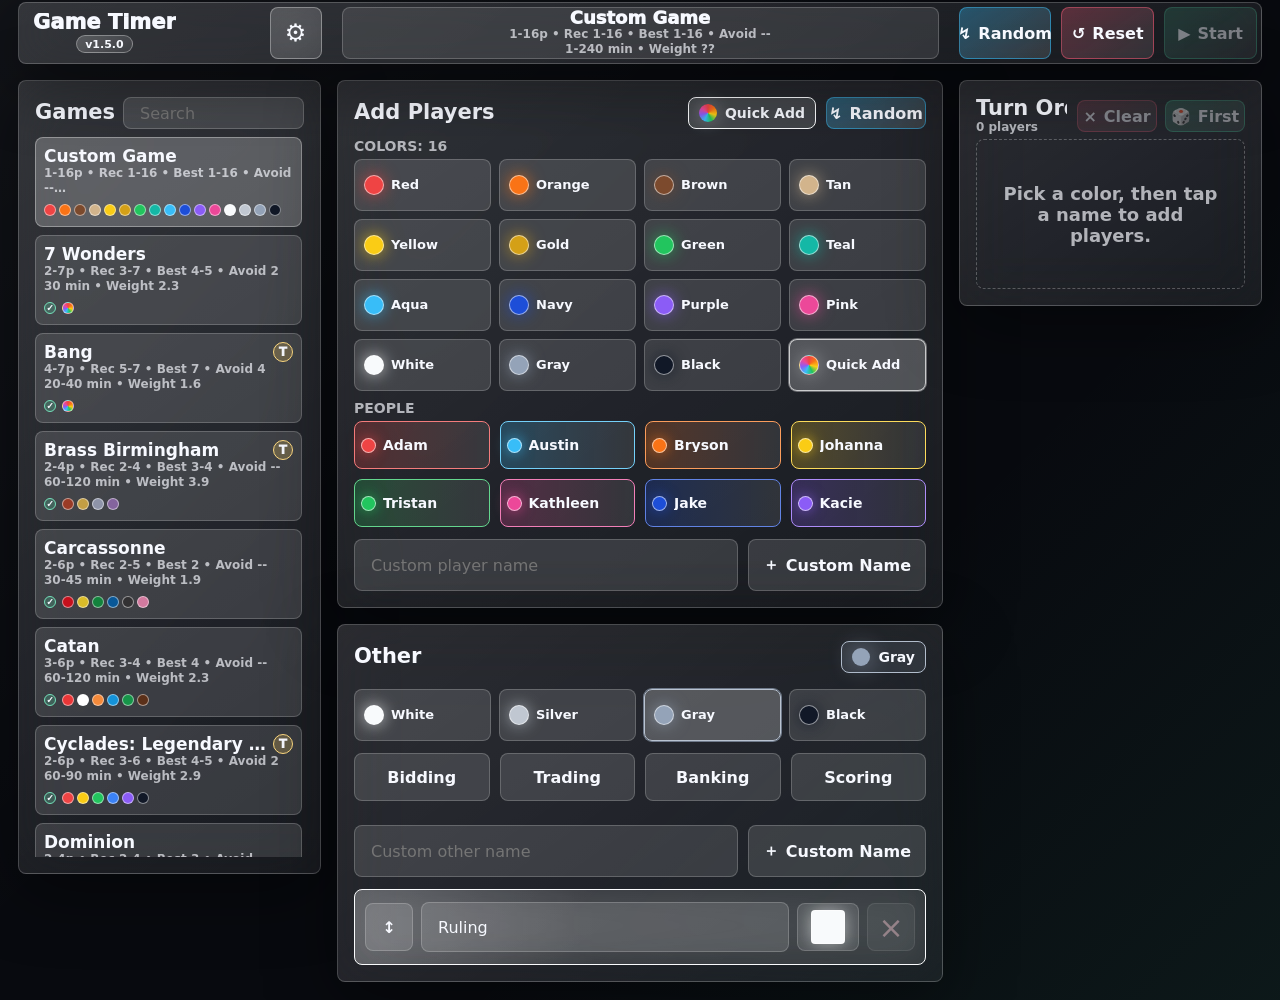
==== game-timer.html @ e73a922c "Add stats sharing button and fallback panel" ====
<!doctype html>
<html lang="en">

<head>
    <meta charset="utf-8">
    <meta name="viewport" content="width=device-width, initial-scale=1, viewport-fit=cover">
    <meta name="theme-color" content="#080a0f">
    <meta name="apple-mobile-web-app-capable" content="yes">
    <meta name="apple-mobile-web-app-status-bar-style" content="black-translucent">
    <title>Game Timer</title>
    <style>
        :root {
            color-scheme: dark;
            --bg: #080a0f;
            --ink: #f7f9ff;
            --muted: rgba(247, 249, 255, 0.68);
            --soft: rgba(247, 249, 255, 0.48);
            --glass: rgba(255, 255, 255, 0.11);
            --glass-strong: rgba(255, 255, 255, 0.16);
            --line: rgba(255, 255, 255, 0.2);
            --line-bright: rgba(255, 255, 255, 0.34);
            --shadow: 0 18px 70px rgba(0, 0, 0, 0.42);
            --radius: 8px;
            --danger: #ff5c7a;
            --good: #4ad6a4;
            --info: #55b7ff;
            --warn: #ffcf5a;
            --control: rgba(255, 255, 255, 0.13);
            --control-active: rgba(255, 255, 255, 0.23);
            --font: -apple-system, BlinkMacSystemFont, "SF Pro Display", "SF Pro Text", Inter, system-ui, sans-serif;
        }

        :root[data-theme="light"] {
            color-scheme: light;
            --bg: #f5f7fb;
            --ink: #111827;
            --muted: rgba(17, 24, 39, 0.66);
            --soft: rgba(17, 24, 39, 0.46);
            --glass: rgba(255, 255, 255, 0.72);
            --glass-strong: rgba(255, 255, 255, 0.88);
            --line: rgba(17, 24, 39, 0.15);
            --line-bright: rgba(17, 24, 39, 0.28);
            --shadow: 0 18px 70px rgba(17, 24, 39, 0.16);
            --control: rgba(17, 24, 39, 0.07);
            --control-active: rgba(17, 24, 39, 0.13);
        }

        * {
            box-sizing: border-box;
        }

        html,
        body {
            min-height: 100%;
            margin: 0;
            background:
                linear-gradient(135deg, rgba(255, 255, 255, 0.04), transparent 42%),
                linear-gradient(315deg, rgba(74, 214, 164, 0.07), transparent 36%),
                var(--bg);
            color: var(--ink);
            font-family: var(--font);
            letter-spacing: 0;
            -webkit-font-smoothing: antialiased;
            text-rendering: optimizeLegibility;
        }

        :root[data-theme="light"] body {
            background:
                linear-gradient(135deg, rgba(255, 255, 255, 0.82), transparent 44%),
                linear-gradient(315deg, rgba(56, 189, 248, 0.16), transparent 36%),
                var(--bg);
        }

        body {
            min-height: 100svh;
            overflow-x: hidden;
            overscroll-behavior: none;
        }

        button,
        input,
        select {
            font: inherit;
        }

        button {
            min-height: 48px;
            border: 1px solid var(--line);
            border-radius: var(--radius);
            background: var(--control);
            color: var(--ink);
            cursor: pointer;
            touch-action: manipulation;
            -webkit-tap-highlight-color: transparent;
            transition: transform 150ms ease, background 150ms ease, border-color 150ms ease;
        }

        button:active,
        .player-card:active {
            transform: scale(0.985);
        }

        button:focus-visible,
        input:focus-visible,
        select:focus-visible,
        .player-card:focus-visible {
            outline: 3px solid rgba(255, 255, 255, 0.72);
            outline-offset: 3px;
        }

        [data-shortcut] {
            position: relative;
        }

        [data-shortcut]::after {
            content: attr(data-shortcut);
            position: absolute;
            top: -8px;
            right: -8px;
            z-index: 8;
            display: grid;
            place-items: center;
            min-width: 22px;
            height: 22px;
            padding: 0 6px;
            border: 1px solid color-mix(in srgb, var(--warn), white 28%);
            border-radius: 999px;
            background: color-mix(in srgb, var(--warn), black 12%);
            color: #111827;
            box-shadow: 0 6px 18px rgba(0, 0, 0, 0.34);
            font-size: 12px;
            font-weight: 950;
            line-height: 1;
            opacity: 0;
            pointer-events: none;
            transform: translateY(3px) scale(0.9);
            transition: opacity 120ms ease, transform 120ms ease;
        }

        :root.shortcut-hints-active [data-shortcut]::after {
            opacity: 1;
            transform: translateY(0) scale(1);
        }

        button:disabled {
            cursor: not-allowed;
            opacity: 0.45;
        }

        input,
        select {
            min-height: 50px;
            width: 100%;
            border: 1px solid var(--line);
            border-radius: var(--radius);
            background: rgba(255, 255, 255, 0.12);
            color: var(--ink);
            padding: 0 16px;
        }

        input[type="color"] {
            min-width: 74px;
            padding: 8px;
        }

        h1,
        h2,
        h3,
        p {
            margin: 0;
        }

        h1 {
            font-size: clamp(30px, 4.5vw, 58px);
            line-height: 1;
        }

        h2 {
            font-size: 21px;
            line-height: 1.1;
        }

        h3 {
            font-size: 17px;
            line-height: 1.15;
        }

        .shell {
            min-height: 100svh;
            padding:
                max(18px, env(safe-area-inset-top)) max(18px, env(safe-area-inset-right)) max(18px, env(safe-area-inset-bottom)) max(18px, env(safe-area-inset-left));
        }

        .setup-shell,
        .game-shell,
        .summary-shell {
            padding-top: max(2px, env(safe-area-inset-top));
        }

        .glass {
            border: 1px solid var(--line);
            border-radius: var(--radius);
            background: linear-gradient(145deg, rgba(255, 255, 255, 0.15), rgba(255, 255, 255, 0.07));
            box-shadow: var(--shadow);
            backdrop-filter: blur(28px) saturate(1.35);
            -webkit-backdrop-filter: blur(28px) saturate(1.35);
        }

        .setup-bar,
        .session-bar,
        .statistics-bar {
            position: sticky;
            top: max(0px, env(safe-area-inset-top));
            z-index: 55;
            display: grid;
            gap: 16px;
            align-items: center;
            margin-bottom: 16px;
        }

        .setup-bar,
        .statistics-bar {
            grid-template-columns: minmax(220px, 1fr) auto;
        }

        .header-bar {
            grid-template-columns: minmax(150px, 0.74fr) minmax(180px, 1fr) auto;
            align-items: stretch;
            min-height: 62px;
            height: 62px;
            padding: 4px;
            gap: 6px;
            overflow: hidden;
            margin-bottom: 16px;
        }

        .header-bar .brand {
            align-content: center;
            min-height: 52px;
            height: 52px;
            padding: 0 0 0 10px;
            overflow: hidden;
        }

        .header-bar .brand span {
            overflow: hidden;
            text-overflow: ellipsis;
            white-space: nowrap;
            font-size: 11px;
        }

        .header-bar .brand,
        .session-bar .brand {
            display: grid;
            grid-template-columns: auto minmax(0, 1fr) auto;
            align-items: center;
            gap: 12px;
            width: 100%;
        }

        .header-bar .brand .app-label,
        .session-bar .brand .app-label {
            grid-column: 1;
            justify-self: start;
        }

        .header-bar .brand .settings-fab,
        .session-bar .brand .settings-fab {
            grid-column: 3;
            justify-self: end;
        }

        .header-bar .brand .app-name,
        .session-bar .brand .app-name {
            color: var(--ink);
            font-size: 21px;
            font-weight: 950;
            line-height: 0.95;
            text-transform: none;
        }

        .header-bar .brand .version-badge,
        .session-bar .brand .version-badge {
            color: var(--ink);
            font-size: 11px;
            font-weight: 900;
            line-height: 1;
            text-transform: none;
        }

        .setup-shell .header-bar .brand,
        .setup-shell .header-bar .nav-status,
        .setup-shell .header-bar .top-actions {
            width: 100%;
        }

        .session-bar .brand {
            align-content: center;
            min-height: 52px;
            height: 52px;
            padding: 0 0 0 10px;
            overflow: hidden;
        }

        .session-bar .brand span {
            overflow: hidden;
            text-overflow: ellipsis;
            white-space: nowrap;
            font-size: 11px;
        }

        .session-bar .brand h2 {
            overflow: hidden;
            text-overflow: ellipsis;
            white-space: nowrap;
            font-size: 16px;
        }

        .brand .app-label {
            display: grid;
            justify-items: center;
            align-content: center;
            gap: 3px;
            min-width: 0;
            overflow: hidden;
            text-transform: none;
            flex: 0 0 auto;
        }

        .top-actions {
            display: flex;
            flex-wrap: wrap;
            justify-content: flex-end;
            gap: 10px;
        }

        .brand {
            display: grid;
            gap: 8px;
        }

        .brand-title {
            display: flex;
            flex-wrap: wrap;
            align-items: flex-end;
            gap: 10px;
        }

        .brand .version-badge {
            display: inline-grid;
            place-items: center;
            justify-self: center;
            min-height: 18px;
            padding: 2px 8px;
            border: 1px solid var(--line-bright);
            border-radius: 999px;
            background: linear-gradient(145deg, rgba(255, 255, 255, 0.2), rgba(255, 255, 255, 0.08));
            color: var(--ink);
            font-size: 11px;
            font-weight: 900;
            line-height: 1;
            text-transform: none;
            flex: 0 0 auto;
        }

        .setup-shell .setup-bar.header-bar,
        .summary-shell .statistics-bar.header-bar {
            grid-template-columns: minmax(150px, 1.0fr) minmax(300px, 2.0fr) minmax(150px, 1.0fr);
            gap: 20px;
        }

        .header-bar .nav-status {
            display: grid;
            align-content: center;
            justify-items: center;
            min-width: 0;
            min-height: 52px;
            height: 52px;
            border: 1px solid var(--line);
            border-radius: var(--radius);
            background: rgba(255, 255, 255, 0.1);
            text-align: center;
            overflow: hidden;
        }

        .setup-game-toggle {
            cursor: pointer;
            -webkit-tap-highlight-color: transparent;
        }

        .header-bar .nav-status>.label {
            color: var(--ink);
            font-size: 18px;
            font-weight: 950;
            line-height: 1.05;
            text-transform: none;
        }

        .header-bar .nav-status strong {
            min-width: 0;
            overflow: hidden;
            text-overflow: ellipsis;
            white-space: nowrap;
            font-size: 18px;
            line-height: 1.05;
        }

        .header-bar .nav-status .range-note {
            overflow: hidden;
            text-overflow: ellipsis;
            font-size: 12px;
            line-height: 1.2;
        }

        .header-bar .top-actions,
        .header-bar .summary-actions {
            flex-wrap: nowrap;
            align-items: stretch;
            height: 52px;
        }

        .header-bar .action-btn {
            min-height: 52px;
            height: 52px;
            padding: 0 14px;
        }

        .summary-shell .summary-actions {
            justify-content: flex-end;
        }

        .setup-shell .header-bar .top-actions {
            display: grid;
            grid-template-columns: repeat(3, minmax(0, 1fr));
        }

        .setup-shell .header-bar .top-actions .action-btn {
            flex: 0 1 auto;
            flex-basis: auto;
            width: 100%;
            min-width: 0;
            padding: 0 6px;
            justify-content: center;
        }

        .brand span,
        .label,
        .subtle {
            color: var(--muted);
            font-size: 14px;
            font-weight: 650;
            text-transform: uppercase;
        }

        .setup-grid {
            display: grid;
            grid-template-columns: minmax(150px, 1.0fr) minmax(300px, 2.0fr) minmax(150px, 1.0fr);
            gap: 16px;
            align-items: start;
        }

        .setup-stack {
            display: grid;
            gap: 16px;
        }

        .panel {
            padding: 16px;
        }

        .section-head {
            display: flex;
            align-items: center;
            justify-content: space-between;
            gap: 8px;
            margin-bottom: 4px;
        }

        .section-head h2 {
            overflow-wrap: normal;
        }

        .section-actions {
            display: flex;
            flex-wrap: wrap;
            gap: 10px;
            justify-content: flex-end;
        }

        .game-panel {
            display: grid;
            gap: 4px;
        }

        .game-panel input,
        .game-panel select {
            height: 32px;
            min-height: 32px;
            max-height: 32px;
        }

        .game-collapse-btn {
            display: none;
            place-items: center;
            width: 32px;
            min-width: 32px;
            max-width: 32px;
            height: 32px;
            min-height: 32px;
            max-height: 32px;
            padding: 0;
            aspect-ratio: 1;
            font-size: 12px;
            font-weight: 950;
            line-height: 1;
            text-align: center;
        }

        .game-list {
            --game-option-height: 90px;
            display: grid;
            gap: 8px;
            align-content: start;
            grid-auto-rows: var(--game-option-height);
            max-height: calc(100svh - 180px);
            overflow: auto;
            padding-right: 2px;
            -webkit-overflow-scrolling: touch;
        }

        .game-option {
            display: grid;
            align-items: start;
            grid-template-rows: minmax(0, 1fr) 14px;
            height: var(--game-option-height);
            min-height: var(--game-option-height);
            max-height: var(--game-option-height);
            padding: 8px;
            text-align: left;
            overflow: hidden;
        }

        .game-option>span:first-child {
            min-height: 0;
            overflow: hidden;
        }

        .game-option[aria-pressed="true"] {
            background: var(--control-active);
            border-color: var(--line-bright);
        }

        .game-option strong {
            display: block;
            overflow: hidden;
            text-overflow: ellipsis;
            white-space: nowrap;
            font-size: 17px;
        }

        .game-option-title {
            display: flex !important;
            align-items: center;
            gap: 6px;
            min-width: 0;
        }

        .game-title-line {
            display: inline-flex;
            align-items: center;
            gap: 6px;
            min-width: 0;
            max-width: 100%;
            vertical-align: middle;
        }

        .game-title-name {
            min-width: 0;
            overflow: hidden;
            text-overflow: ellipsis;
            white-space: nowrap;
        }

        .game-year-tag {
            flex: 0 0 auto;
            min-height: 18px;
            padding: 3px 6px;
            border: 1px solid var(--line);
            border-radius: 999px;
            background: rgba(255, 255, 255, 0.12);
            color: var(--muted);
            font-size: 11px;
            font-weight: 950;
            line-height: 1;
        }

        .turn-order-badge,
        .faction-badge,
        .verified-badge {
            --tag-accent: var(--line-bright);
            display: inline-grid;
            place-items: center;
            flex: 0 0 auto;
            min-width: 20px;
            height: 20px;
            padding: 0 5px;
            border: 1px solid color-mix(in srgb, var(--tag-accent), white 24%);
            border-radius: 999px;
            background: color-mix(in srgb, var(--tag-accent), transparent 78%);
            color: var(--ink);
            font-size: 12px;
            font-weight: 950;
            line-height: 1;
        }

        .turn-order-badge {
            --tag-accent: var(--warn);
        }

        .faction-badge {
            --tag-accent: var(--info);
        }

        .verified-badge {
            --tag-accent: var(--good);
            min-width: 20px;
            padding: 0;
        }

        .game-option .game-title-line,
        .header-bar .nav-status>.game-title-line {
            width: 100%;
        }

        .game-option-title .game-title-line {
            flex: 1 1 auto;
            width: auto;
        }

        .header-bar .nav-status>.game-title-line {
            justify-content: center;
        }

        .game-option .game-year-tag {
            min-height: 16px;
            padding: 2px 5px;
            font-size: 10px;
        }

        .game-option small,
        .range-note {
            color: var(--muted);
            font-size: 12px;
            font-weight: 750;
            line-height: 1.25;
            letter-spacing: 0;
            white-space: pre-wrap;
        }

        .game-option small {
            display: -webkit-box;
            overflow: hidden;
            -webkit-box-orient: vertical;
            -webkit-line-clamp: 2;
            line-clamp: 2;
        }

        :root[data-text-type="text"] .range-note {
            line-height: 1.25;
        }

        :root[data-text-type="emoji"] .range-note {
            line-height: 1.5;
        }

        .label-row {
            display: flex;
            align-items: center;
            justify-content: space-between;
            gap: 10px;
            margin: 5px 0 5px;
        }

        .selection-pill {
            display: inline-flex;
            align-items: center;
            gap: 8px;
            min-height: 32px;
            padding: 0px 10px;
            border: 1px solid color-mix(in srgb, var(--accent), white 28%);
            border-radius: var(--radius);
            background: color-mix(in srgb, var(--accent), transparent 86%);
            font-size: 14px;
            font-weight: 850;
            white-space: nowrap;
        }

        .preset-grid,
        .chip-grid {
            display: grid;
            grid-template-columns: repeat(2, minmax(0, 1fr));
            gap: 10px;
        }

        .name-bank-grid {
            grid-template-columns: repeat(4, minmax(0, 1fr));
        }

        .preset-btn,
        .chip-btn,
        .action-btn,
        .icon-btn {
            display: inline-grid;
            place-items: center;
            gap: 7px;
            padding: 10px 14px;
            font-weight: 800;
        }

        .name-bank-grid .chip-btn {
            min-width: 0;
            padding: 8px 6px;
            overflow-wrap: anywhere;
            font-size: 14px;
            line-height: 1.05;
        }

        .name-chip {
            grid-template-columns: 15px minmax(0, 1fr);
            justify-items: start;
            align-items: center;
            border-color: color-mix(in srgb, var(--accent), white 30%);
            background:
                linear-gradient(90deg, color-mix(in srgb, var(--accent), transparent 76%), rgba(255, 255, 255, 0.09));
            text-align: left;
        }

        .name-chip span:last-child {
            min-width: 0;
            overflow: hidden;
            text-overflow: ellipsis;
            white-space: nowrap;
        }

        .mini-dot {
            width: 15px;
            height: 15px;
            border: 1px solid rgba(255, 255, 255, 0.58);
            border-radius: 50%;
            background: var(--accent);
            box-shadow: 0 0 14px color-mix(in srgb, var(--accent), transparent 28%);
        }

        .action-btn {
            grid-auto-flow: column;
            justify-content: center;
            height: 52px;
            min-height: 52px;
            max-height: 52px;
            min-width: 100px;
        }

        .preset-btn[aria-pressed="true"],
        .chip-btn:hover,
        .action-btn:hover,
        .game-collapse-btn:hover,
        .icon-btn:hover {
            background: var(--control-active);
            border-color: var(--line-bright);
        }

        .preset-btn {
            align-content: center;
            min-height: 96px;
        }

        .preset-name {
            font-size: 18px;
        }

        .swatches {
            display: flex;
            gap: 6px;
            justify-content: center;
        }

        .game-option .swatches {
            gap: 3px;
            justify-content: flex-start;
            height: 12px;
            max-height: 12px;
            max-width: 100%;
            overflow: hidden;
            flex-wrap: nowrap;
        }

        .game-option-preview {
            display: flex;
            align-items: center;
            gap: 6px;
            min-width: 0;
            height: 12px;
            overflow: hidden;
        }

        .game-option-preview .swatches {
            flex: 1 1 auto;
            min-width: 0;
        }

        .game-option-preview .verified-badge {
            min-width: 12px;
            width: 12px;
            height: 12px;
            padding: 0;
            font-size: 9px;
        }

        .game-option .swatch {
            width: 12px;
            height: 12px;
            flex: 0 0 auto;
            box-shadow: none;
        }

        .swatch {
            width: 22px;
            height: 22px;
            border: 1px solid rgba(255, 255, 255, 0.5);
            border-radius: 50%;
            background: var(--swatch);
            box-shadow: 0 0 18px color-mix(in srgb, var(--swatch), transparent 35%);
        }

        .swatch.is-rainbow {
            background: conic-gradient(#ef4444, #f97316, #facc15, #22c55e, #38bdf8, #8b5cf6, #ec4899, #ef4444);
        }

        .swatch-count {
            display: inline-grid;
            place-items: center;
            min-width: 30px;
            height: 18px;
            padding: 0 6px;
            border: 1px solid rgba(255, 255, 255, 0.34);
            border-radius: 999px;
            color: var(--muted);
            font-size: 11px;
            font-weight: 850;
        }

        .color-grid {
            display: grid;
            grid-template-columns: repeat(4, minmax(0, 1fr));
            gap: 8px;
        }

        .player-add-body {
            display: grid;
            gap: 4px;
        }

        .player-add-column {
            min-width: 0;
        }

        .other-color-grid {
            grid-template-columns: repeat(4, minmax(0, 1fr));
        }

        .color-btn {
            display: grid;
            grid-template-columns: 20px minmax(0, 1fr);
            gap: 7px;
            align-items: center;
            min-height: 52px;
            padding: 8px 9px;
            text-align: left;
            font-size: 13px;
            font-weight: 850;
            overflow: hidden;
        }

        .color-btn[aria-pressed="true"] {
            background: var(--control-active);
            border-color: color-mix(in srgb, var(--swatch), white 35%);
            box-shadow: 0 0 0 1px color-mix(in srgb, var(--swatch), transparent 32%);
        }

        .color-btn.is-rainbow[aria-pressed="true"] {
            border-color: rgba(255, 255, 255, 0.7);
            box-shadow: 0 0 0 1px rgba(255, 255, 255, 0.34);
        }

        .color-dot {
            width: 20px;
            height: 20px;
            border: 1px solid rgba(255, 255, 255, 0.55);
            border-radius: 50%;
            background: var(--swatch);
            box-shadow: 0 0 16px color-mix(in srgb, var(--swatch), transparent 28%);
        }

        .color-btn.is-rainbow .color-dot,
        .selection-pill.is-rainbow .dot {
            background: conic-gradient(#ef4444, #f97316, #facc15, #22c55e, #38bdf8, #8b5cf6, #ec4899, #ef4444);
            box-shadow: 0 0 18px rgba(255, 255, 255, 0.34);
        }

        .color-btn span:last-child {
            overflow: hidden;
            overflow-wrap: anywhere;
            text-overflow: clip;
            white-space: normal;
            line-height: 1.05;
        }

        .custom-add {
            display: grid;
            grid-template-columns: minmax(0, 1fr) minmax(138px, auto);
            gap: 10px;
            margin-top: 12px;
        }

        .other-panel {
            display: grid;
            gap: 12px;
        }

        .other-name-grid {
            grid-template-columns: repeat(4, minmax(0, 1fr));
            margin-top: 0;
        }

        .roster-list {
            display: grid;
            gap: 10px;
        }

        .roster-row {
            display: grid;
            grid-template-columns: 48px minmax(110px, 1fr) 62px 48px;
            gap: 8px;
            align-items: center;
            min-height: 76px;
            padding: 10px;
            border: 1px solid color-mix(in srgb, var(--accent), white 28%);
            border-radius: var(--radius);
            background:
                linear-gradient(90deg, color-mix(in srgb, var(--accent), transparent 82%), transparent 42%),
                rgba(255, 255, 255, 0.09);
            backdrop-filter: blur(18px) saturate(1.25);
            -webkit-backdrop-filter: blur(18px) saturate(1.25);
        }

        .player-list .roster-row {
            grid-template-columns: 42px minmax(0, 1fr) 48px 42px;
            gap: 6px;
            padding: 8px;
        }

        .player-list .roster-row>.drag-handle,
        .player-list .roster-row>.roster-color,
        .player-list .roster-row>.remove-btn {
            align-self: center;
        }

        .player-list .roster-row.has-faction>.drag-handle,
        .player-list .roster-row.has-faction>.roster-color,
        .player-list .roster-row.has-faction>.remove-btn {
            align-self: start;
        }

        .player-list .roster-row.has-faction.is-faction-primary>.drag-handle,
        .player-list .roster-row.has-faction.is-faction-primary>.roster-color,
        .player-list .roster-row.has-faction.is-faction-primary>.remove-btn {
            align-self: end;
        }

        .turn-order-panel .section-head {
            align-items: center;
            flex-wrap: nowrap;
            gap: 10px;
        }

        .turn-order-title {
            flex: 1 1 auto;
            min-width: 0;
        }

        .turn-order-title h2 {
            overflow: hidden;
            text-overflow: clip;
            white-space: nowrap;
        }

        .turn-order-panel .section-actions {
            flex: 0 0 auto;
            flex-wrap: nowrap;
            align-items: center;
            gap: 8px;
        }

        .turn-order-panel .action-btn {
            min-width: 0;
        }

        .turn-order-rule {
            display: grid;
            grid-template-columns: auto minmax(0, 1fr);
            gap: 10px;
            align-items: center;
            margin-bottom: 10px;
            padding: 10px;
            border: 1px solid var(--line);
            border-radius: var(--radius);
            background: rgba(255, 255, 255, 0.09);
        }

        .turn-order-rule-icon {
            display: inline-grid;
            place-items: center;
            width: 34px;
            height: 34px;
            border: 1px solid var(--line);
            border-radius: 999px;
            background: rgba(255, 255, 255, 0.11);
            font-size: 18px;
        }

        .turn-order-rule-text {
            display: grid;
            gap: 3px;
            min-width: 0;
        }

        .turn-order-rule-text strong {
            overflow: hidden;
            text-overflow: ellipsis;
            white-space: nowrap;
            font-size: 14px;
            line-height: 1.05;
        }

        .turn-order-rule-text span {
            color: var(--muted);
            font-size: 12px;
            font-weight: 750;
            line-height: 1.2;
        }

        .selection-actions {
            display: flex;
            flex-wrap: wrap;
            justify-content: flex-end;
            gap: 10px;
        }

        .roster-name-cell {
            display: grid;
            gap: 5px;
            min-width: 0;
        }

        .player-list .roster-name-cell input {
            height: 48px;
            min-height: 48px;
        }

        .roster-faction {
            overflow-wrap: anywhere;
            color: var(--muted);
            font-size: 12px;
            font-weight: 850;
            line-height: 1.05;
        }

        .roster-faction.is-primary {
            color: var(--ink);
            font-size: 13px;
            font-weight: 900;
        }

        .empty-panel {
            display: grid;
            place-items: center;
            min-height: 150px;
            padding: 18px;
            border: 1px dashed rgba(255, 255, 255, 0.26);
            border-radius: var(--radius);
            color: var(--muted);
            text-align: center;
            font-size: 18px;
            font-weight: 800;
        }

        .roster-row.is-dragging {
            opacity: 0.62;
            border-color: white;
        }

        .drag-handle {
            min-width: 48px;
            padding: 0;
            cursor: grab;
            touch-action: none;
            user-select: none;
        }

        .remove-btn {
            min-width: 48px;
            padding: 0;
            font-size: 30px;
            color: #ffd0d9;
        }

        .player-list .drag-handle,
        .player-list .remove-btn {
            width: 42px;
            min-width: 42px;
            min-height: 48px;
            font-size: 24px;
        }

        .roster-color {
            position: relative;
            display: grid;
            place-items: center;
            width: 100%;
            min-height: 48px;
            border: 1px solid var(--line);
            border-radius: var(--radius);
            background: rgba(255, 255, 255, 0.1);
            overflow: hidden;
        }

        .player-list .roster-color {
            min-height: 48px;
        }

        .roster-color-swatch {
            width: 34px;
            height: 34px;
            border: 1px solid rgba(255, 255, 255, 0.58);
            border-radius: 4px;
            background: var(--accent);
            box-shadow: 0 0 18px color-mix(in srgb, var(--accent), transparent 45%);
        }

        .roster-color input[type="color"] {
            position: absolute;
            inset: 0;
            width: 100%;
            min-width: 0;
            height: 100%;
            min-height: 0;
            padding: 0;
            border: 0;
            opacity: 0;
            cursor: pointer;
        }

        .start-btn,
        .restart-btn {
            background: linear-gradient(145deg, rgba(74, 214, 164, 0.34), rgba(255, 255, 255, 0.12));
            border-color: rgba(74, 214, 164, 0.5);
        }

        .start-btn {
            width: 140px;
        }

        .restart-btn {
            width: 100%;
        }

        .share-btn {
            width: 100%;
            background: linear-gradient(145deg, rgba(56, 189, 248, 0.38), rgba(255, 255, 255, 0.12));
            border-color: rgba(56, 189, 248, 0.56);
        }

        .randomize-btn {
            background: linear-gradient(145deg, rgba(56, 189, 248, 0.34), rgba(255, 255, 255, 0.12));
            border-color: rgba(56, 189, 248, 0.5);
            height: 32px;
            min-height: 32px;
            padding: 0;
        }

        .clear-btn,
        .first-btn {
            height: 32px;
            min-height: 32px;
            width: 80px;
            padding: 0;
        }

        .clear-btn {
            background: linear-gradient(145deg, rgba(255, 92, 122, 0.28), rgba(255, 255, 255, 0.1));
            border-color: rgba(255, 92, 122, 0.48);
        }

        .first-btn {
            background: linear-gradient(145deg, rgba(74, 214, 164, 0.34), rgba(255, 255, 255, 0.12));
            border-color: rgba(74, 214, 164, 0.5);
        }

        .reset-btn {
            background: linear-gradient(145deg, rgba(255, 92, 122, 0.28), rgba(255, 255, 255, 0.1));
            border-color: rgba(255, 92, 122, 0.48);
        }

        .starter-banner {
            display: flex;
            align-items: center;
            justify-content: space-between;
            gap: 12px;
            min-height: 60px;
            margin-bottom: 12px;
            padding: 12px 14px;
            border: 1px solid color-mix(in srgb, var(--starter), white 26%);
            border-radius: var(--radius);
            background: linear-gradient(90deg, color-mix(in srgb, var(--starter), transparent 72%), rgba(255, 255, 255, 0.08));
        }

        .starter-name {
            display: inline-flex;
            align-items: center;
            gap: 10px;
            font-size: 22px;
            font-weight: 850;
        }

        .dot {
            width: 18px;
            height: 18px;
            flex: 0 0 auto;
            border-radius: 50%;
            background: var(--accent);
            box-shadow: 0 0 22px color-mix(in srgb, var(--accent), transparent 20%);
        }

        .players-grid.is-insightful .dot,
        .players-grid.is-essential .dot {
            width: 14px;
            height: 14px;
        }

        .game-shell {
            display: grid;
            grid-template-rows: auto minmax(0, 1fr) auto;
            gap: 8px;
            width: 100%;
            min-width: 0;
            max-width: 100%;
            height: 100svh;
            max-height: 100svh;
            overflow: hidden;
        }

        .session-bar {
            grid-template-columns: minmax(100px, 1.0fr) minmax(200px, 2.0fr) minmax(150px, 1.0fr);
            align-items: stretch;
            min-height: 62px;
            height: 62px;
            margin-bottom: 0;
            padding: 4px;
            gap: 6px;
            overflow: hidden;
        }

        .game-shell .session-bar.header-bar {
            position: sticky;
            top: max(0px, env(safe-area-inset-top));
            z-index: 60;
            align-self: start;
            grid-template-columns: minmax(100px, 1.0fr) minmax(200px, 2.0fr) minmax(150px, 1.0fr);
            gap: 20px;
            min-height: 62px;
            height: 62px;
            margin-bottom: 0;
        }

        .metric-strip {
            display: contents;
        }

        .session-bar.header-bar .metric-strip {
            display: grid;
            grid-template-columns: repeat(4, minmax(0, 1fr));
            gap: 6px;
            min-width: 0;
            height: 52px;
        }

        .session-bar.header-bar .metric,
        .session-bar.header-bar .current-chip,
        .session-bar.header-bar .end-btn {
            width: 100%;
            min-width: 0;
            min-height: 52px;
            height: 52px;
        }

        .metric {
            display: grid;
            align-content: center;
            justify-items: center;
            min-width: 0;
            min-height: 52px;
            height: 52px;
            border: 1px solid var(--line);
            border-radius: var(--radius);
            background: rgba(255, 255, 255, 0.1);
            text-align: center;
            overflow: hidden;
        }

        .metric strong {
            overflow: hidden;
            text-overflow: ellipsis;
            white-space: nowrap;
            font-size: 16px;
            line-height: 1.05;
            font-variant-numeric: tabular-nums;
        }

        .session-bar .metric .label {
            font-size: 12px;
        }

        .current-chip {
            display: grid;
            align-content: center;
            justify-items: center;
            min-width: 0;
            min-height: 52px;
            height: 52px;
            border: 1px solid color-mix(in srgb, var(--accent), white 28%);
            border-radius: var(--radius);
            background:
                linear-gradient(90deg, color-mix(in srgb, var(--accent), transparent 76%), rgba(255, 255, 255, 0.1));
            text-align: center;
            overflow: hidden;
        }

        .current-name-line {
            display: flex;
            align-items: baseline;
            justify-content: center;
            gap: 14px;
            width: 100%;
            min-width: 0;
            overflow: hidden;
            white-space: nowrap;
        }

        .current-name-line strong {
            flex: 0 1 auto;
            min-width: 0;
            overflow: hidden;
            text-overflow: ellipsis;
            white-space: nowrap;
            font-size: 18px;
            line-height: 1.05;
        }

        .session-bottom-actions {
            position: sticky;
            bottom: max(0px, env(safe-area-inset-bottom));
            z-index: 40;
            display: grid;
            grid-template-columns: repeat(2, minmax(0, 1fr));
            gap: 12px;
            margin-top: 0;
            padding: 12px;
        }

        .session-bottom-actions .pause-btn,
        .session-bottom-actions .advance-btn {
            height: 52px;
            min-height: 52px;
            max-height: 52px;
            padding: 0 18px;
            font-size: 24px;
        }

        .session-bottom-actions .pause-btn span[aria-hidden="true"],
        .session-bottom-actions .advance-btn span[aria-hidden="true"] {
            font-size: 34px;
        }

        .pause-btn {
            background: linear-gradient(145deg, rgba(56, 189, 248, 0.34), rgba(255, 255, 255, 0.12));
            border-color: rgba(56, 189, 248, 0.5);
        }

        .pause-btn[aria-pressed="true"] {
            background: linear-gradient(145deg, rgba(56, 189, 248, 0.48), rgba(255, 255, 255, 0.13));
            border-color: rgba(56, 189, 248, 0.68);
        }

        .advance-btn {
            background: linear-gradient(145deg, rgba(74, 214, 164, 0.34), rgba(255, 255, 255, 0.12));
            border-color: rgba(74, 214, 164, 0.5);
        }

        .end-btn {
            min-width: 0;
            min-height: 52px;
            height: 52px;
            padding: 7px 10px;
            background: linear-gradient(145deg, rgba(255, 92, 122, 0.28), rgba(255, 255, 255, 0.1));
            border-color: rgba(255, 92, 122, 0.48);
        }

        .players-grid {
            display: grid;
            grid-template-columns: repeat(var(--player-cols, 4), minmax(0, 1fr));
            grid-template-rows: repeat(var(--player-rows, 1), minmax(0, 1fr));
            gap: 8px;
            width: 100%;
            min-width: 0;
            max-width: 100%;
            min-height: 0;
            overflow: hidden;
            padding: 0;
            overscroll-behavior: contain;
        }

        .player-card {
            position: relative;
            display: grid;
            grid-template-rows: auto auto auto minmax(92px, 1fr);
            gap: 10px;
            min-width: 0;
            max-width: 100%;
            min-height: 0;
            height: 100%;
            padding: 12px;
            border: 1px solid color-mix(in srgb, var(--accent), white 22%);
            border-radius: var(--radius);
            background:
                linear-gradient(160deg, color-mix(in srgb, var(--accent), transparent 78%), rgba(255, 255, 255, 0.09) 46%, rgba(255, 255, 255, 0.06)),
                rgba(255, 255, 255, 0.08);
            box-shadow: 0 20px 58px rgba(0, 0, 0, 0.38);
            backdrop-filter: blur(26px) saturate(1.35);
            -webkit-backdrop-filter: blur(26px) saturate(1.35);
            color: var(--ink);
            cursor: pointer;
            touch-action: manipulation;
            user-select: none;
            -webkit-tap-highlight-color: transparent;
        }

        .players-grid.is-insightful .player-card {
            grid-template-rows: auto minmax(48px, 0.8fr) auto;
            gap: 6px;
            padding: 8px;
        }

        .players-grid.is-essential .player-card {
            grid-template-rows: auto minmax(36px, 1fr);
            align-content: stretch;
            gap: 5px;
            padding: 7px;
        }

        .player-card.is-active {
            border-color: color-mix(in srgb, var(--accent), white 52%);
            box-shadow:
                0 0 0 2px color-mix(in srgb, var(--accent), transparent 42%),
                0 24px 78px color-mix(in srgb, var(--accent), transparent 78%);
        }

        .player-card.is-paused {
            border-style: dashed;
        }

        .player-card.is-other {
            background:
                linear-gradient(160deg, rgba(255, 255, 255, 0.13), color-mix(in srgb, var(--accent), transparent 84%)),
                rgba(255, 255, 255, 0.07);
        }

        .badge-row {
            display: flex;
            align-items: center;
            justify-content: flex-end;
            gap: 6px;
            flex-wrap: wrap;
        }

        .award {
            display: inline-grid;
            place-items: center;
            width: 38px;
            height: 38px;
            border: 1px solid rgba(255, 255, 255, 0.34);
            border-radius: 50%;
            background: rgba(255, 255, 255, 0.16);
            font-size: 23px;
        }

        .players-grid.is-insightful .award {
            width: 30px;
            height: 30px;
            font-size: 18px;
        }

        .players-grid.is-essential .award {
            width: 24px;
            height: 24px;
            font-size: 15px;
        }

        .player-head {
            display: grid;
            grid-template-columns: auto minmax(0, 1fr) auto;
            gap: 10px;
            align-items: center;
            min-height: 62px;
        }

        .players-grid.is-insightful .player-head,
        .players-grid.is-essential .player-head {
            gap: 7px;
            min-height: 0;
        }

        .player-name {
            min-width: 0;
            overflow-wrap: anywhere;
            font-size: 25px;
            line-height: 1.04;
            font-weight: 900;
        }

        .player-subname {
            margin-top: 4px;
            overflow-wrap: anywhere;
            color: var(--muted);
            font-size: 13px;
            font-weight: 800;
            line-height: 1.08;
        }

        .players-grid.is-insightful .player-name,
        .players-grid.is-essential .player-name {
            overflow: hidden;
            text-overflow: ellipsis;
            white-space: nowrap;
            font-size: clamp(16px, 2vw, 22px);
        }

        .players-grid.is-insightful .player-subname,
        .players-grid.is-insightful .type-label,
        .players-grid.is-essential .player-subname,
        .players-grid.is-essential .type-label {
            overflow: hidden;
            text-overflow: ellipsis;
            white-space: nowrap;
            font-size: 11px;
            line-height: 1.05;
        }

        .players-grid.is-essential .player-subname,
        .players-grid.is-essential .type-label {
            display: none;
        }

        .player-awards {
            align-self: center;
            justify-self: end;
            max-width: 82px;
        }

        .type-label {
            margin-top: 4px;
            color: var(--muted);
            font-size: 12px;
            font-weight: 800;
            text-transform: uppercase;
        }

        .live-time {
            display: grid;
            place-items: center;
            min-height: 84px;
            border: 1px solid rgba(255, 255, 255, 0.2);
            border-radius: var(--radius);
            background: rgba(0, 0, 0, 0.24);
            font-size: clamp(38px, 5.6vw, 74px);
            font-weight: 900;
            line-height: 1;
            font-variant-numeric: tabular-nums;
        }

        .players-grid.is-insightful .live-time {
            min-height: 42px;
            font-size: clamp(26px, 4vw, 52px);
        }

        .players-grid.is-essential .live-time {
            min-height: 32px;
            font-size: clamp(24px, 4vw, 48px);
        }

        .stat-grid {
            display: grid;
            grid-template-columns: repeat(3, minmax(0, 1fr));
            gap: 8px;
        }

        .players-grid.is-insightful .stat-grid {
            grid-template-columns: repeat(3, minmax(0, 1fr));
            gap: 4px;
        }

        .players-grid.is-insightful .turn-list,
        .players-grid.is-essential .stat-grid,
        .players-grid.is-essential .turn-list {
            display: none;
        }

        .stat {
            display: grid;
            align-content: center;
            min-height: 58px;
            padding: 7px;
            border: 1px solid rgba(255, 255, 255, 0.16);
            border-radius: var(--radius);
            background: rgba(255, 255, 255, 0.08);
            overflow: hidden;
        }

        .players-grid.is-insightful .stat {
            min-height: 30px;
            padding: 3px 5px;
        }

        .stat span {
            color: var(--muted);
            font-size: 11px;
            font-weight: 800;
            text-transform: uppercase;
        }

        .stat strong {
            margin-top: 2px;
            overflow: hidden;
            text-overflow: ellipsis;
            white-space: nowrap;
            font-size: 18px;
            font-variant-numeric: tabular-nums;
        }

        .players-grid.is-insightful .stat span {
            font-size: 9px;
        }

        .players-grid.is-insightful .stat strong {
            font-size: 12px;
        }

        .turn-list {
            min-height: 0;
            overflow: auto;
            margin: 0;
            padding: 0;
            list-style: none;
            border-top: 1px solid rgba(255, 255, 255, 0.17);
            -webkit-overflow-scrolling: touch;
        }

        .turn-list li {
            display: grid;
            grid-template-columns: minmax(0, 1fr) auto;
            gap: 10px;
            align-items: center;
            min-height: 42px;
            border-bottom: 1px solid rgba(255, 255, 255, 0.1);
            font-variant-numeric: tabular-nums;
        }

        .turn-list span {
            color: var(--muted);
            font-size: 13px;
            font-weight: 850;
        }

        .turn-label {
            display: flex;
            align-items: center;
            gap: 6px;
            min-width: 0;
        }

        .turn-badges {
            display: inline-flex;
            gap: 4px;
            flex: 0 0 auto;
        }

        .turn-award {
            display: inline-grid;
            place-items: center;
            width: 21px;
            height: 21px;
            border: 1px solid rgba(255, 255, 255, 0.28);
            border-radius: 50%;
            background: rgba(255, 255, 255, 0.13);
            font-size: 12px;
        }

        .turn-list strong {
            justify-self: end;
            font-size: 18px;
        }

        .empty-list {
            color: var(--soft);
            justify-content: center;
            grid-template-columns: 1fr !important;
            text-align: center;
        }

        .summary-grid {
            display: grid;
            grid-template-columns: minmax(0, 1fr);
            gap: 10px;
        }

        .summary-shell .panel {
            padding: 12px;
        }

        .summary-shell .section-head {
            margin-bottom: 2px;
        }

        .summary-shell .section-head h2 {
            font-size: 19px;
        }

        .timeline-panel {
            display: grid;
            gap: 6px;
            margin-bottom: 10px;
            --timeline-label-col: minmax(92px, 0.18fr);
        }

        .timeline-head {
            display: flex;
            align-items: center;
            justify-content: space-between;
            gap: 12px;
        }

        .timeline-head h2 {
            margin: 0;
        }

        .timeline-lanes {
            display: grid;
            gap: 1px;
        }

        .timeline-lane {
            display: grid;
            grid-template-columns: var(--timeline-label-col) minmax(0, 1fr);
            gap: 6px;
            align-items: center;
            min-height: 18px;
        }

        .timeline-lane-label {
            display: inline-flex;
            align-items: center;
            gap: 5px;
            min-width: 0;
            color: var(--soft);
            font-size: 11px;
            font-weight: 900;
            line-height: 1.05;
        }

        .timeline-lane-label span:last-child {
            min-width: 0;
            overflow: hidden;
            text-overflow: ellipsis;
            white-space: nowrap;
        }

        .timeline-lane-track {
            position: relative;
            height: 16px;
            overflow: hidden;
            border: 1px solid color-mix(in srgb, var(--accent), white 18%);
            border-radius: 999px;
            background:
                linear-gradient(90deg, color-mix(in srgb, var(--accent), transparent 96%), rgba(255, 255, 255, 0.04)),
                rgba(0, 0, 0, 0.18);
        }

        .timeline-segment {
            position: absolute;
            left: var(--start);
            top: 0;
            width: var(--width);
            min-width: 3px;
            height: 100%;
            overflow: hidden;
            border-radius: 999px;
            border: 1px solid color-mix(in srgb, var(--accent), white 34%);
            background:
                linear-gradient(160deg, color-mix(in srgb, var(--accent), white 16%), color-mix(in srgb, var(--accent), black 12%));
            box-shadow: 0 0 18px color-mix(in srgb, var(--accent), transparent 54%);
            color: #fff;
        }

        .timeline-segment.is-setup {
            background:
                linear-gradient(160deg, rgba(148, 163, 184, 0.78), rgba(71, 85, 105, 0.8));
        }

        .timeline-segment.is-pause {
            z-index: 2;
            background:
                repeating-linear-gradient(135deg, rgba(0, 0, 0, 0.86) 0 8px, rgba(30, 41, 59, 0.86) 8px 16px);
            box-shadow: inset 0 0 0 1px rgba(255, 255, 255, 0.12);
        }

        .timeline-scale {
            display: grid;
            grid-template-columns: var(--timeline-label-col) minmax(0, 1fr);
            color: var(--muted);
            font-size: 10px;
            font-weight: 850;
        }

        .timeline-scale-track {
            position: relative;
            min-height: 16px;
        }

        .timeline-tick {
            position: absolute;
            left: var(--x);
            top: 0;
            transform: translateX(-50%);
            white-space: nowrap;
        }

        .timeline-tick.is-start {
            transform: none;
        }

        .timeline-tick.is-end {
            transform: translateX(-100%);
        }

        .timeline-dot {
            width: 9px;
            height: 9px;
            flex: 0 0 auto;
            border-radius: 999px;
            background: var(--accent);
            box-shadow: 0 0 14px color-mix(in srgb, var(--accent), transparent 26%);
        }

        .kpi-row {
            display: grid;
            grid-template-columns: repeat(5, minmax(0, 1fr));
            gap: 8px;
            margin-bottom: 8px;
        }

        .kpi {
            display: grid;
            gap: 2px;
            min-height: 58px;
            padding: 8px 10px;
            border: 1px solid var(--line);
            border-radius: var(--radius);
            background: rgba(255, 255, 255, 0.1);
        }

        .kpi strong {
            font-size: 22px;
            font-variant-numeric: tabular-nums;
        }

        .table-wrap {
            overflow: auto;
            border: 1px solid var(--line);
            border-radius: var(--radius);
        }

        table {
            width: 100%;
            border-collapse: collapse;
            table-layout: fixed;
            min-width: 760px;
            font-variant-numeric: tabular-nums;
        }

        .summary-name-col {
            width: 46%;
        }

        .summary-stat-col {
            width: 10.8%;
        }

        th,
        td {
            padding: 8px 10px;
            border-bottom: 1px solid rgba(255, 255, 255, 0.13);
            text-align: right;
            white-space: nowrap;
        }

        th:first-child,
        td:first-child {
            text-align: left;
        }

        th {
            color: var(--muted);
            font-size: 11px;
            text-transform: uppercase;
        }

        td {
            font-size: 15px;
            font-weight: 750;
        }

        .name-cell {
            display: grid;
            grid-template-columns: 18px minmax(120px, 1fr) 76px minmax(102px, auto);
            align-items: center;
            gap: 8px;
            min-width: 0;
            white-space: normal;
        }

        .name-cell .dot {
            justify-self: start;
        }

        .summary-name-text {
            display: grid;
            gap: 1px;
            min-width: 0;
            overflow-wrap: anywhere;
            line-height: 1.08;
        }

        .summary-name-text strong {
            font-size: 15px;
        }

        .summary-name-text span {
            color: var(--muted);
            font-size: 12px;
            font-weight: 750;
        }

        .summary-placement-select {
            justify-self: start;
            width: 76px;
            min-height: 30px;
            height: 30px;
            padding: 0 4px;
            font-size: 12px;
            font-weight: 900;
        }

        .summary-placement-spacer {
            display: block;
            width: 76px;
        }

        .summary-awards {
            display: inline-flex;
            align-items: center;
            justify-content: flex-start;
            gap: 6px;
            min-width: 102px;
        }

        .summary-awards .award {
            width: 30px;
            height: 30px;
            font-size: 18px;
        }

        .summary-awards .award.is-placeholder {
            visibility: hidden;
        }

        .starter-display {
            display: grid;
            gap: 2px;
            min-width: 0;
            overflow-wrap: anywhere;
            line-height: 1.05;
        }

        .starter-display span {
            color: var(--muted);
            font-size: 13px;
            font-weight: 800;
        }

        .current-secondary {
            flex: 0 1 auto;
            min-width: 0;
            overflow: hidden;
            text-overflow: ellipsis;
            white-space: nowrap;
            color: var(--muted);
            font-size: 13px;
            font-weight: 800;
        }

        .summary-actions {
            display: flex;
            justify-content: flex-end;
            gap: 10px;
        }

        .share-fallback-overlay {
            position: fixed;
            inset: 0;
            z-index: 90;
            display: grid;
            place-items: center;
            padding: 18px;
            background: rgba(0, 0, 0, 0.48);
            backdrop-filter: blur(14px);
            -webkit-backdrop-filter: blur(14px);
        }

        .share-fallback-panel {
            display: grid;
            gap: 12px;
            width: min(620px, 100%);
            max-height: min(82svh, 680px);
            padding: 16px;
            border: 1px solid var(--line-bright);
            border-radius: var(--radius-lg);
            background: var(--panel);
            box-shadow: var(--shadow);
        }

        .share-fallback-head {
            display: flex;
            align-items: center;
            justify-content: space-between;
            gap: 12px;
        }

        .share-fallback-head strong {
            font-size: 18px;
            font-weight: 950;
        }

        .share-fallback-close {
            display: grid;
            place-items: center;
            width: 42px;
            min-width: 42px;
            height: 42px;
            min-height: 42px;
            padding: 0;
            font-size: 24px;
        }

        .share-fallback-text {
            width: 100%;
            min-height: 340px;
            resize: vertical;
            white-space: pre-wrap;
            font-family: inherit;
            line-height: 1.35;
        }

        .hidden {
            display: none !important;
        }

        .settings-fab {
            display: grid;
            place-items: center;
            flex: 0 0 auto;
            width: 52px;
            min-width: 52px;
            height: 52px;
            min-height: 52px;
            padding: 0;
            border-color: var(--line-bright);
            background: linear-gradient(145deg, var(--glass-strong), var(--glass));
            box-shadow: none;
            backdrop-filter: blur(28px) saturate(1.35);
            -webkit-backdrop-filter: blur(28px) saturate(1.35);
            font-size: 24px;
        }

        .settings-overlay {
            position: fixed;
            inset: 0;
            z-index: 80;
            display: grid;
            place-items: center;
            padding: 22px;
            background: rgba(0, 0, 0, 0.44);
            backdrop-filter: blur(14px);
            -webkit-backdrop-filter: blur(14px);
        }

        :root[data-theme="light"] .settings-overlay {
            background: rgba(17, 24, 39, 0.2);
        }

        .settings-modal {
            width: min(540px, 100%);
            max-height: min(88svh, 760px);
            overflow: auto;
            padding: 16px;
            -webkit-overflow-scrolling: touch;
        }

        .changelog-screen {
            display: grid;
            grid-template-rows: auto minmax(0, 1fr);
            width: min(1060px, 100%);
            max-height: min(88svh, 820px);
            padding: 18px;
        }

        .changelog-screen-body {
            min-height: 0;
            overflow: auto;
            padding-right: 4px;
            -webkit-overflow-scrolling: touch;
        }

        .settings-head {
            display: flex;
            align-items: center;
            justify-content: space-between;
            gap: 14px;
            margin-bottom: 14px;
        }

        .settings-head .brand {
            display: grid;
            gap: 3px;
            min-width: 0;
        }

        .settings-head .brand span {
            color: var(--muted);
            font-size: 12px;
            font-weight: 850;
            text-transform: uppercase;
        }

        .settings-head .brand h2 {
            overflow: hidden;
            text-overflow: ellipsis;
            white-space: nowrap;
        }

        .settings-module-actions {
            display: flex;
            flex: 0 0 auto;
            flex-wrap: nowrap;
            align-items: center;
            gap: 8px;
        }

        .settings-back-btn {
            min-width: 132px;
            height: 52px;
            min-height: 52px;
            padding: 0 14px;
            background: linear-gradient(145deg, rgba(255, 255, 255, 0.18), rgba(255, 255, 255, 0.09));
            border-color: var(--line-bright);
        }

        .settings-back-btn span[aria-hidden="true"] {
            font-size: 24px;
            line-height: 1;
        }

        .settings-close {
            display: grid;
            place-items: center;
            width: 52px;
            min-width: 52px;
            height: 52px;
            min-height: 52px;
            padding: 0;
            background: linear-gradient(145deg, rgba(255, 92, 122, 0.2), rgba(255, 255, 255, 0.09));
            border-color: rgba(255, 255, 255, 0.32);
            color: var(--ink);
            font-size: 28px;
            font-weight: 850;
            line-height: 1;
        }

        .settings-row,
        .settings-cell {
            display: grid;
            grid-template-columns: minmax(0, 1fr) auto;
            gap: 12px;
            align-items: center;
            width: 100%;
            min-height: 72px;
            padding: 12px;
            border: 1px solid var(--line);
            border-radius: var(--radius);
            background: rgba(255, 255, 255, 0.09);
            text-align: left;
        }

        :root[data-theme="light"] .settings-row,
        :root[data-theme="light"] .settings-cell {
            background: rgba(255, 255, 255, 0.64);
        }

        .settings-row+.settings-row,
        .settings-row+.settings-cell,
        .settings-cell+.settings-cell,
        .settings-cell+.changelog-panel {
            margin-top: 10px;
        }

        .settings-title {
            display: grid;
            gap: 4px;
        }

        .settings-title strong {
            font-size: 18px;
            line-height: 1.1;
        }

        .settings-title span {
            color: var(--muted);
            font-size: 13px;
            font-weight: 750;
        }

        .shortcut-hint {
            display: inline-flex;
            align-items: center;
            gap: 6px;
        }

        .shortcut-key {
            display: inline-grid;
            place-items: center;
            min-width: 24px;
            min-height: 22px;
            padding: 2px 6px;
            border: 1px solid var(--line);
            border-radius: 6px;
            background: rgba(255, 255, 255, 0.11);
            color: var(--ink);
            font-family: var(--font);
            font-size: 12px;
            font-weight: 950;
            line-height: 1;
            text-transform: none;
        }

        .theme-toggle {
            display: grid;
            grid-template-columns: 1fr 1fr;
            min-width: 166px;
            min-height: 52px;
            padding: 4px;
            gap: 4px;
        }

        .theme-toggle span {
            display: grid;
            place-items: center;
            border-radius: 6px;
            color: var(--muted);
            font-size: 14px;
            font-weight: 850;
        }

        .theme-toggle[data-mode="light"] .theme-light,
        .theme-toggle[data-mode="dark"] .theme-dark {
            background: var(--control-active);
            color: var(--ink);
        }

        .format-toggle {
            min-width: 188px;
        }

        .format-toggle[data-mode="clock"] .format-clock,
        .format-toggle[data-mode="units"] .format-units {
            background: var(--control-active);
            color: var(--ink);
        }

        .date-toggle {
            grid-template-columns: repeat(3, 1fr);
            min-width: 246px;
        }

        .date-toggle[data-mode="mdy"] .date-mdy,
        .date-toggle[data-mode="dmy"] .date-dmy,
        .date-toggle[data-mode="ymd"] .date-ymd {
            background: var(--control-active);
            color: var(--ink);
        }

        .display-toggle {
            min-width: 202px;
        }

        .display-toggle[data-mode="player"] .display-player,
        .display-toggle[data-mode="faction"] .display-faction {
            background: var(--control-active);
            color: var(--ink);
        }

        .text-toggle {
            min-width: 188px;
        }

        .text-toggle[data-mode="text"] .text-text,
        .text-toggle[data-mode="emoji"] .text-emoji {
            background: var(--control-active);
            color: var(--ink);
        }

        .settings-chevron {
            color: var(--muted);
            font-size: 29px;
            transition: transform 150ms ease;
        }

        .settings-cell[aria-expanded="true"] .settings-chevron {
            transform: rotate(90deg);
        }

        .changelog-panel {
            padding: 12px;
            border: 1px solid var(--line);
            border-radius: var(--radius);
            background: rgba(0, 0, 0, 0.2);
        }

        :root[data-theme="light"] .changelog-panel {
            background: rgba(255, 255, 255, 0.58);
        }

        .changelog-item {
            display: grid;
            gap: 8px;
            padding: 12px 0;
        }

        .changelog-item+.changelog-item {
            border-top: 1px solid var(--line);
        }

        .changelog-item strong {
            font-size: 17px;
            line-height: 1.1;
        }

        .wishlist-meta {
            display: flex;
            flex-wrap: wrap;
            gap: 6px;
        }

        .wishlist-meta span {
            min-height: 27px;
            padding: 5px 8px;
            border: 1px solid var(--line);
            border-radius: var(--radius);
            background: rgba(255, 255, 255, 0.09);
            color: var(--muted);
            font-size: 12px;
            font-weight: 850;
        }

        .wishlist-controls {
            display: grid;
            gap: 10px;
            margin-bottom: 12px;
            padding: 10px;
            border: 1px solid var(--line);
            border-radius: var(--radius);
            background: rgba(255, 255, 255, 0.08);
        }

        .wishlist-filter-grid {
            display: grid;
            grid-template-columns: auto repeat(4, minmax(0, 1fr)) minmax(126px, auto);
            align-items: end;
            gap: 8px;
        }

        .wishlist-filter {
            display: grid;
            gap: 5px;
            min-width: 0;
        }

        .wishlist-filter span {
            color: var(--muted);
            font-size: 12px;
            font-weight: 850;
        }

        .wishlist-filter select {
            min-height: 48px;
            padding: 0 10px;
            font-size: 14px;
            font-weight: 800;
        }

        .wishlist-direction-btn,
        .wishlist-reset-btn {
            min-height: 48px;
            height: 48px;
            padding: 0 12px;
            font-weight: 900;
        }

        .wishlist-direction-btn {
            width: 52px;
            min-width: 52px;
            max-width: 52px;
            padding: 0;
            border-color: rgba(56, 189, 248, 0.42);
            background: linear-gradient(145deg, rgba(56, 189, 248, 0.2), rgba(255, 255, 255, 0.09));
            font-size: 21px;
        }

        .wishlist-reset-btn {
            min-width: 118px;
            border-color: rgba(255, 255, 255, 0.32);
            background: linear-gradient(145deg, rgba(255, 255, 255, 0.17), rgba(255, 255, 255, 0.08));
            font-size: 13px;
            white-space: nowrap;
        }

        .wishlist-count {
            color: var(--muted);
            font-size: 13px;
            font-weight: 800;
        }

        .changelog-markdown {
            color: var(--muted);
            font-size: 14px;
            line-height: 1.3;
        }

        .changelog-markdown p,
        .changelog-markdown ul,
        .changelog-markdown h4 {
            margin: 0;
        }

        .changelog-markdown p+p,
        .changelog-markdown p+ul,
        .changelog-markdown ul+p,
        .changelog-markdown h4+p,
        .changelog-markdown h4+ul {
            margin-top: 8px;
        }

        .changelog-markdown ul {
            display: grid;
            gap: 5px;
            padding-left: 19px;
        }

        .changelog-markdown h4 {
            color: var(--ink);
            font-size: 14px;
            line-height: 1.15;
        }

        .changelog-markdown code {
            padding: 1px 5px;
            border: 1px solid var(--line);
            border-radius: 5px;
            background: rgba(255, 255, 255, 0.1);
            color: var(--ink);
            font-size: 13px;
        }

        /* Media: Large is the default layout above 1080px. */
        /* Media: Medium is 1080px and below. */
        @media (max-width: 1080px) {
            .shell {
                padding:
                    max(8px, env(safe-area-inset-top)) max(10px, env(safe-area-inset-right)) max(8px, env(safe-area-inset-bottom)) max(10px, env(safe-area-inset-left));
            }

            .setup-bar,
            .header-bar,
            .session-bar,
            .statistics-bar {
                position: sticky;
                top: max(0px, env(safe-area-inset-top));
                z-index: 55;
                gap: 6px;
                margin-bottom: 8px;
            }

            .game-shell .session-bar.header-bar {
                top: max(0px, env(safe-area-inset-top));
            }

            .settings-fab {
                width: 48px;
                min-width: 48px;
                height: 48px;
                min-height: 48px;
                font-size: 24px;
            }

            .header-bar .brand .app-name,
            .session-bar .brand .app-name,
            .statistics-bar .brand .app-name {
                font-size: 18px;
            }

            .header-bar .action-btn,
            .session-bar .action-btn,
            .statistics-bar .action-btn {
                font-size: 12px;
            }

            .setup-grid {
                grid-template-columns: repeat(2, minmax(0, 1fr));
                gap: 10px;
            }

            .setup-shell:not(.game-list-collapsed) .turn-order-panel {
                display: none;
            }

            .setup-stack,
            .roster-list {
                gap: 8px;
            }

            .top-actions {
                display: flex;
                flex-wrap: wrap;
                justify-content: flex-end;
                gap: 5px;
            }

            .panel {
                padding: 10px;
            }

            .section-head {
                margin-bottom: 4px;
            }

            .game-list {
                height: calc(100svh - 150px);
            }

            .game-collapse-btn {
                display: inline-grid;
            }

            .setup-shell.game-list-collapsed .game-panel {
                display: none;
            }

            .game-option {
                height: var(--game-option-height);
                min-height: var(--game-option-height);
                max-height: var(--game-option-height);
            }

            .color-grid,
            .other-color-grid,
            .name-bank-grid,
            .other-name-grid {
                grid-template-columns: repeat(4, minmax(0, 1fr));
                gap: 6px;
            }

            .player-add-panel .color-grid,
            .player-add-panel .name-bank-grid {
                grid-template-columns: repeat(4, minmax(0, 1fr));
            }


            .color-btn,
            .chip-btn,
            .name-bank-grid .chip-btn {
                min-height: 48px;
                font-size: 12px;
            }

            .custom-add {
                grid-template-columns: minmax(0, 1fr) minmax(132px, auto);
            }

            .metric,
            .current-chip,
            .end-btn {
                height: 48px;
                min-height: 48px;
            }

            .players-grid {
                grid-template-columns: repeat(var(--player-cols, 3), minmax(0, 1fr)) !important;
            }

            .player-card {
                grid-template-rows: auto auto auto minmax(42px, 1fr);
                min-height: 0;
                padding: 9px;
                gap: 7px;
            }

            .players-grid.is-insightful .player-card {
                grid-template-rows: auto minmax(44px, 0.7fr) auto;
                min-height: 0;
                padding: 8px;
                gap: 6px;
            }

            .players-grid.is-essential .player-card {
                grid-template-rows: auto minmax(44px, 1fr);
                min-height: 0;
                padding: 8px;
                gap: 6px;
            }

            .player-head {
                min-height: 44px;
            }

            .player-name {
                font-size: 19px;
            }

            .live-time {
                min-height: 52px;
                font-size: clamp(30px, 7vw, 48px);
            }

            .stat {
                min-height: 42px;
            }

            .players-grid.is-insightful .stat {
                min-height: 28px;
                padding: 3px 5px;
            }

            .turn-list {
                max-height: 74px;
            }

            .metric strong {
                overflow: hidden;
                text-overflow: ellipsis;
                white-space: nowrap;
                font-size: 12px;
                line-height: 1.05;
                letter-spacing: 0;
                font-variant-numeric: tabular-nums;
            }

            .session-bar .metric .label {
                font-size: 10px;
            }

            .session-bottom-actions {
                padding: 8px;
            }

            .session-bottom-actions .pause-btn,
            .session-bottom-actions .advance-btn {
                height: 52px;
                min-height: 52px;
                max-height: 52px;
                font-size: 20px;
            }

            .kpi-row {
                grid-template-columns: repeat(5, minmax(0, 1fr));
                gap: 6px;
                margin-bottom: 8px;
            }

            .kpi {
                min-height: 52px;
                padding: 7px 8px;
            }

            .kpi strong {
                font-size: 20px;
            }
        }

        /* Media: Small is 720px and below. */
        @media (max-width: 720px) {
            .setup-grid {
                grid-template-columns: 1fr;
            }

            .setup-shell:not(.game-list-collapsed) .turn-order-panel {
                display: block;
            }

            .header-bar .brand,
            .session-bar .brand {
                justify-content: stretch;
            }

            .header-bar .brand .app-name,
            .session-bar .brand .app-name {
                font-size: 21px;
            }

            .shell {
                padding:
                    max(10px, env(safe-area-inset-top)) max(10px, env(safe-area-inset-right)) max(12px, env(safe-area-inset-bottom)) max(10px, env(safe-area-inset-left));
            }

            .setup-bar,
            .session-bar,
            .statistics-bar {
                position: sticky;
                top: max(0px, env(safe-area-inset-top));
                z-index: 55;
                grid-template-columns: 1fr;
                gap: 8px;
                margin-bottom: 10px;
            }

            .game-shell .session-bar.header-bar {
                grid-template-columns: minmax(0, 1fr);
                gap: 4px;
                top: max(0px, env(safe-area-inset-top));
                width: 100%;
                max-width: 100%;
                height: auto;
                min-height: 0;
            }

            .header-bar {
                height: auto;
                min-height: 0;
                overflow: visible;
            }

            .setup-shell .setup-bar.header-bar,
            .summary-shell .statistics-bar.header-bar {
                grid-template-columns: 1fr;
                gap: 4px;
            }

            .player-add-panel .color-grid,
            .player-add-panel .name-bank-grid {
                grid-template-columns: repeat(2, minmax(0, 1fr));
            }

            .player-add-panel .color-btn,
            .player-add-panel .name-bank-grid .chip-btn {
                min-height: 48px;
                padding: 0 0 0 8px;
                font-size: 12px;
            }

            .header-bar .brand,
            .session-bar .brand {
                min-height: 50px;
                height: auto;
                justify-content: stretch;
            }

            .header-bar .nav-status {
                height: 50px;
                min-height: 50px;
                max-height: 50px;
            }

            .header-bar .nav-status .range-note {
                white-space: pre-wrap;
                font-size: 12px;
                line-height: 1.2;
            }

            .current-secondary {
                font-size: 11px;
                line-height: 1.1;
            }

            .header-bar .top-actions,
            .header-bar .summary-actions {
                display: grid;
                grid-template-columns: repeat(3, minmax(0, 1fr));
                height: auto;
                flex-wrap: nowrap;
                gap: 8px;
            }

            .summary-shell .summary-actions {
                grid-template-columns: repeat(2, minmax(0, 1fr));
            }

            .setup-shell .header-bar .top-actions .action-btn,
            .header-bar .action-btn {
                width: auto;
                min-width: 0;
                height: 50px;
                padding: 0 8px;
            }

            .header-bar .action-btn,
            .session-bar .action-btn,
            .statistics-bar .action-btn {
                font-size: 16px;
            }

            .settings-fab {
                width: 50px;
                min-width: 50px;
                height: 50px;
                min-height: 50px;
                font-size: 24px;
            }

            .header-bar .action-btn {
                min-height: 50px;
                height: 50px;
                padding: 0 14px;
            }

            .game-collapse-btn {
                display: inline-grid;
            }

            .setup-shell.game-list-collapsed .game-panel {
                display: none;
            }

            .setup-grid,
            .setup-stack {
                gap: 12px;
            }

            .panel {
                padding: 12px;
            }

            .game-list {
                --game-option-height: 85px;
                height: calc(100svh - 260px);
                max-height: none;
            }

            .game-option {
                height: var(--game-option-height);
                min-height: var(--game-option-height);
                max-height: var(--game-option-height);
            }

            .player-add-panel .color-btn {
                grid-template-columns: 16px minmax(0, 1fr);
                gap: 5px;
            }

            .player-add-panel .color-dot,
            .player-add-panel .mini-dot {
                width: 16px;
                height: 16px;
            }

            .selection-actions {
                display: grid;
                grid-template-columns: 1fr;
                width: 100%;
            }

            .selection-actions .action-btn,
            .selection-actions .selection-pill {
                width: 100%;
            }

            .selection-pill {
                justify-content: center;
            }

            .color-grid,
            .other-color-grid,
            .name-bank-grid,
            .other-name-grid {
                grid-template-columns: repeat(2, minmax(0, 1fr));
            }

            .custom-add {
                grid-template-columns: 1fr;
            }

            .roster-row {
                grid-template-columns: 48px minmax(0, 1fr) 72px 48px;
            }

            .player-list .roster-row {
                grid-template-columns: 42px minmax(0, 1fr) 48px 42px;
            }

            .roster-row>input[type="color"] {
                min-width: 72px;
            }

            .roster-color input[type="color"] {
                min-width: 0;
            }

            .metric strong {
                overflow: hidden;
                text-overflow: ellipsis;
                white-space: nowrap;
                font-size: 16px;
                line-height: 1.05;
                letter-spacing: 0;

                font-variant-numeric: tabular-nums;
            }

            .session-bar .metric .label {
                font-size: 12px;
            }

            .kpi-row {
                grid-template-columns: repeat(2, minmax(0, 1fr));
            }

            .kpi-row .kpi:last-child {
                grid-column: 1 / -1;
            }

            .session-bar {
                grid-template-columns: repeat(2, minmax(0, 1fr));
                height: auto;
                min-height: 0;
                padding: 4px;
            }

            .session-bar .brand,
            .current-chip {
                grid-column: 1 / -1;
            }

            .session-bar.header-bar .metric-strip {
                grid-column: 1 / -1;
                grid-template-columns: repeat(4, minmax(0, 1fr));
                height: auto;
            }

            .session-bar.header-bar .current-chip {
                height: auto;
                min-height: 50px;
            }

            .session-bar.header-bar .metric,
            .session-bar.header-bar .end-btn {
                height: 50px;
                min-height: 50px;
            }

            .metric,
            .end-btn {
                height: 50px;
                min-height: 50px;
            }

            .current-chip {
                height: auto;
                min-height: 64px;
            }

            .current-name-line {
                gap: 9px;
            }

            .players-grid {
                grid-template-columns: repeat(var(--player-cols-small, 2), minmax(0, 1fr)) !important;
                grid-template-rows: repeat(var(--player-rows-small, 1), minmax(0, 1fr));
                gap: 6px;
            }

            .player-card {
                grid-template-rows: auto minmax(44px, 1fr) auto minmax(54px, 1fr);
                min-height: 0;
                padding: 8px;
                gap: 6px;
            }

            .players-grid.is-insightful .player-card {
                grid-template-rows: auto minmax(42px, 0.75fr) auto;
            }

            .players-grid.is-essential .player-card {
                grid-template-rows: auto minmax(34px, 1fr);
            }

            .players-grid .player-awards {
                max-width: 54px;
            }

            .players-grid .award {
                width: 22px;
                height: 22px;
                font-size: 13px;
            }

            .player-head {
                min-height: 0;
                gap: 7px;
            }

            .player-name {
                overflow: hidden;
                text-overflow: ellipsis;
                white-space: nowrap;
                font-size: clamp(15px, 4vw, 22px);
            }

            .player-subname,
            .type-label {
                overflow: hidden;
                text-overflow: ellipsis;
                white-space: nowrap;
                font-size: 10px;
            }

            .live-time {
                min-height: 36px;
                font-size: clamp(24px, 9vw, 52px);
            }

            .session-bottom-actions {
                position: sticky;
                bottom: max(0px, env(safe-area-inset-bottom));
                z-index: 40;
                gap: 8px;
                padding: 8px;
            }

            .session-bottom-actions .pause-btn,
            .session-bottom-actions .advance-btn {
                height: 50px;
                min-height: 50px;
                max-height: 50px;
                padding: 0 10px;
                font-size: 20px;
            }

            .summary-grid {
                gap: 12px;
            }

            .timeline-panel {
                margin-bottom: 12px;
                --timeline-label-col: minmax(76px, 0.26fr);
            }

            .timeline-head {
                align-items: center;
            }

            .timeline-lane {
                min-height: 18px;
            }

            .timeline-lane-label {
                gap: 5px;
                font-size: 10px;
            }

            .timeline-lane-track {
                height: 15px;
            }

            table {
                min-width: 0;
            }

            .table-wrap {
                overflow: visible;
            }

            .table-wrap table,
            .table-wrap thead,
            .table-wrap tbody,
            .table-wrap tr,
            .table-wrap td {
                display: block;
                width: 100%;
            }

            .table-wrap thead,
            .table-wrap colgroup {
                display: none;
            }

            .table-wrap tr {
                display: grid;
                grid-template-columns: repeat(2, minmax(0, 1fr));
                gap: 6px;
                padding: 8px;
                border-bottom: 1px solid rgba(255, 255, 255, 0.13);
            }

            .table-wrap tr:last-child {
                border-bottom: 0;
            }

            .table-wrap td {
                display: grid;
                grid-template-columns: auto minmax(0, 1fr);
                gap: 8px;
                align-items: center;
                padding: 0;
                border-bottom: 0;
                text-align: right;
                white-space: normal;
            }

            .table-wrap td::before {
                content: attr(data-label);
                justify-self: start;
                color: var(--muted);
                font-size: 11px;
                font-weight: 850;
                text-transform: uppercase;
            }

            .table-wrap td:first-child {
                grid-column: 1 / -1;
                display: block;
                text-align: left;
            }

            .name-cell {
                grid-template-columns: 18px minmax(0, 1fr) 76px;
                row-gap: 6px;
            }

            .name-cell .summary-awards {
                grid-column: 2 / -1;
                min-width: 0;
            }

            .table-wrap td:first-child::before {
                content: none;
            }

            .settings-overlay {
                align-items: stretch;
                padding: max(10px, env(safe-area-inset-top)) 10px max(10px, env(safe-area-inset-bottom));
            }

            .settings-modal,
            .changelog-screen {
                width: 100%;
                max-height: calc(100svh - 20px);
                overflow: auto;
                -webkit-overflow-scrolling: touch;
            }

            .settings-row,
            .settings-cell {
                grid-template-columns: 1fr;
            }

            .theme-toggle,
            .format-toggle,
            .date-toggle,
            .display-toggle,
            .text-toggle {
                width: 100%;
                min-width: 0;
            }

            .wishlist-filter-grid {
                grid-template-columns: 1fr;
            }
        }

        @media (max-width: 720px) and (orientation: portrait) {
            .players-grid {
                grid-template-columns: repeat(var(--player-cols-small, 2), minmax(0, 1fr)) !important;
                grid-template-rows: repeat(var(--player-rows-small, 1), minmax(0, 1fr));
            }
        }
    </style>
</head>

<body>
    <div id="app"></div>
    <script>
        /* cspell:disable */
        const PRESET_NAMES = ["Adam", "Austin", "Bryson", "Johanna", "Tristan", "Kathleen", "Jake", "Kacie"];
        const QUICK_PLAYERS = [
            { name: "Adam", color: "Red" },
            { name: "Austin", color: "Aqua" },
            { name: "Bryson", color: "Orange" },
            { name: "Johanna", color: "Yellow" },
            { name: "Tristan", color: "Green" },
            { name: "Kathleen", color: "Pink" },
            { name: "Jake", color: "Navy" },
            { name: "Kacie", color: "Purple" }
        ];
        const OTHER_NAMES = ["Ruling", "Bidding", "Trading", "Banking", "Scoring"];
        const NAMED_COLORS = {
            Red: "#ef4444",
            Orange: "#f97316",
            Brown: "#7c4a2d",
            Tan: "#d2b48c",
            Yellow: "#facc15",
            Gold: "#d4a017",
            Green: "#22c55e",
            Teal: "#14b8a6",
            Aqua: "#38bdf8",
            Blue: "#3b82f6",
            LightBlue: "#7dd3fc",
            DarkBlue: "#1e3a8a",
            Navy: "#1d4ed8",
            Purple: "#8b5cf6",
            Pink: "#ec4899",
            White: "#f8fafc",
            Silver: "#c0c7d1",
            Gray: "#94a3b8",
            Black: "#111827"
        };
        const STANDARD_COLORS = [
            colorDef("Red"),
            colorDef("Orange"),
            colorDef("Brown"),
            colorDef("Tan"),
            colorDef("Yellow"),
            colorDef("Gold"),
            colorDef("Green"),
            colorDef("Teal"),
            colorDef("Aqua"),
            colorDef("Navy"),
            colorDef("Purple"),
            colorDef("Pink"),
            colorDef("White"),
            colorDef("Silver"),
            colorDef("Gray"),
            colorDef("Black")
        ];
        const OTHER_COLORS = STANDARD_COLORS.filter(color => ["White", "Silver", "Gray", "Black"].includes(color.name));
        const GAME_PRESETS = [
            {
                id: "custom",
                name: "Custom Game",
                minPlayers: 1,
                maxPlayers: 16,
                minMinutes: 1,
                maxMinutes: 240,
                complexityWeight: null,
                recommendedPlayers: "1-16",
                bestPlayers: "1-16",
                avoidPlayers: "--",
                colors: []
            },
            {
                id: "catan",
                name: "Catan",
                minPlayers: 3,
                maxPlayers: 6,
                minMinutes: 60,
                maxMinutes: 120,
                complexityWeight: 2.3,
                recommendedPlayers: "3-4",
                bestPlayers: "4",
                avoidPlayers: "--",
                colors: [
                    colorDef("Red", "Red", "#EA3637"),
                    colorDef("White", "White", "#FFFFFF"),
                    colorDef("Orange", "Orange", "#F48A3B"),
                    colorDef("Blue", "Blue", "#1493D9"),
                    colorDef("Green", "Green", "#169549"),
                    colorDef("Brown", "Brown", "#5B3019")
                ],
                verified: true
            },
            {
                id: "dune-2019",
                name: "Dune (2019)",
                minPlayers: 2,
                maxPlayers: 6,
                minMinutes: 120,
                maxMinutes: 180,
                complexityWeight: 4.0,
                recommendedPlayers: "5-6",
                bestPlayers: "6",
                avoidPlayers: "2-4",
                turnOrder: {
                    icon: "↕",
                    label: "Faction order",
                    note: "Auto-orders selected factions by faction list until you drag the order.",
                    firstMode: "faction-order",
                    autoSortFactions: true,
                    defaultOthers: ["Bidding"]
                },
                colors: [
                    colorDef("House Atreides", "Green", "#526336"),
                    colorDef("House Harkonnen", "Black", "#161616"),
                    colorDef("Emperor (House)", "Red", "#702625"),
                    colorDef("Fremen", "Yellow", "#B68942"),
                    colorDef("Bene Gesserit", "Navy", "#27385A"),
                    colorDef("Spacing Guild", "Orange", "#A45536"),
                    colorDef("Ixians", "Tan", "#777776"),
                    colorDef("Tleilaxu", "Purple", "#2A1A3A"),
                    colorDef("CHOAM", "Pink", "#A63230"),
                    colorDef("House Richese", "Gray", "#CBC7BA"),
                    colorDef("House Ecaz", "Purple", "#7A3A78"),
                    colorDef("House Moritani", "Aqua", "#568BA1")
                ], verified: true
            },
            {
                id: "foundations-of-rome",
                name: "Foundations of Rome",
                minPlayers: 1,
                maxPlayers: 5,
                minMinutes: 60,
                maxMinutes: 90,
                complexityWeight: 2.0,
                recommendedPlayers: "2-5",
                bestPlayers: "4",
                avoidPlayers: "1",
                colors: [
                    colorDef("Red"),
                    colorDef("Aqua"),
                    colorDef("Green"),
                    colorDef("Purple"),
                    colorDef("Yellow")
                ], verified: true
            },
            {
                id: "cyclades-legendary-edition",
                name: "Cyclades: Legendary Edition",
                minPlayers: 2,
                maxPlayers: 6,
                minMinutes: 60,
                maxMinutes: 90,
                complexityWeight: 2.9,
                recommendedPlayers: "3-6",
                bestPlayers: "4-5",
                avoidPlayers: "2",
                turnOrder: {
                    icon: "⚖",
                    label: "Bid order",
                    note: "Adds Bidding. Reorder players after auctions when turn order changes.",
                    firstMode: "current-order",
                    defaultOthers: ["Bidding"]
                },
                colors: [
                    colorDef("Red"),
                    colorDef("Yellow"),
                    colorDef("Green"),
                    colorDef("Blue"),
                    colorDef("Purple"),
                    colorDef("Black"),
                ], verified: true
            },
            {
                id: "dungeon-kart",
                name: "Dungeon Kart",
                minPlayers: 2,
                maxPlayers: 8,
                minMinutes: 30,
                maxMinutes: 60,
                complexityWeight: 1.7,
                recommendedPlayers: "2-8",
                bestPlayers: "4-6",
                avoidPlayers: "--",
                colors: [
                    colorDef("Belladonna", "Pink", "#BDA4C0"),
                    colorDef("Gorgona", "Tan", "#C3A04C"),
                    colorDef("King Croak", "Red", "#BF2335"),
                    colorDef("Porkus", "Green", "#5CAD4A"),
                    colorDef("Killa", "Orange", "#E37432"),
                    colorDef("Umbra", "Black", "#AB85AD"),
                    colorDef("Ravenus", "Brown", "#69794B"),
                    colorDef("Explodo", "Gray", "#6B7486"),
                    colorDef("Klonos", "Teal", "#359D78"),
                    colorDef("Cleopatra", "Aqua", "#ACD8E4")
                ], verified: true
            },
            {
                id: "small-world",
                name: "Small World",
                minPlayers: 2,
                maxPlayers: 5,
                minMinutes: 40,
                maxMinutes: 80,
                complexityWeight: 2.4,
                recommendedPlayers: "2-5",
                bestPlayers: "4",
                avoidPlayers: "--",
                colors: [],
                verified: true
            },
            {
                id: "scythe",
                name: "Scythe",
                minPlayers: 1,
                maxPlayers: 7,
                minMinutes: 115,
                maxMinutes: 115,
                complexityWeight: 3.5,
                recommendedPlayers: "1-7",
                bestPlayers: "4",
                avoidPlayers: "--",
                turnOrder: {
                    icon: "⚑",
                    label: "Lowest mat starts",
                    note: "Put the lowest-numbered player mat first, then keep clockwise order.",
                    firstMode: "current-order"
                },
                colors: [
                    colorDef("Republic of Polania", "White", "#FFFFFE"),
                    colorDef("Saxony Empire", "Black", "#151514"),
                    colorDef("Crimean Khanate", "Yellow", "#C47E31"),
                    colorDef("Nordic Kingdoms", "DarkBlue", "#268ABC"),
                    colorDef("Rusviet Union", "Red", "#942024"),
                    colorDef("Clan Albion", "Green", "#5B7037"),
                    colorDef("Togawa Shogunate", "Purple", "#612161"),
                    colorDef("Vesna", "LightBlue", "#5DA3B6"),
                    colorDef("Fenris", "Orange", "#E0732E")
                ], verified: true
            },
            {
                id: "lost-ruins-of-arnak",
                name: "Lost Ruins of Arnak",
                minPlayers: 1,
                maxPlayers: 4,
                minMinutes: 30,
                maxMinutes: 120,
                complexityWeight: 2.9,
                recommendedPlayers: "1-4",
                bestPlayers: "3",
                avoidPlayers: "--",
                colors: [
                    colorDef("Red"),
                    colorDef("Yellow"),
                    colorDef("Green"),
                    colorDef("Blue")
                ], verified: true
            },
            {
                id: "dominion",
                name: "Dominion",
                minPlayers: 2,
                maxPlayers: 4,
                minMinutes: 30,
                maxMinutes: 30,
                complexityWeight: 2.4,
                recommendedPlayers: "2-4",
                bestPlayers: "3",
                avoidPlayers: "--",
                colors: [],
                verified: true
            },
            {
                id: "here-to-slay",
                name: "Here to Slay",
                minPlayers: 2,
                maxPlayers: 6,
                minMinutes: 30,
                maxMinutes: 60,
                complexityWeight: 1.7,
                recommendedPlayers: "2-6",
                bestPlayers: "3-4",
                avoidPlayers: "--",
                colors: [
                    colorDef("Fighter", "Red", "#772328"),
                    colorDef("Guardian", "Yellow", "#DA9931"),
                    colorDef("Ranger", "Green", "#224A31"),
                    colorDef("Thief", "Navy", "#1D3A66"),
                    colorDef("Wizard", "Purple", "#5A2569"),
                    colorDef("Bard", "Brown", "#A7442F"),
                    colorDef("Warrior", "Blue", "#A7442F"),
                    colorDef("Druid", "Teal", "#1C977A"),
                    colorDef("Berserker", "Orange", "#DB7831"),
                    colorDef("Necromancer", "Pink", "#CC0F5C"),
                ], verified: true
            },
            {
                id: "middle-ages",
                name: "Middle Ages",
                minPlayers: 2,
                maxPlayers: 5,
                minMinutes: 30,
                maxMinutes: 30,
                complexityWeight: 2.0,
                recommendedPlayers: "2-5",
                bestPlayers: "3-4",
                avoidPlayers: "--",
                colors: [
                    colorDef("Pink"),
                    colorDef("Brown"),
                    colorDef("Yellow"),
                    colorDef("Green"),
                    colorDef("Blue")
                ], verified: true
            },
            {
                id: "splendor",
                name: "Splendor",
                minPlayers: 2,
                maxPlayers: 4,
                minMinutes: 30,
                maxMinutes: 30,
                complexityWeight: 1.8,
                recommendedPlayers: "2-4",
                bestPlayers: "3",
                avoidPlayers: "--",
                colors: [],
                verified: true
            },
            {
                id: "risk-europe",
                name: "Risk: Europe",
                minPlayers: 2,
                maxPlayers: 4,
                minMinutes: 45,
                maxMinutes: 180,
                complexityWeight: 2.7,
                recommendedPlayers: "2-4",
                bestPlayers: "4",
                avoidPlayers: "--",
                colors: [
                    colorDef("Red", "#DE614F"),
                    colorDef("Green", "#7ABB66"),
                    colorDef("Purple", "#604180"),
                    colorDef("Blue", "#4F95C3")
                ], verified: true
            },
            {
                id: "fire-tower",
                name: "Fire Tower",
                minPlayers: 2,
                maxPlayers: 4,
                minMinutes: 15,
                maxMinutes: 30,
                complexityWeight: 1.8,
                recommendedPlayers: "2-4",
                bestPlayers: "4",
                avoidPlayers: "--",
                colors: [],
                verified: true
            },
            {
                id: "farms-race",
                name: "Farms Race",
                minPlayers: 2,
                maxPlayers: 4,
                minMinutes: 60,
                maxMinutes: 120,
                complexityWeight: 2.3,
                recommendedPlayers: "3-4",
                bestPlayers: "3-4",
                avoidPlayers: "2",
                colors: [
                    colorDef("Sheep", "White", "#FFFFFF"),
                    colorDef("Pigs", "Pink", "#DD8281"),
                    colorDef("Chickens", "Green", "#57945C"),
                    colorDef("Cows", "Yellow", "#DDAC35")
                ], verified: true
            },
            {
                id: "terminus",
                name: "Terminus",
                minPlayers: 2,
                maxPlayers: 5,
                minMinutes: 90,
                maxMinutes: 180,
                complexityWeight: 3.5,
                recommendedPlayers: "2-5",
                bestPlayers: "3-4",
                avoidPlayers: "--",
                colors: [
                    colorDef("Red"),
                    colorDef("Orange"),
                    colorDef("Yellow"),
                    colorDef("Purple"),
                    colorDef("Pink")
                ], verified: true
            },
            {
                id: "power-grid",
                name: "Power Grid",
                minPlayers: 2,
                maxPlayers: 6,
                minMinutes: 120,
                maxMinutes: 120,
                complexityWeight: 3.3,
                recommendedPlayers: "3-6",
                bestPlayers: "4-5",
                avoidPlayers: "2",
                turnOrder: {
                    icon: "⚡",
                    label: "Auction order",
                    note: "Adds Bidding. Update turn order after the game recalculates player order.",
                    firstMode: "current-order",
                    defaultOthers: ["Bidding"]
                },
                colors: [
                    colorDef("Red"),
                    colorDef("Yellow"),
                    colorDef("Green"),
                    colorDef("Blue"),
                    colorDef("Purple"),
                    colorDef("Black")
                ], verified: true
            },
            {
                id: "root",
                name: "Root",
                minPlayers: 2,
                maxPlayers: 6,
                minMinutes: 60,
                maxMinutes: 90,
                complexityWeight: 3.8,
                recommendedPlayers: "3-4",
                bestPlayers: "4",
                avoidPlayers: "2, 5-6",
                turnOrder: {
                    icon: "↕",
                    label: "Faction order",
                    note: "Auto-orders selected factions by faction list until you drag the order.",
                    firstMode: "faction-order",
                    autoSortFactions: true
                },
                colors: [
                    colorDef("Marquise de Cat", "Orange", "#CB6736"),
                    colorDef("Eyrie Dynasties", "Blue", "#3A61A5"),
                    colorDef("Woodland Alliance", "Green", "#60AF4F"),
                    colorDef("Vagabond", "Silver", "#626365"),
                    colorDef("Riverfolk Company", "Aqua", "#54BCB5"),
                    colorDef("Lizard Cult", "Yellow", "#FBF064"),
                    colorDef("Underground Duchy", "Pink", "#EBBDA2"),
                    colorDef("Corvid Conspiracy", "Purple", "#865099"),
                    colorDef("Lord of the Hundreds", "Red", "#DA1136"),
                    colorDef("Keepers in Iron", "Gray", "#808285"),
                    colorDef("Lilypad Diaspora", "Tan", "#A38F33"),
                    colorDef("Twilight Council", "Brown", "#88412A"),
                    colorDef("Knaves of the Deepwood", "Black", "#302927")
                ], verified: true
            },
            {
                id: "lord-of-the-rings-risk",
                name: "Lord of the Rings Risk",
                minPlayers: 2,
                maxPlayers: 4,
                minMinutes: 120,
                maxMinutes: 180,
                complexityWeight: 2.4,
                recommendedPlayers: "2-4",
                bestPlayers: "4",
                avoidPlayers: "--",
                colors: [
                    colorDef("Red"),
                    colorDef("Black"),
                    colorDef("Green"),
                    colorDef("Yellow")
                ], verified: true
            },
            {
                id: "puerto-rico",
                name: "Puerto Rico",
                minPlayers: 2,
                maxPlayers: 5,
                minMinutes: 90,
                maxMinutes: 120,
                complexityWeight: 3.3,
                recommendedPlayers: "2-5",
                bestPlayers: "4",
                avoidPlayers: "--",
                turnOrder: {
                    icon: "⚑",
                    label: "Governor starts",
                    note: "Put the Governor first; role selection rotates from that player.",
                    firstMode: "current-order"
                },
                colors: [],
                verified: true
            },
            {
                id: "brass-birmingham",
                name: "Brass Birmingham",
                minPlayers: 2,
                maxPlayers: 4,
                minMinutes: 60,
                maxMinutes: 120,
                complexityWeight: 3.9,
                recommendedPlayers: "2-4",
                bestPlayers: "3-4",
                avoidPlayers: "--",
                turnOrder: {
                    icon: "£",
                    label: "Spending order",
                    note: "Turn order changes by previous-round spend; drag the list between rounds.",
                    firstMode: "current-order"
                },
                colors: [
                    colorDef("Red", "#9A3B26"),
                    colorDef("Yellow", "#C39E44"),
                    colorDef("Gray", "#8E94A9"),
                    colorDef("Purple", "#84649E")
                ], verified: true
            },
            {
                id: "7-wonders",
                name: "7 Wonders",
                minPlayers: 2,
                maxPlayers: 7,
                minMinutes: 30,
                maxMinutes: 30,
                complexityWeight: 2.3,
                recommendedPlayers: "3-7",
                bestPlayers: "4-5",
                avoidPlayers: "2",
                openColorPool: true,
                colors: [],
                verified: true
            },
            {
                id: "bang",
                name: "Bang",
                minPlayers: 4,
                maxPlayers: 7,
                minMinutes: 20,
                maxMinutes: 40,
                complexityWeight: 1.6,
                recommendedPlayers: "5-7",
                bestPlayers: "7",
                avoidPlayers: "4",
                turnOrder: {
                    icon: "⭐",
                    label: "Sheriff starts",
                    note: "Put the Sheriff first, then arrange the rest clockwise.",
                    firstMode: "current-order"
                },
                openColorPool: true,
                colors: [],
                verified: true
            },
            {
                id: "carcassonne",
                name: "Carcassonne",
                minPlayers: 2,
                maxPlayers: 6,
                minMinutes: 30,
                maxMinutes: 45,
                complexityWeight: 1.9,
                recommendedPlayers: "2-5",
                bestPlayers: "2",
                avoidPlayers: "--",
                colors: [
                    colorDef("Red", "#C6101C"),
                    colorDef("Yellow", "#DABC29"),
                    colorDef("Green", "#13833D"),
                    colorDef("Blue", "#095898"),
                    colorDef("Black", "#323133"),
                    colorDef("Pink", "#D27A9F")
                ], verified: true
            }
        ];
        /* cspell:enable */
        const FALLBACK_COLORS = STANDARD_COLORS.map(color => color.value);
        const RULE_LOOKUP_NAME = "Ruling";
        const RULE_LOOKUP_PLAYER_LIMIT = 8;
        const PLAYER_QUICK_COLOR = "__quick-add__";
        const QUICK_COLOR_OPTION = { name: "Quick Add", value: PLAYER_QUICK_COLOR };
        const WISHLIST_ITEMS = [
            {
                id: "W-001",
                title: "Add Game Type Tags and search by tags",
                category: "Game Library",
                priority: "P2",
                loe: "Large",
                notes: `
### Goal
Tag games by type, mechanics, and table mood, then let the game search match those tags.

### Notes
- Useful tags: strategy, party, negotiation, economic, area control, hidden roles, drafting.
- Search should match game name and tags.`
            },
            {
                id: "W-003",
                title: "Game mechanisms",
                category: "Game Library",
                priority: "P2",
                loe: "Medium",
                notes: `
### Goal
Track mechanisms such as deck-building, worker placement, auctions, area control, and negotiation.

### Notes
- Use mechanisms for future filtering and game setup logic.
- Keep mechanisms searchable separately from broader game categories.`
            },
            {
                id: "W-004",
                title: "Game categories",
                category: "Game Library",
                priority: "P2",
                loe: "Medium",
                notes: `
### Goal
Track categories such as economic, party, strategy, racing, fantasy, and civilization.

### Notes
- Categories should pair with mechanisms but stay separately searchable.
- Categories can help randomization pick games by table mood.`
            },
            {
                id: "W-009",
                title: "Create build script for deployable HTML",
                category: "Build",
                priority: "P1",
                loe: "Medium",
                notes: `
### Goal
Create a build script that assembles the app for local archive and online hosting.

### Notes
- Combine source files into a deployable bundle.
- Rename and move the output to the iCloud destination.
- Generate an index.html entry file for running the app online.`
            },
            {
                id: "W-010",
                title: "Break editable content into separate files",
                category: "Architecture",
                priority: "P1",
                loe: "Large",
                notes: `
### Goal
Move high-churn content out of the main app file so it is easier to edit safely.

### Notes
- Split README, changelog, wishlist, and game list data into separate files.
- Keep the runtime output easy to package into the single-file app if needed.`
            },
            {
                id: "W-011",
                title: "Convert to native app",
                category: "Platform",
                priority: "P2",
                loe: "Large",
                notes: `
### Goal
Package Game Timer as a native app experience.

### Notes
- Evaluate the best native wrapper or rewrite path.
- Preserve the current tabletop-first layout, local preferences, and offline behavior.`
            },
            {
                id: "W-012",
                title: "Optimize iPhone and iPad portrait layouts",
                category: "Interface",
                priority: "P1",
                loe: "Large",
                notes: `
### Goal
Improve small-screen and portrait tablet layouts so the app feels designed for those shapes, not just squeezed into them.

### Notes
- Prioritize the Statistics page, especially the timeline, tables, and placement controls.
- Review iPhone layouts for readability, tap targets, and avoiding awkward horizontal scrolling.
- Tune iPad portrait layouts separately from phone and landscape tablet layouts.`
            },
        ];
        const WISHLIST_PRIORITY_ORDER = ["P0", "P1", "P2", "P3"];
        const WISHLIST_LOE_ORDER = ["Small", "Medium", "Large"];
        const WISHLIST_SORT_OPTIONS = [
            { value: "id", label: "ID" },
            { value: "category", label: "Category" },
            { value: "priority", label: "Priority" },
            { value: "loe", label: "Level of Effort" }
        ];
        const WISHLIST_DEFAULT_SORT_MODE = "priority";
        const WISHLIST_DEFAULT_SORT_DIRECTION = "asc";
        const WISHLIST_DEFAULT_FILTER = "all";
        const CHANGELOG = [
            {
                version: "1.5.0",
                date: "2026.05.08",
                notes: `
## Final Places
This release starts the 1.5 update by making end-game results part of the final stats flow. Placement can now be assigned after the timer ends, including ties, while leaving all timing calculations untouched.

### Final Rankings
- Added optional placement selectors to the Statistics screen for each player.
- Supports tied placements by allowing multiple players to share the same rank.
- Displays placement badges beside player names in the final Players table.
- Sorts final player stats by placement whenever placements are available.
- Separates medal emoji from the placement pill so medals sit with the other final stat badges.
- Auto-corrects placement ranks after ties so following places skip correctly.
- Added a lane-based Statistics timeline that visualizes setup, each player/other row, and pauses as staggered horizontal progress segments.
- Stores turn start times for future sessions so timeline segments stay more accurate around pauses.
- Tightened the Statistics page with shorter KPI cards, denser timeline lanes, 30-minute x-axis labels aligned to the timeline tracks, and more compact Players/Other tables.
- Removed the visible Timeline title and suppresses the final half-hour tick when it would crowd the game-end label.
- Tightened the placement selector grid so six player/place controls can fit across the full-width Statistics view.
- Keeps placements separate from timer math, awards, and pause/setup totals.
- Completed the wishlist item for assigning placement/ranks at the end.
- Completed the wishlist item for the final stats timeline visualization.

### Setup Polish
- Gave special turn-order game tags a consistent warning-accent background and border, matching the stable treatment used for faction tags.
- Changed special turn-order game-list tags to a simple T while keeping the rule emoji in the Turn Order panel.
- Added support for manually verified game badges as small green checks beside game names; no games are verified by default.
- Changed faction game-list badges to blue so green is reserved for verified games.
- Added shortcut hint tags that appear while Shift + Control + Option are held and activate tagged buttons with the shown letter.
- Tightened Small session layout so the header no longer keeps desktop min-width columns and player cards use narrower columns on iPhone.

### Testing
- Added a hidden Session-page shortcut to simulate a full completed game with setup time, turns, pauses, other tracking rows, and final placements.
- Aligned final stat placement pills and award badges, with medal badges for 1st, 2nd, and 3rd.
- Changed Session card density to exactly three height-based modes: Detailed shows everything, Insightful keeps the 3-across stats but drops the turn list under 240px, and Essential shows only name, badge, and timer under 120px.`
            },
            {
                version: "1.4.0",
                date: "2026.05.08",
                notes: `
## Smart Setup
This release closes the 1.4 update with smarter setup behavior, clearer game-library signals, and faster keyboard control. The app now understands game-specific turn-order rules, highlights faction-based games, keeps Scythe expansion factions ready to use, and makes common settings available from shortcuts wherever you are.

### Settings Shortcuts
- Added Escape to close Settings, Changelog, or Wishlist.
- Added Backspace and browser Back to return from Changelog or Wishlist back to Settings.
- Added keyboard shortcuts for Appearance, Primary Display Name, Text Type, Date Format, and Time Format.
- Changed the Appearance shortcut to A and made preference toggle shortcuts work globally outside the Settings modal.
- Added visible shortcut hints beside each Settings toggle.

### Header Naming
- Renamed the page header classes to setup-bar, session-bar, statistics-bar, and header-bar.
- Explicitly anchored the session header to the same sticky top position used by the other pages.

### Wishlist
- Changed the default Wishlist sort to Priority.

### Turn Order Rules
- Added data-driven turn-order rules for games with faction order, auction order, role-first starts, or shifting order.
- Added rule badges to the game list and searchable rule text.
- Added Turn Order guidance cards on setup for games with special order rules.
- Auto-orders faction games by faction list until the turn order is manually dragged.
- Adds game-specific tracking rows such as Bidding where useful.
- Makes the First button respect game rules before falling back to random selection.

### Game Library
- Expanded Scythe with faction choices from its expansions.
- Added LightBlue and DarkBlue to named colors for faction palettes.
- Added a faction badge to the game list for faction-based games.`
            },
            {
                version: "1.3.0",
                date: "2026.05.08",
                notes: `
## Table Ready
This release closes the 1.3 release with stronger session-table ergonomics, faction-aware setup behavior, faster navigation, and cleaner release planning. The main theme was making the app calmer during live play: every player remains reachable, important identity/timer information stays visible, and setup helpers step out of the way when the table gets crowded.

### Faction Setup
- Changed the Add Players color label to Factions when the selected game uses named factions.
- Disabled Quick Add for faction games so each player is added with an explicit faction.

### Setup and Search
- Kept game list rows at a stable height while searching so filtered results do not stretch.
- Turned parenthetical game-title years into inline year tags and made those years searchable.
- Removed the default Ruling row automatically when setup reaches eight real players, while preserving manually re-added Ruling rows.

### Turn Order
- Kept the Turn Order title on one line with Clear and First aligned side by side on the same header row.

### Session Layout
- Made the Pause and Auto bottom bar sticky in every media size.
- Added a no-scroll session grid that keeps every player visible and tappable.
- Showed newest completed turns first in each player list.
- Kept emoji badges visible in every player density mode.
- Added a little breathing room between the player grid and the top/bottom session bars.

### Shortcuts and Planning
- Added keyboard shortcuts: W opens Wishlist, C opens Changelog, and / opens game search on Setup.
- Reworked Wishlist sorting with an emoji direction toggle, ID-first sort defaults, clearer sort labels, and a reset-to-defaults button.
- Cleaned up Settings module navigation controls and Wishlist action buttons.
- Added a future planning item for a color-coded stats timeline visualization.`
            },
            {
                version: "1.2.0",
                date: "2026.05.07",
                notes: `
## Responsive Shell
This release formalized the app's responsive foundation. It introduced named Large, Medium, and Small layouts, moved the navigation toward a shared top-bar system, and made the setup experience practical on both iPad and phone-sized screens.

### Media Layouts
- Formalized Large as the default layout, Medium at 1080px, and Small at 720px.
- Added responsive Start page layouts: Large keeps three columns, Medium uses a two-column workflow, and Small uses a single-column flow with game-list hiding.
- Improved phone and iPad layout behavior, including scrollable Settings, Changelog, and Wishlist panels.

### Navigation and Bars
- Moved Settings into the top bar beside the app name/version.
- Made Setup, Session, and Statistics nav bars sticky across layouts.
- Standardized action buttons to 52px height and split the game-list collapse control into its own square button style.
- Refined start/session bar proportions, alignment, gaps, and shared header-bar structure.

### Setup and Session
- Split Add Players into color/name columns on smaller layouts.
- Added compact setup behavior for game selection, turn order, and responsive game-list hiding.
- Updated Session to use the shared header-bar, grouping Game/Setup/Pause/End into the right-side metric area.
- Kept Small Session as a unique stacked layout.

### Testing and Planning
- Set Root as the testing default game on setup and reset.
- Added keyboard shortcuts: 1 for Setup, 2 for Session, 3 for Statistics, and S for Settings.
- Added planning notes for search stability, title-year metadata, iPad height use, Ruling behavior, floating session controls, and Session screen optimization.`
            },
            {
                version: "1.1.0",
                date: "2026.05.06",
                notes: `
## Tabletop Toolkit
This release expanded Game Timer from a basic table timer into a full tabletop session companion. It added the game library, richer player setup, live session awards, final statistics, and the settings/planning modules that make later iteration easier.

### Setup
- Added expanded game presets, factions, expansions, shared named colors, custom game palettes, and compact game metadata.
- Added recommended, best, and avoid player counts, complexity weights, time ranges, emoji/text metadata display, and richer searchable game rows.
- Added quick-add name/color defaults, custom names, Other tracking options, Scoring, permanent Rule Lookup, player randomizers, selected-game randomizer, reset, clear, first-player selection, and no-duplicate-color randomization.

### Session
- Added setup time tracking, pause tracking, full-width Pause and Auto controls, one-line current player/faction display, and top status cells for game, setup, pause, and end.
- Added per-player fastest/slowest turn badges plus fastest average, slowest average, fastest overall turn, and slowest overall turn awards.

### Statistics
- Added final stats with game/date formatting, pause stats in Other, aligned full-width Players and Other tables, and stacked statistics layout.
- Added date format options for MDY, DMY, and YMD.

### Settings and Wishlist
- Added markdown-style Changelog and Wishlist full-screen modules.
- Added Settings for light/dark mode, timestamp format, date format, display-name preference, and text/emoji labels.
- Added Wishlist IDs, categories, priorities, LOE estimates, sorting, filtering, and planning items.

### Interface Polish
- Refined the shared top bars, version pill, setup actions, game list sizing, color grids, turn-order rows, session controls, and settings button behavior.`
            },
            {
                version: "1.0.0",
                date: "2026.05.05",
                notes: `
## First Turn
The initial release established the core loop: choose a game, add players, track turns, pause when needed, and review final stats. It was designed first for iPad landscape play, with large touch targets and a dark tabletop-friendly interface.

### Start Page
- Game List Module (alphabetized) with Search, Pinned Custom, Selected
  - Each Game has player count, estimated time, available themed colors
- Add Player Module with color selection and names
  - Add Custom Names
  - Quick Add option for players with their favorite color
  - Add Other generic game dynamics like bidding along with permanent Rule Lookup
- Turn Order Module with "Who goes First" randomizer
  - Ability to change turn order, name, and color
### Session Page
- Overall Game stats of game time, play time, pause time.
- Pause and end button
- Individual columns for each player and dynamic with running stats
- Start/Stop works via player tapping and auto advance
- Badges per player for maximum/minimum/average fastest/slowest turn
### Statistic Page
- Stats per player and dynamic
### Settings Module
- Light/Dark Mode
- CHANGELOG
`
            }
        ];

        const app = document.getElementById("app");
        const TEST_DEFAULT_GAME_ID = "custom";
        const TEST_DEFAULT_GAME_NAME = GAME_PRESETS.find(game => game.id === TEST_DEFAULT_GAME_ID)?.name || "Custom";
        let setupEntries = [];
        let selectedGameId = TEST_DEFAULT_GAME_ID;
        let isGameListCollapsed = true;
        let selectedPlayerColor = PLAYER_QUICK_COLOR;
        let selectedOtherColor = OTHER_COLORS.find(color => color.name === "Gray").value;
        let gameSearch = "";
        let selectedStarterId = null;
        let themeMode = loadThemeMode();
        let timeFormat = loadTimeFormat();
        let dateFormat = loadDateFormat();
        let displayNameMode = loadDisplayNameMode();
        let textType = loadTextType();
        let isSettingsOpen = false;
        let isChangelogOpen = false;
        let isWishlistOpen = false;
        let wishlistSortMode = WISHLIST_DEFAULT_SORT_MODE;
        let wishlistSortDirection = WISHLIST_DEFAULT_SORT_DIRECTION;
        let wishlistCategoryFilter = WISHLIST_DEFAULT_FILTER;
        let wishlistPriorityFilter = WISHLIST_DEFAULT_FILTER;
        let wishlistLoeFilter = WISHLIST_DEFAULT_FILTER;
        let tickTimer = null;
        let dragState = null;
        let turnOrderManuallyAdjusted = false;
        let sessionDensityFrame = null;
        let shortcutHintsActive = false;
        let state = {
            view: "setup",
            gameName: TEST_DEFAULT_GAME_NAME,
            players: [],
            activeId: null,
            activeTurnStartedAt: null,
            currentStartedAt: null,
            currentElapsed: 0,
            isPaused: false,
            pauseStartedAt: null,
            pauses: [],
            gameStartedAt: null,
            firstTurnStartedAt: null,
            setupElapsed: 0,
            gameEndedAt: null
        };

        function loadThemeMode() {
            try {
                const saved = window.localStorage?.getItem("gameTimerTheme");
                return saved === "light" || saved === "dark" ? saved : "dark";
            } catch (error) {
                return "dark";
            }
        }

        function loadTimeFormat() {
            try {
                const saved = window.localStorage?.getItem("gameTimerTimeFormat");
                return saved === "units" || saved === "clock" ? saved : "clock";
            } catch (error) {
                return "clock";
            }
        }

        function loadDateFormat() {
            try {
                const saved = window.localStorage?.getItem("gameTimerDateFormat");
                return saved === "dmy" || saved === "ymd" || saved === "mdy" ? saved : "mdy";
            } catch (error) {
                return "mdy";
            }
        }

        function loadDisplayNameMode() {
            try {
                const saved = window.localStorage?.getItem("gameTimerDisplayNameMode");
                return saved === "faction" || saved === "player" ? saved : "player";
            } catch (error) {
                return "player";
            }
        }

        function loadTextType() {
            try {
                const saved = window.localStorage?.getItem("gameTimerTextType");
                return saved === "emoji" || saved === "text" ? saved : "text";
            } catch (error) {
                return "text";
            }
        }

        function applyTheme() {
            if (document.documentElement) {
                document.documentElement.dataset.theme = themeMode;
                document.documentElement.dataset.textType = textType;
            }
            const themeColor = document.querySelector("meta[name='theme-color']");
            if (themeColor) {
                themeColor.setAttribute("content", themeMode === "dark" ? "#080a0f" : "#f5f7fb");
            }
        }

        function setThemeMode(mode) {
            themeMode = mode === "light" ? "light" : "dark";
            try {
                window.localStorage?.setItem("gameTimerTheme", themeMode);
            } catch (error) {
                // Theme persistence is optional.
            }
            applyTheme();
            render();
        }

        function setTimeFormat(format) {
            timeFormat = format === "units" ? "units" : "clock";
            try {
                window.localStorage?.setItem("gameTimerTimeFormat", timeFormat);
            } catch (error) {
                // Time format persistence is optional.
            }
            render();
        }

        function setDateFormat(format) {
            dateFormat = format === "dmy" || format === "ymd" ? format : "mdy";
            try {
                window.localStorage?.setItem("gameTimerDateFormat", dateFormat);
            } catch (error) {
                // Date format persistence is optional.
            }
            render();
        }

        function setDisplayNameMode(mode) {
            displayNameMode = mode === "faction" ? "faction" : "player";
            try {
                window.localStorage?.setItem("gameTimerDisplayNameMode", displayNameMode);
            } catch (error) {
                // Display preference persistence is optional.
            }
            render();
        }

        function setTextType(type) {
            textType = type === "emoji" ? "emoji" : "text";
            try {
                window.localStorage?.setItem("gameTimerTextType", textType);
            } catch (error) {
                // Text type persistence is optional.
            }
            render();
        }

        function uid() {
            if (window.crypto && crypto.randomUUID) return crypto.randomUUID();
            return "id-" + Math.random().toString(36).slice(2) + Date.now().toString(36);
        }

        function esc(value) {
            return String(value)
                .replace(/&/g, "&amp;")
                .replace(/</g, "&lt;")
                .replace(/>/g, "&gt;")
                .replace(/"/g, "&quot;")
                .replace(/'/g, "&#39;");
        }

        function colorDef(name, namedColor = name, customValue = null) {
            return {
                name,
                namedColor,
                customValue,
                get value() {
                    return this.customValue || NAMED_COLORS[this.namedColor] || this.namedColor;
                }
            };
        }

        function markdownInline(value) {
            return esc(value)
                .replace(/`([^`]+)`/g, "<code>$1</code>")
                .replace(/\*\*([^*]+)\*\*/g, "<strong>$1</strong>");
        }

        function renderMarkdown(markdown) {
            const lines = String(markdown).split(/\r?\n/);
            let html = "";
            let paragraph = [];
            let inList = false;

            function flushParagraph() {
                if (!paragraph.length) return;
                html += `<p>${paragraph.map(markdownInline).join("<br>")}</p>`;
                paragraph = [];
            }

            function closeList() {
                if (!inList) return;
                html += "</ul>";
                inList = false;
            }

            lines.forEach(rawLine => {
                const line = rawLine.trim();
                if (!line) {
                    flushParagraph();
                    closeList();
                    return;
                }

                const heading = line.match(/^#{1,4}\s+(.+)$/);
                if (heading) {
                    flushParagraph();
                    closeList();
                    html += `<h4>${markdownInline(heading[1])}</h4>`;
                    return;
                }

                const bullet = line.match(/^[-*]\s+(.+)$/);
                if (bullet) {
                    flushParagraph();
                    if (!inList) {
                        html += "<ul>";
                        inList = true;
                    }
                    html += `<li>${markdownInline(bullet[1])}</li>`;
                    return;
                }

                paragraph.push(line);
            });

            flushParagraph();
            closeList();
            return html;
        }

        function currentPreset() {
            return GAME_PRESETS.find(game => game.id === selectedGameId) || GAME_PRESETS[0];
        }

        function turnOrderRuleForGame(game = currentPreset()) {
            return game?.turnOrder || null;
        }

        function turnOrderBadgeLabel(rule = turnOrderRuleForGame()) {
            return rule?.label || "Turn order rule";
        }

        function turnOrderSearchText(game) {
            const rule = turnOrderRuleForGame(game);
            if (!rule) return "";
            return [
                "turn order",
                rule.label,
                rule.note,
                rule.firstMode,
                ...(rule.defaultOthers || [])
            ].filter(Boolean).join(" ");
        }

        function usesOpenColorPool(game = currentPreset()) {
            return Boolean(game?.openColorPool || !game?.colors?.length);
        }

        function colorsForGame(game = currentPreset()) {
            const colors = usesOpenColorPool(game) ? STANDARD_COLORS : game.colors;
            return colors.map(color => typeof color === "string" ? { name: color, value: color } : color);
        }

        function selectedGameColors() {
            const colors = colorsForGame();
            return colors.length ? colors : STANDARD_COLORS;
        }

        function playerColorOptions(colors = selectedGameColors()) {
            const options = colors.filter(color => color.name.toLowerCase() !== "silver");
            return hasKnownColorOptions(options) ? options : [...options, QUICK_COLOR_OPTION];
        }

        function colorName(value, colors = selectedGameColors()) {
            if (value === PLAYER_QUICK_COLOR) return QUICK_COLOR_OPTION.name;
            return (colors.find(color => color.value === value) || STANDARD_COLORS.find(color => color.value === value) || { name: "Custom" }).name;
        }

        function isNamedColorLabel(name) {
            const normalized = String(name || "").toLowerCase();
            return Object.keys(NAMED_COLORS).some(key => key.toLowerCase() === normalized);
        }

        function isFactionColorOption(color) {
            return Boolean(color && color.value !== PLAYER_QUICK_COLOR && !isNamedColorLabel(color.name));
        }

        function hasFactionColorOptions(colors = selectedGameColors()) {
            return colors.some(isFactionColorOption);
        }

        function hasKnownColorOptions() {
            return hasFactionColorOptions() || !usesOpenColorPool(currentPreset());
        }

        function factionNameForSelection(colorValue = selectedPlayerColor) {
            if (colorValue === PLAYER_QUICK_COLOR) return "";
            const option = playerColorOptions().find(color => color.value === colorValue);
            return isFactionColorOption(option) ? option.name : "";
        }

        function displayNameParts(entity) {
            const playerName = (entity?.name || "").trim() || "Unnamed";
            const factionName = (entity?.factionName || "").trim();
            if (factionName && displayNameMode === "faction") {
                return { primary: factionName, secondary: playerName };
            }
            return { primary: playerName, secondary: factionName };
        }

        function displayNameText(entity) {
            const names = displayNameParts(entity);
            return names.secondary ? `${names.primary}, ${names.secondary}` : names.primary;
        }

        function appVersion() {
            return CHANGELOG[0]?.version || "1.0.0";
        }

        function randomInteger(min, max) {
            return Math.floor(Math.random() * (max - min + 1)) + min;
        }

        function shuffled(values) {
            const copy = values.slice();
            for (let index = copy.length - 1; index > 0; index -= 1) {
                const swapIndex = Math.floor(Math.random() * (index + 1));
                [copy[index], copy[swapIndex]] = [copy[swapIndex], copy[index]];
            }
            return copy;
        }

        function colorValueByName(name) {
            const colors = selectedGameColors();
            const normalized = name.toLowerCase();
            const match = colors.find(color => color.name.toLowerCase() === normalized)
                || STANDARD_COLORS.find(color => color.name.toLowerCase() === normalized);
            if (match) return match.value;
            const namedKey = Object.keys(NAMED_COLORS).find(key => key.toLowerCase() === normalized);
            if (namedKey) return NAMED_COLORS[namedKey];
            return selectedGameColors()[0]?.value || FALLBACK_COLORS[0];
        }

        function quickPlayerColor(preference) {
            const choices = Array.isArray(preference) ? preference : [preference];
            const colors = selectedGameColors();
            const gameMatch = choices
                .map(choice => colors.find(color => color.name.toLowerCase() === choice.toLowerCase()))
                .find(Boolean);
            return gameMatch ? gameMatch.value : colorValueByName(choices[0]);
        }

        function playerColorForName(name) {
            if (selectedPlayerColor !== PLAYER_QUICK_COLOR) return selectedPlayerColor;
            const quick = QUICK_PLAYERS.find(player => player.name.toLowerCase() === name.toLowerCase());
            return quick ? quickPlayerColor(quick.color) : colorForIndex(setupEntries.filter(entry => entry.type === "player").length);
        }

        function colorForIndex(index) {
            const colors = selectedGameColors();
            return colors[index % colors.length]?.value || FALLBACK_COLORS[index % FALLBACK_COLORS.length];
        }

        function realSetupPlayerCount() {
            return setupEntries.filter(entry => entry.type === "player" && entry.name.trim()).length;
        }

        function isRuleLookupEntry(entry) {
            return Boolean(entry && entry.type === "other" && entry.name.trim().toLowerCase() === RULE_LOOKUP_NAME.toLowerCase());
        }

        function isTurnOrderDefaultEntry(entry) {
            return Boolean(entry?.turnOrderDefault);
        }

        function normalizeRuleLookupEntry(entry, isDefault = entry.ruleLookupDefault !== false) {
            entry.locked = true;
            entry.name = RULE_LOOKUP_NAME;
            entry.type = "other";
            entry.color = NAMED_COLORS.White;
            entry.factionName = "";
            entry.ruleLookupDefault = Boolean(isDefault);
            entry.turnOrderDefault = false;
            return entry;
        }

        function defaultOtherColorForName(name) {
            const normalized = String(name || "").toLowerCase();
            if (normalized === RULE_LOOKUP_NAME.toLowerCase()) return NAMED_COLORS.White;
            return OTHER_COLORS.find(color => color.name === "Gray")?.value || selectedOtherColor;
        }

        function syncTurnOrderDefaultOthers(game = currentPreset()) {
            const rule = turnOrderRuleForGame(game);
            const defaultNames = new Set((rule?.defaultOthers || []).map(name => name.toLowerCase()));
            setupEntries = setupEntries.filter(entry => {
                if (!isTurnOrderDefaultEntry(entry)) return true;
                return defaultNames.has(entry.name.trim().toLowerCase());
            });
            (rule?.defaultOthers || []).forEach(name => {
                const exists = setupEntries.some(entry =>
                    entry.type === "other" && entry.name.trim().toLowerCase() === name.toLowerCase()
                );
                if (exists) return;
                const entry = addEntry(name, "other", defaultOtherColorForName(name), false, "", false);
                entry.turnOrderDefault = true;
            });
        }

        function turnOrderRankForEntry(entry, game = currentPreset()) {
            const colors = colorsForGame(game);
            const normalizedFaction = String(entry.factionName || "").toLowerCase();
            const colorIndex = colors.findIndex(color =>
                (normalizedFaction && color.name.toLowerCase() === normalizedFaction) ||
                color.value === entry.color
            );
            return colorIndex >= 0 ? colorIndex : Number.MAX_SAFE_INTEGER;
        }

        function orderedPlayersByTurnRule(players, game = currentPreset()) {
            return players
                .map((entry, index) => ({ entry, index, rank: turnOrderRankForEntry(entry, game) }))
                .sort((a, b) => a.rank - b.rank || a.index - b.index)
                .map(item => item.entry);
        }

        function sortSetupPlayersByTurnRule(game = currentPreset()) {
            const players = setupEntries.filter(entry => entry.type === "player");
            const others = setupEntries.filter(entry => entry.type !== "player");
            setupEntries = [...orderedPlayersByTurnRule(players, game), ...others];
        }

        function applyGameTurnOrderDefaults({ sortPlayers = true, syncOthers = true } = {}) {
            const game = currentPreset();
            const rule = turnOrderRuleForGame(game);
            if (syncOthers) syncTurnOrderDefaultOthers(game);
            if (sortPlayers && rule?.autoSortFactions && !turnOrderManuallyAdjusted) {
                sortSetupPlayersByTurnRule(game);
            }
        }

        function firstPlayerByTurnRule(realPlayers, game = currentPreset()) {
            const rule = turnOrderRuleForGame(game);
            if (!rule) return null;
            if (rule.firstMode === "faction-order") {
                if (!turnOrderManuallyAdjusted) return orderedPlayersByTurnRule(realPlayers, game)[0] || null;
                return realPlayers[0] || null;
            }
            if (rule.firstMode === "current-order") {
                return realPlayers[0] || null;
            }
            return null;
        }

        function ensureRuleLookup() {
            const existing = setupEntries.find(isRuleLookupEntry);
            const playerCount = realSetupPlayerCount();

            if (playerCount >= RULE_LOOKUP_PLAYER_LIMIT) {
                setupEntries = setupEntries.filter(entry => !isRuleLookupEntry(entry) || entry.ruleLookupDefault === false);
                const manual = setupEntries.find(isRuleLookupEntry);
                return manual ? normalizeRuleLookupEntry(manual, false) : null;
            }

            if (existing) {
                setupEntries = setupEntries.filter(entry => !isRuleLookupEntry(entry) || entry.id === existing.id);
                return normalizeRuleLookupEntry(existing, existing.ruleLookupDefault !== false);
            }

            const entry = {
                id: uid(),
                name: RULE_LOOKUP_NAME,
                type: "other",
                color: NAMED_COLORS.White,
                locked: true,
                factionName: "",
                ruleLookupDefault: true,
                turnOrderDefault: false
            };
            setupEntries.push(entry);
            return entry;
        }

        function addEntry(name = "", type = "player", color = colorForIndex(setupEntries.filter(entry => entry.type === "player").length), locked = false, factionName = "", ruleLookupDefault = false) {
            const entry = {
                id: uid(),
                name,
                type,
                color,
                locked,
                factionName: type === "player" ? factionName : "",
                ruleLookupDefault,
                turnOrderDefault: false
            };
            setupEntries.push(entry);
            return entry;
        }

        function addName(name, color = playerColorForName(name), factionName = factionNameForSelection()) {
            const exists = setupEntries.some(entry => entry.name.trim().toLowerCase() === name.toLowerCase());
            if (!exists) addEntry(name, "player", color, false, factionName);
            applyGameTurnOrderDefaults({ syncOthers: false });
            selectedStarterId = null;
            render();
        }

        function addAllNames() {
            PRESET_NAMES.forEach(name => {
                if (!setupEntries.some(entry => entry.name.trim().toLowerCase() === name.toLowerCase())) {
                    addEntry(name, "player", colorForIndex(setupEntries.filter(entry => entry.type === "player").length));
                }
            });
            applyGameTurnOrderDefaults({ syncOthers: false });
            selectedStarterId = null;
            render();
        }

        function addOther(name = "Bidding") {
            const exists = setupEntries.some(entry => entry.type === "other" && entry.name.trim().toLowerCase() === name.toLowerCase());
            if (exists) return;
            const isRuleLookup = name.toLowerCase() === RULE_LOOKUP_NAME.toLowerCase();
            const entry = addEntry(name, "other", isRuleLookup ? NAMED_COLORS.White : selectedOtherColor, isRuleLookup, "", false);
            selectedStarterId = null;
            render();
            requestAnimationFrame(() => {
                const input = document.querySelector(`input[data-id="${entry.id}"][data-field="name"]`);
                if (input) input.focus();
            });
        }

        function randomizeColorsForGame(game) {
            return playerColorOptions(colorsForGame(game)).filter(color => color.value !== PLAYER_QUICK_COLOR);
        }

        function randomPlayerCountForGame(game, colors) {
            const maxPlayers = Math.min(game.maxPlayers, PRESET_NAMES.length, colors.length);
            const minPlayers = Math.min(game.minPlayers, maxPlayers);
            return maxPlayers > 0 ? randomInteger(minPlayers, maxPlayers) : 0;
        }

        function randomizePlayersForGame(game) {
            const colors = shuffled(randomizeColorsForGame(game));
            const playerCount = randomPlayerCountForGame(game, colors);
            if (!playerCount) return;
            const names = shuffled(PRESET_NAMES).slice(0, playerCount);

            selectedGameId = game.id;
            state.gameName = game.name;
            gameSearch = "";
            isGameListCollapsed = true;
            selectedPlayerColor = PLAYER_QUICK_COLOR;
            selectedOtherColor = OTHER_COLORS.find(color => color.name === "Gray").value;
            selectedStarterId = null;
            setupEntries = [];

            names.forEach((name, index) => {
                const color = colors[index];
                addEntry(name, "player", color.value, false, isFactionColorOption(color) ? color.name : "");
            });
            turnOrderManuallyAdjusted = false;
            ensureRuleLookup();
            applyGameTurnOrderDefaults();
            render();
        }

        function randomizeSetup() {
            const games = GAME_PRESETS
                .filter(game => game.id !== "custom")
                .filter(game => randomizeColorsForGame(game).length >= Math.min(game.minPlayers, PRESET_NAMES.length));
            const game = games[randomInteger(0, games.length - 1)];
            randomizePlayersForGame(game);
        }

        function randomizeSelectedGame() {
            randomizePlayersForGame(currentPreset());
        }

        function applyGamePreset(gameId) {
            const isSwitchingGames = gameId !== selectedGameId;
            selectedGameId = gameId;
            state.gameName = currentPreset().name;
            selectedPlayerColor = PLAYER_QUICK_COLOR;
            isGameListCollapsed = true;
            if (isSwitchingGames) {
                setupEntries = setupEntries.filter(entry => entry.type !== "player");
                turnOrderManuallyAdjusted = false;
                selectedStarterId = null;
                ensureRuleLookup();
            }
            applyGameTurnOrderDefaults({ sortPlayers: false });
            render();
        }

        function clearTurnOrder() {
            setupEntries = setupEntries.filter(entry => entry.type !== "player");
            turnOrderManuallyAdjusted = false;
            selectedStarterId = null;
            ensureRuleLookup();
            applyGameTurnOrderDefaults({ sortPlayers: false });
            render();
        }

        function resetStartPage() {
            selectedGameId = TEST_DEFAULT_GAME_ID;
            state.gameName = currentPreset().name;
            gameSearch = "";
            isGameListCollapsed = true;
            selectedPlayerColor = PLAYER_QUICK_COLOR;
            selectedOtherColor = OTHER_COLORS.find(color => color.name === "Gray").value;
            selectedStarterId = null;
            setupEntries = [];
            turnOrderManuallyAdjusted = false;
            ensureRuleLookup();
            applyGameTurnOrderDefaults({ sortPlayers: false });
            render();
        }

        function removeEntry(id) {
            const entry = setupEntries.find(item => item.id === id);
            if (entry?.locked) return;
            setupEntries = setupEntries.filter(entry => entry.id !== id);
            ensureRuleLookup();
            if (selectedStarterId === id) selectedStarterId = null;
            render();
        }

        function updateEntry(id, patch) {
            const entry = setupEntries.find(item => item.id === id);
            if (!entry) return;
            if (entry.locked) {
                if (patch.color) entry.color = patch.color;
                return;
            }
            Object.assign(entry, patch);
        }

        function pickFirstPlayer() {
            const realPlayers = setupEntries.filter(entry => entry.type === "player" && entry.name.trim());
            if (!realPlayers.length) return;
            const picked = firstPlayerByTurnRule(realPlayers) || realPlayers[Math.floor(Math.random() * realPlayers.length)];
            const index = setupEntries.findIndex(entry => entry.id === picked.id);
            if (index > 0) {
                setupEntries = setupEntries.slice(index).concat(setupEntries.slice(0, index));
            }
            selectedStarterId = picked.id;
            render();
        }

        function startGame() {
            applyGameTurnOrderDefaults({ syncOthers: false });
            ensureRuleLookup();
            const realPlayers = setupEntries.filter(entry => entry.type === "player" && entry.name.trim());
            if (!realPlayers.length) return;

            const orderedEntries = [
                ...setupEntries.filter(entry => entry.type === "player"),
                ...setupEntries.filter(entry => entry.type === "other")
            ];
            const players = orderedEntries
                .filter(entry => entry.name.trim())
                .map(entry => ({
                    id: entry.id,
                    name: entry.name.trim(),
                    type: entry.type,
                    color: entry.color,
                    factionName: entry.factionName || "",
                    ruleLookupDefault: entry.ruleLookupDefault || false,
                    turnOrderDefault: entry.turnOrderDefault || false,
                    placement: "",
                    turns: []
                }));

            state = {
                view: "game",
                gameName: currentPreset().name,
                players,
                activeId: null,
                activeTurnStartedAt: null,
                currentStartedAt: null,
                currentElapsed: 0,
                isPaused: false,
                pauseStartedAt: null,
                pauses: [],
                gameStartedAt: Date.now(),
                firstTurnStartedAt: null,
                setupElapsed: 0,
                gameEndedAt: null
            };
            render();
        }

        function getPlayer(id) {
            return state.players.find(player => player.id === id);
        }

        function activeElapsed(now = Date.now()) {
            if (!state.activeId) return 0;
            const running = !state.isPaused && state.currentStartedAt ? now - state.currentStartedAt : 0;
            return state.currentElapsed + running;
        }

        function pauseTotal(now = Date.now()) {
            const recorded = state.pauses.reduce((total, pause) => total + pause.duration, 0);
            return recorded + (state.isPaused && state.pauseStartedAt ? now - state.pauseStartedAt : 0);
        }

        function setupTotal(now = Date.now()) {
            if (!state.gameStartedAt) return 0;
            if (state.firstTurnStartedAt) return state.setupElapsed;
            const end = state.gameEndedAt || now;
            return Math.max(0, end - state.gameStartedAt);
        }

        function markFirstTurnStarted(now = Date.now()) {
            if (state.firstTurnStartedAt || !state.gameStartedAt) return;
            state.firstTurnStartedAt = now;
            state.setupElapsed = Math.max(0, now - state.gameStartedAt);
        }

        function beginPause(now = Date.now()) {
            if (state.isPaused) return;
            if (state.activeId && state.currentStartedAt) {
                state.currentElapsed += now - state.currentStartedAt;
                state.currentStartedAt = null;
            }
            state.isPaused = true;
            state.pauseStartedAt = now;
            render();
        }

        function endPause(now = Date.now(), resumeActive = true) {
            if (!state.isPaused) return;
            state.pauses.push({
                start: state.pauseStartedAt,
                end: now,
                duration: Math.max(0, now - state.pauseStartedAt)
            });
            state.isPaused = false;
            state.pauseStartedAt = null;
            if (resumeActive && state.activeId) {
                state.currentStartedAt = now;
            }
        }

        function togglePause() {
            const now = Date.now();
            if (state.isPaused) {
                endPause(now, true);
                render();
            } else {
                beginPause(now);
            }
        }

        function finishCurrentTurn(now = Date.now()) {
            if (!state.activeId) return;
            if (state.isPaused) endPause(now, false);
            const player = getPlayer(state.activeId);
            const elapsed = activeElapsed(now);
            if (player && elapsed >= 0) {
                player.turns.push({
                    startedAt: state.activeTurnStartedAt || Math.max(state.gameStartedAt || now, now - elapsed),
                    duration: elapsed,
                    endedAt: now
                });
            }
            state.activeId = null;
            state.activeTurnStartedAt = null;
            state.currentStartedAt = null;
            state.currentElapsed = 0;
        }

        function startTurn(id) {
            const now = Date.now();
            if (state.activeId === id) {
                togglePause();
                return;
            }
            if (state.activeId) finishCurrentTurn(now);
            if (state.isPaused) endPause(now, false);
            markFirstTurnStarted(now);
            state.activeId = id;
            state.activeTurnStartedAt = now;
            state.currentElapsed = 0;
            state.currentStartedAt = now;
            render();
        }

        function autoAdvance() {
            const turnPlayers = state.players.filter(player => player.type === "player");
            if (!turnPlayers.length) return;
            const now = Date.now();
            const activeIndex = turnPlayers.findIndex(player => player.id === state.activeId);
            if (state.activeId) finishCurrentTurn(now);
            if (state.isPaused) endPause(now, false);
            const nextIndex = activeIndex >= 0 ? (activeIndex + 1) % turnPlayers.length : 0;
            const next = turnPlayers[nextIndex];
            markFirstTurnStarted(now);
            state.activeId = next.id;
            state.activeTurnStartedAt = now;
            state.currentElapsed = 0;
            state.currentStartedAt = now;
            render();
        }

        function endGame() {
            const now = Date.now();
            if (state.isPaused) endPause(now, false);
            if (state.activeId) finishCurrentTurn(now);
            state.gameEndedAt = now;
            state.view = "summary";
            render();
        }

        function resetToSetup() {
            if (state.players.length) {
                setupEntries = state.players.map((player, index) => ({
                    id: player.id || uid(),
                    name: player.name,
                    type: player.type,
                    color: player.color || colorForIndex(index),
                    locked: player.type === "other" && player.name.trim().toLowerCase() === RULE_LOOKUP_NAME.toLowerCase(),
                    factionName: player.factionName || "",
                    ruleLookupDefault: player.ruleLookupDefault || false,
                    turnOrderDefault: player.turnOrderDefault || false
                }));
            }
            ensureRuleLookup();
            applyGameTurnOrderDefaults({ sortPlayers: false });
            selectedStarterId = null;
            isGameListCollapsed = true;
            state = {
                view: "setup",
                gameName: currentPreset().name,
                players: [],
                activeId: null,
                activeTurnStartedAt: null,
                currentStartedAt: null,
                currentElapsed: 0,
                isPaused: false,
                pauseStartedAt: null,
                pauses: [],
                gameStartedAt: null,
                firstTurnStartedAt: null,
                setupElapsed: 0,
                gameEndedAt: null
            };
            render();
        }

        function isEditableTarget(target) {
            return Boolean(target?.closest?.("input, textarea, select, [contenteditable='true']"));
        }

        function isShortcutHintChord(event) {
            return Boolean(event.shiftKey && event.ctrlKey && event.altKey);
        }

        function setShortcutHintsActive(active) {
            if (shortcutHintsActive === active) return;
            shortcutHintsActive = active;
            document.documentElement.classList.toggle("shortcut-hints-active", active);
        }

        function shortcutScope() {
            return isSettingsOpen ? app.querySelector(".settings-overlay") || app : app;
        }

        function isVisibleShortcutTarget(element) {
            if (!element || element.disabled) return false;
            const rect = element.getBoundingClientRect();
            return rect.width > 0 && rect.height > 0;
        }

        function activateShortcutTarget(key) {
            const normalized = String(key || "").toLowerCase();
            if (!normalized || normalized.length !== 1) return false;
            const target = Array.from(shortcutScope().querySelectorAll("[data-shortcut]"))
                .find(element => String(element.dataset.shortcut || "").toLowerCase() === normalized && isVisibleShortcutTarget(element));
            if (!target) return false;
            target.click();
            return true;
        }

        function handleShortcutHintHotkeys(event) {
            const chordActive = isShortcutHintChord(event);
            setShortcutHintsActive(chordActive);
            if (!chordActive) return false;
            const key = event.key.toLowerCase();
            if (["shift", "control", "alt", "option"].includes(key)) return false;
            if (!activateShortcutTarget(key)) return false;
            event.preventDefault();
            return true;
        }

        function handleShortcutHintKeyup(event) {
            setShortcutHintsActive(isShortcutHintChord(event));
        }

        function ensureTestingSetupPlayers() {
            ensureRuleLookup();
            if (setupEntries.some(entry => entry.type === "player" && entry.name.trim())) return;

            const game = currentPreset();
            const colors = randomizeColorsForGame(game);
            const fallbackColors = selectedGameColors();
            const playerCount = Math.min(
                Math.max(game.minPlayers || 2, 2),
                PRESET_NAMES.length,
                colors.length || fallbackColors.length || 2
            );

            PRESET_NAMES.slice(0, playerCount).forEach((name, index) => {
                const color = colors[index] || fallbackColors[index % fallbackColors.length];
                addEntry(name, "player", color.value, false, isFactionColorOption(color) ? color.name : "");
            });
            turnOrderManuallyAdjusted = false;
            applyGameTurnOrderDefaults();
        }

        function showSetupScreenForTesting() {
            if (state.view === "setup") {
                render();
                return;
            }
            resetToSetup();
        }

        function showGameScreenForTesting() {
            if (state.view === "game") {
                render();
                return;
            }
            if (state.view === "summary") resetToSetup();
            ensureTestingSetupPlayers();
            startGame();
        }

        function showSummaryScreenForTesting() {
            if (state.view === "summary") {
                render();
                return;
            }
            if (state.view !== "game") {
                ensureTestingSetupPlayers();
                startGame();
            }
            endGame();
        }

        function simulateFullGameForTesting() {
            if (state.view !== "game") return;
            const people = sortPlayersByPlacement(state.players.filter(player => player.type === "player"));
            if (!people.length) return;

            const others = state.players.filter(player => player.type === "other");
            const rounds = randomInteger(3, 5);
            const setupDuration = randomInteger(120, 420) * 1000;
            const segments = [];

            for (let round = 0; round < rounds; round += 1) {
                people.forEach((player, playerIndex) => {
                    const base = randomInteger(35, 210);
                    const swing = randomInteger(0, 90);
                    segments.push({
                        kind: "turn",
                        player,
                        duration: (base + swing + round * 8 + playerIndex * 3) * 1000
                    });
                });

                if (others.length && Math.random() > 0.35) {
                    const other = others[randomInteger(0, others.length - 1)];
                    segments.push({
                        kind: "turn",
                        player: other,
                        duration: randomInteger(25, 150) * 1000
                    });
                }

                if (round < rounds - 1 && Math.random() > 0.25) {
                    segments.push({
                        kind: "pause",
                        duration: randomInteger(30, 180) * 1000
                    });
                }
            }

            state.players.forEach(player => {
                player.turns = [];
                if (player.type === "player") player.placement = "";
            });

            const placementOrder = shuffled(people);
            placementOrder.forEach((player, index) => {
                player.placement = String(index + 1);
            });

            const simulatedDuration = setupDuration + segments.reduce((total, segment) => total + segment.duration, 0);
            const endedAt = Date.now();
            let cursor = endedAt - simulatedDuration;

            state.gameStartedAt = cursor;
            state.firstTurnStartedAt = cursor + setupDuration;
            state.setupElapsed = setupDuration;
            state.pauses = [];
            state.activeId = null;
            state.activeTurnStartedAt = null;
            state.currentStartedAt = null;
            state.currentElapsed = 0;
            state.isPaused = false;
            state.pauseStartedAt = null;

            cursor += setupDuration;
            segments.forEach(segment => {
                const start = cursor;
                cursor += segment.duration;
                if (segment.kind === "pause") {
                    state.pauses.push({
                        start,
                        end: cursor,
                        duration: segment.duration
                    });
                } else {
                    segment.player.turns.push({
                        startedAt: start,
                        duration: segment.duration,
                        endedAt: cursor
                    });
                }
            });

            state.gameEndedAt = endedAt;
            state.view = "summary";
            render();
        }

        function openSettingsForTesting() {
            isSettingsOpen = true;
            isChangelogOpen = false;
            isWishlistOpen = false;
            render();
        }

        function closeSettings() {
            isSettingsOpen = false;
            isChangelogOpen = false;
            isWishlistOpen = false;
            render();
        }

        function backToSettingsModule() {
            if (!isSettingsOpen || (!isChangelogOpen && !isWishlistOpen)) return false;
            isChangelogOpen = false;
            isWishlistOpen = false;
            render();
            return true;
        }

        function toggleDateFormat() {
            const nextFormat = dateFormat === "mdy" ? "dmy" : dateFormat === "dmy" ? "ymd" : "mdy";
            setDateFormat(nextFormat);
        }

        function handleSettingsHotkeys(event) {
            if (event.altKey || event.ctrlKey || event.metaKey) return false;
            const key = event.key.toLowerCase();
            const isEditable = isEditableTarget(event.target);

            if (isSettingsOpen && key === "escape") {
                event.preventDefault();
                closeSettings();
                return true;
            }

            if (isSettingsOpen && (key === "backspace" || key === "browserback" || key === "back") && !isEditable) {
                if (backToSettingsModule()) {
                    event.preventDefault();
                    return true;
                }
            }

            if (isEditable || (isSettingsOpen && (isChangelogOpen || isWishlistOpen))) return false;

            if (!["a", "n", "e", "d", "t"].includes(key)) return false;
            event.preventDefault();
            if (key === "a") setThemeMode(themeMode === "dark" ? "light" : "dark");
            if (key === "n") setDisplayNameMode(displayNameMode === "player" ? "faction" : "player");
            if (key === "e") setTextType(textType === "text" ? "emoji" : "text");
            if (key === "d") toggleDateFormat();
            if (key === "t") setTimeFormat(timeFormat === "clock" ? "units" : "clock");
            return true;
        }

        function openChangelogShortcut() {
            isSettingsOpen = true;
            isChangelogOpen = true;
            isWishlistOpen = false;
            render();
        }

        function openWishlistShortcut() {
            isSettingsOpen = true;
            isChangelogOpen = false;
            isWishlistOpen = true;
            render();
        }

        function focusGameSearchShortcut() {
            if (state.view !== "setup") return;
            isSettingsOpen = false;
            isChangelogOpen = false;
            isWishlistOpen = false;
            isGameListCollapsed = false;
            render();
            requestAnimationFrame(() => {
                const search = app.querySelector("input[data-field='game-search']");
                search?.focus();
                search?.select();
            });
        }

        function handleTestingHotkeys(event) {
            if (handleShortcutHintHotkeys(event)) return;
            if (handleSettingsHotkeys(event)) return;
            if (event.altKey || event.ctrlKey || event.metaKey || isEditableTarget(event.target)) return;
            const key = event.key.toLowerCase();
            const isSecretFullGame = state.view === "game" && event.shiftKey && key === "g";
            if (!isSecretFullGame && !["1", "2", "3", "s", "w", "c", "/"].includes(key)) return;
            event.preventDefault();
            if (isSecretFullGame) simulateFullGameForTesting();
            if (key === "1") showSetupScreenForTesting();
            if (key === "2") showGameScreenForTesting();
            if (key === "3") showSummaryScreenForTesting();
            if (key === "s") openSettingsForTesting();
            if (key === "w") openWishlistShortcut();
            if (key === "c") openChangelogShortcut();
            if (key === "/") focusGameSearchShortcut();
        }

        function msToParts(ms) {
            const totalTenths = Math.max(0, Math.floor(ms / 100));
            const tenths = totalTenths % 10;
            const totalSeconds = Math.floor(totalTenths / 10);
            const seconds = totalSeconds % 60;
            const totalMinutes = Math.floor(totalSeconds / 60);
            const minutes = totalMinutes % 60;
            const hours = Math.floor(totalMinutes / 60);
            return { hours, minutes, seconds, tenths };
        }

        function fmtClock(ms) {
            const totalSeconds = Math.max(0, Math.floor(ms / 1000));
            const seconds = totalSeconds % 60;
            const totalMinutes = Math.floor(totalSeconds / 60);
            const minutes = totalMinutes % 60;
            const hours = Math.floor(totalMinutes / 60);
            if (hours) return `${hours}:${String(minutes).padStart(2, "0")}:${String(seconds).padStart(2, "0")}`;
            return `${minutes}:${String(seconds).padStart(2, "0")}`;
        }

        function fmtUnits(ms) {
            const totalSeconds = Math.max(0, Math.floor(ms / 1000));
            const seconds = totalSeconds % 60;
            const totalMinutes = Math.floor(totalSeconds / 60);
            const minutes = totalMinutes % 60;
            const hours = Math.floor(totalMinutes / 60);
            const parts = [];
            if (hours) parts.push(`${hours}h`);
            if (minutes || hours) parts.push(`${minutes}m`);
            parts.push(`${seconds}s`);
            return parts.join(" ");
        }

        function fmt(ms) {
            return timeFormat === "units" ? fmtUnits(ms) : fmtClock(ms);
        }

        function fmtWhole(ms) {
            return fmt(ms);
        }

        function fmtAxisTime(ms) {
            const totalMinutes = Math.max(0, Math.round(ms / (60 * 1000)));
            const minutes = totalMinutes % 60;
            const hours = Math.floor(totalMinutes / 60);
            if (!hours) return `${minutes}m`;
            if (!minutes) return `${hours}h`;
            return `${hours}h ${minutes}m`;
        }

        function formatDateStamp(timestamp) {
            const date = new Date(timestamp || Date.now());
            const day = String(date.getDate()).padStart(2, "0");
            const month = date.getMonth();
            const monthName = date.toLocaleString(undefined, { month: "long" });
            const monthShort = date.toLocaleString(undefined, { month: "short" });
            const numericMonth = String(month + 1).padStart(2, "0");
            const year = date.getFullYear();
            if (dateFormat === "dmy") return `${day} ${monthShort} ${year}`;
            if (dateFormat === "ymd") return `${year}-${numericMonth}-${day}`;
            return `${monthName} ${date.getDate()}, ${year}`;
        }

        function statsFor(player) {
            const durations = player.turns.map(turn => turn.duration);
            const total = durations.reduce((sum, duration) => sum + duration, 0);
            const count = durations.length;
            return {
                count,
                total,
                average: count ? total / count : 0,
                longest: count ? Math.max(...durations) : 0,
                shortest: count ? Math.min(...durations) : 0
            };
        }

        function placementLabel(value) {
            const rank = Number(value);
            if (!Number.isInteger(rank) || rank <= 0) return "";
            const mod100 = rank % 100;
            const suffix = mod100 >= 11 && mod100 <= 13
                ? "th"
                : rank % 10 === 1
                    ? "st"
                    : rank % 10 === 2
                        ? "nd"
                        : rank % 10 === 3
                            ? "rd"
                            : "th";
            return `${rank}${suffix}`;
        }

        function placementNumber(player) {
            const rank = Number(player?.placement);
            return Number.isInteger(rank) && rank > 0 ? rank : null;
        }

        function placementMedal(player) {
            return { 1: "🥇", 2: "🥈", 3: "🥉" }[placementNumber(player)] || "";
        }

        function placementOptionsMarkup(playerCount, selectedValue = "") {
            const selected = String(selectedValue || "");
            const options = ['<option value="">--</option>'];
            for (let rank = 1; rank <= playerCount; rank += 1) {
                const value = String(rank);
                options.push(`<option value="${value}" ${value === selected ? "selected" : ""}>${esc(placementLabel(rank))}</option>`);
            }
            return options.join("");
        }

        function summaryPlacementMarkup(player, playerCount) {
            if (player.type !== "player") return `<span class="summary-placement-spacer" aria-hidden="true"></span>`;
            return `
        <select class="summary-placement-select" data-action="placement" data-id="${esc(player.id)}" aria-label="Placement for ${esc(displayNameText(player))}">
          ${placementOptionsMarkup(playerCount, player.placement)}
        </select>
      `;
        }

        function placementMedalBadgeMarkup(player) {
            const medal = placementMedal(player);
            if (!medal) return "";
            const label = placementLabel(player?.placement);
            return `<span class="award placement-medal" title="${esc(label)} place" aria-label="${esc(label)} place">${medal}</span>`;
        }

        function summaryAwardsMarkup(player, awards, hasPlacements) {
            const medal = placementMedalBadgeMarkup(player);
            const timeAwards = awardBadges(player, awards);
            const medalSlot = medal || (hasPlacements && timeAwards
                ? `<span class="award placement-medal is-placeholder" aria-hidden="true"></span>`
                : "");
            return `<span class="summary-awards">${medalSlot}${timeAwards}</span>`;
        }

        function groupedPlacedPlayers(players) {
            const groups = new Map();
            players.forEach((player, index) => {
                const rank = placementNumber(player);
                if (!rank) return;
                if (!groups.has(rank)) groups.set(rank, { rank, players: [] });
                groups.get(rank).players.push({ player, index });
            });
            return [...groups.values()].sort((a, b) => a.rank - b.rank);
        }

        function normalizePlacementGroups(players, forceFromFirst = false) {
            const groups = groupedPlacedPlayers(players);
            let nextRank = forceFromFirst ? 1 : null;

            groups.forEach(group => {
                const rank = nextRank === null
                    ? group.rank
                    : forceFromFirst
                        ? nextRank
                        : Math.max(group.rank, nextRank);
                group.players.forEach(({ player }) => {
                    player.placement = String(rank);
                });
                nextRank = rank + group.players.length;
            });
        }

        function autoCorrectPlacements(players) {
            const placedCount = players.filter(player => placementNumber(player)).length;
            if (!placedCount) return;
            normalizePlacementGroups(players, placedCount === players.length);
        }

        function sortPlayersByPlacement(players) {
            const hasPlacements = players.some(player => placementNumber(player));
            if (!hasPlacements) return players;
            return players
                .map((player, index) => ({ player, index, rank: placementNumber(player) }))
                .sort((a, b) => (a.rank ?? Number.POSITIVE_INFINITY) - (b.rank ?? Number.POSITIVE_INFINITY) || a.index - b.index)
                .map(item => item.player);
        }

        function clampTimelineSegment(segment, timelineStart, timelineEnd) {
            const start = Math.max(timelineStart, Math.min(timelineEnd, segment.start));
            const end = Math.max(start, Math.min(timelineEnd, segment.end));
            return {
                ...segment,
                start,
                end,
                wallDuration: Math.max(0, end - start)
            };
        }

        function timelineSegments(ended = state.gameEndedAt || Date.now()) {
            const timelineStart = state.gameStartedAt || ended;
            const timelineEnd = Math.max(timelineStart, ended);
            const segments = [];
            const setupEnd = Math.min(timelineEnd, state.firstTurnStartedAt || timelineStart + setupTotal(ended));

            if (setupEnd > timelineStart) {
                segments.push({
                    laneKey: "setup",
                    type: "setup",
                    label: "Setup",
                    color: NAMED_COLORS.Gray,
                    start: timelineStart,
                    end: setupEnd,
                    duration: setupEnd - timelineStart
                });
            }

            state.players.forEach(player => {
                player.turns.forEach((turn, index) => {
                    const end = turn.endedAt || timelineStart;
                    const duration = Math.max(0, turn.duration || 0);
                    const start = turn.startedAt || Math.max(timelineStart, end - duration);
                    segments.push({
                        laneKey: `player:${player.id}`,
                        type: "turn",
                        label: displayNameText(player),
                        color: player.color,
                        start,
                        end,
                        duration,
                        detail: `Turn ${index + 1}`
                    });
                });
            });

            state.pauses.forEach((pause, index) => {
                const end = pause.end || timelineEnd;
                const duration = Math.max(0, pause.duration || 0);
                segments.push({
                    laneKey: "pause",
                    type: "pause",
                    label: "Pause",
                    color: NAMED_COLORS.Black,
                    start: pause.start || Math.max(timelineStart, end - duration),
                    end,
                    duration,
                    detail: `Pause ${index + 1}`
                });
            });

            return segments
                .map(segment => clampTimelineSegment(segment, timelineStart, timelineEnd))
                .filter(segment => segment.wallDuration > 0)
                .sort((a, b) => a.start - b.start || (a.type === "pause" ? 1 : 0) - (b.type === "pause" ? 1 : 0));
        }

        function timelineLanes(segments) {
            const segmentKeys = new Set(segments.map(segment => segment.laneKey));
            const lanes = [];

            if (segmentKeys.has("setup")) {
                lanes.push({
                    key: "setup",
                    type: "setup",
                    label: "Setup",
                    color: NAMED_COLORS.Gray
                });
            }

            state.players.forEach(player => {
                lanes.push({
                    key: `player:${player.id}`,
                    type: player.type === "other" ? "other" : "player",
                    label: displayNameText(player),
                    color: player.color
                });
            });

            if (segmentKeys.has("pause")) {
                lanes.push({
                    key: "pause",
                    type: "pause",
                    label: "Pause",
                    color: NAMED_COLORS.Black
                });
            }

            return lanes.filter(lane => lane.type === "player" || lane.type === "other" || segmentKeys.has(lane.key));
        }

        function timelineTicks(total) {
            const interval = 15 * 60 * 1000;
            const endLabelGuard = interval / 2;
            const safeTotal = Math.max(1, total);
            const ticks = [{ value: 0, label: fmtAxisTime(0), type: "start" }];
            for (let value = interval; value < safeTotal; value += interval) {
                if (safeTotal - value <= endLabelGuard) continue;
                ticks.push({ value, label: fmtAxisTime(value), type: "" });
            }
            const lastTick = ticks[ticks.length - 1];
            if (!lastTick || lastTick.value !== safeTotal) {
                ticks.push({ value: safeTotal, label: fmtAxisTime(safeTotal), type: "end" });
            } else {
                lastTick.type = "end";
            }
            return ticks;
        }

        function timelineMarkup(ended = state.gameEndedAt || Date.now()) {
            const timelineStart = state.gameStartedAt || ended;
            const total = Math.max(1, ended - timelineStart);
            const segments = timelineSegments(ended);
            if (!segments.length) return "";
            const lanes = timelineLanes(segments);
            const ticks = timelineTicks(total);

            return `
          <section class="panel glass timeline-panel" aria-label="Game timeline">
            <div class="timeline-lanes">
              ${lanes.map(lane => {
                const laneSegments = segments.filter(segment => segment.laneKey === lane.key);
                return `
                <div class="timeline-lane is-${esc(lane.type)}" style="--accent:${esc(lane.color)}">
                  <div class="timeline-lane-label">
                    <span class="timeline-dot" style="--accent:${esc(lane.color)}"></span>
                    <span>${esc(lane.label)}</span>
                  </div>
                  <div class="timeline-lane-track">
                    ${laneSegments.map(segment => {
                    const left = ((segment.start - timelineStart) / total) * 100;
                    const width = (segment.wallDuration / total) * 100;
                    const label = `${segment.label} · ${fmt(segment.duration || segment.wallDuration)}`;
                    const detail = segment.detail ? `${segment.detail}: ${label}` : label;
                    return `
                    <span
                      class="timeline-segment is-${esc(segment.type)}"
                      style="--start:${left.toFixed(3)}%; --width:${width.toFixed(3)}%; --accent:${esc(segment.color)}"
                      title="${esc(detail)}"
                      aria-label="${esc(detail)}"
                    ></span>
                  `;
                }).join("")}
                  </div>
                </div>
              `;
            }).join("")}
            </div>
            <div class="timeline-scale" aria-hidden="true">
              <span></span>
              <span class="timeline-scale-track">
                ${ticks.map(tick => `
                  <span class="timeline-tick ${tick.type ? `is-${esc(tick.type)}` : ""}" style="--x:${((tick.value / total) * 100).toFixed(3)}%">${esc(tick.label)}</span>
                `).join("")}
              </span>
            </div>
          </section>
        `;
        }

        function setPlayerPlacement(id, placement) {
            const player = state.players.find(player => player.id === id && player.type === "player");
            if (!player) return;
            player.placement = placement || "";
            autoCorrectPlacements(state.players.filter(player => player.type === "player"));
            render();
        }

        function computeAwards() {
            const people = state.players
                .filter(player => player.type === "player")
                .map(player => ({ player, stats: statsFor(player) }))
                .filter(item => item.stats.count > 0);

            const awards = {
                fastestAverage: null,
                slowestAverage: null,
                fastestTurn: null,
                slowestTurn: null
            };

            if (people.length) {
                awards.fastestAverage = people.reduce((best, item) => item.stats.average < best.stats.average ? item : best).player.id;
                awards.slowestAverage = people.reduce((worst, item) => item.stats.average > worst.stats.average ? item : worst).player.id;
            }

            const allTurns = state.players
                .filter(player => player.type === "player")
                .flatMap(player => player.turns.map(turn => ({ playerId: player.id, duration: turn.duration })));

            if (allTurns.length) {
                awards.fastestTurn = allTurns.reduce((best, item) => item.duration < best.duration ? item : best).playerId;
                awards.slowestTurn = allTurns.reduce((worst, item) => item.duration > worst.duration ? item : worst).playerId;
            }

            return awards;
        }

        function awardBadges(player, awards) {
            const badges = [];
            if (player.type === "player" && awards.fastestAverage === player.id) badges.push(["🐇", "Fastest average"]);
            if (player.type === "player" && awards.slowestAverage === player.id) badges.push(["🐢", "Slowest average"]); // 🐢 🦥 🐌 🐛 🐫 ⌛ 🚜 🪨 🕰️
            if (player.type === "player" && awards.fastestTurn === player.id) badges.push(["🚀", "Fastest turn"]); // 🐆 🦅 🐇 🐎 🦈 ⚡ 🚀 🏎️ ✈️ 
            if (player.type === "player" && awards.slowestTurn === player.id) badges.push(["⌛", "Slowest turn"]);
            return badges.map(([symbol, label]) => `<span class="award" title="${esc(label)}" aria-label="${esc(label)}">${symbol}</span>`).join("");
        }

        function awardLabels(player, awards) {
            const labels = [];
            if (player.type === "player" && awards.fastestAverage === player.id) labels.push("Fastest average");
            if (player.type === "player" && awards.slowestAverage === player.id) labels.push("Slowest average");
            if (player.type === "player" && awards.fastestTurn === player.id) labels.push("Fastest turn");
            if (player.type === "player" && awards.slowestTurn === player.id) labels.push("Slowest turn");
            return labels;
        }

        function turnBadges(player, turn, stats) {
            if (!stats.count || stats.count < 2) return "";
            const badges = [];
            if (turn.duration === stats.shortest) badges.push(["⚡", "Player fastest turn"]);
            if (turn.duration === stats.longest) badges.push(["⌛", "Player slowest turn"]);
            if (!badges.length) return "";
            return `
        <span class="turn-badges">
          ${badges.map(([symbol, label]) => `<span class="turn-award" title="${esc(label)}" aria-label="${esc(label)}">${symbol}</span>`).join("")}
        </span>
      `;
        }

        function canStartSetup() {
            return setupEntries.some(entry => entry.type === "player" && entry.name.trim());
        }

        function filteredGames() {
            const [custom, ...games] = GAME_PRESETS;
            return [custom, ...games.slice().sort((a, b) => a.name.localeCompare(b.name, undefined, { numeric: true }))];
        }

        function gameTitleParts(name) {
            const text = String(name || "").trim();
            const match = text.match(/\s*\((\d{4})\)\s*$/);
            if (!match) return { title: text, year: "" };
            return {
                title: text.slice(0, match.index).trim(),
                year: match[1]
            };
        }

        function gameAccessibleName(name) {
            const { title, year } = gameTitleParts(name);
            return year ? `${title} ${year}` : title;
        }

        function gameSearchText(game) {
            const { title, year } = gameTitleParts(game.name);
            const factionText = hasFactionColorOptions(colorsForGame(game)) ? "faction faction-based factions" : "";
            return [game.name, title, year, game.id, factionText, turnOrderSearchText(game)].filter(Boolean).join(" ").toLowerCase();
        }

        function gameTitleMarkup(name, className = "") {
            const { title, year } = gameTitleParts(name);
            const classes = ["game-title-line", className].filter(Boolean).join(" ");
            return `
        <span class="${esc(classes)}">
          <span class="game-title-name">${esc(title)}</span>
          ${year ? `<span class="game-year-tag">${esc(year)}</span>` : ""}
        </span>
      `;
        }

        function turnOrderBadgeMarkup(game) {
            const rule = turnOrderRuleForGame(game);
            if (!rule) return "";
            const label = turnOrderBadgeLabel(rule);
            return `<span class="turn-order-badge" title="${esc(label)}" aria-label="${esc(label)}">T</span>`;
        }

        function factionBadgeMarkup(game) {
            if (!hasFactionColorOptions(colorsForGame(game))) return "";
            return `<span class="faction-badge" title="Faction based" aria-label="Faction based game">F</span>`;
        }

        function verifiedBadgeMarkup(game) {
            if (!game?.verified) return "";
            return `<span class="verified-badge" title="Verified game" aria-label="Verified game">✓</span>`;
        }

        function turnOrderRuleMarkup(rule) {
            if (!rule) return "";
            return `
        <div class="turn-order-rule">
          <span class="turn-order-rule-icon" aria-hidden="true">${esc(rule.icon || "↕")}</span>
          <span class="turn-order-rule-text">
            <strong>${esc(rule.label || "Turn order rule")}</strong>
            <span>${esc(rule.note || "This game has custom turn-order setup.")}</span>
          </span>
        </div>
      `;
        }

        function colorButton(color, selectedValue, action) {
            const isQuick = color.value === PLAYER_QUICK_COLOR;
            return `
        <button class="color-btn ${isQuick ? "is-rainbow" : ""}" data-action="${esc(action)}" ${isQuick ? `data-shortcut="Q"` : ""} data-color="${esc(color.value)}" aria-pressed="${color.value === selectedValue}" style="--swatch:${isQuick ? "#f8fafc" : esc(color.value)}">
          <span class="color-dot" aria-hidden="true"></span>
          <span>${esc(color.name)}</span>
        </button>
      `;
        }

        function nameButton(name) {
            const color = playerColorForName(name);
            const factionName = selectedPlayerColor === PLAYER_QUICK_COLOR ? "" : factionNameForSelection(selectedPlayerColor);
            return `
        <button class="chip-btn name-chip" data-action="name" data-name="${esc(name)}" data-color="${esc(color)}" data-faction-name="${esc(factionName)}" style="--accent:${esc(color)}">
          <span class="mini-dot" aria-hidden="true"></span>
          <span>${esc(name)}</span>
        </button>
      `;
        }

        function gameRangeText(game) {
            const playerRange = `${game.minPlayers}-${game.maxPlayers}`;
            const playerText = `${playerRange}p`;
            const weightValue = Number.isFinite(game.complexityWeight)
                ? game.complexityWeight.toFixed(1)
                : "??";
            const timeValue = game.minMinutes === game.maxMinutes
                ? `${game.minMinutes} min`
                : `${game.minMinutes}-${game.maxMinutes} min`;
            const recommendedValue = game.recommendedPlayers || playerRange;
            const bestValue = game.bestPlayers || game.recommendedPlayers || playerRange;
            const avoidValue = game.avoidPlayers || "None";
            if (textType === "emoji") {
                return `👥 ${playerText} • 👍 ${recommendedValue} • ⭐ ${bestValue} • ⚠️ ${avoidValue}\n🕰️ ${timeValue} • 🧠 ${weightValue}`;
            }
            return `${playerText} • Rec ${recommendedValue} • Best ${bestValue} • Avoid ${avoidValue}\n${timeValue} • Weight ${weightValue}`;
        }

        function swatchesMarkup(colors, limit = 16, { rainbow = false } = {}) {
            if (rainbow) {
                return `
        <span class="swatches" aria-hidden="true">
          <span class="swatch is-rainbow"></span>
        </span>
      `;
            }
            const previewColors = colors.slice(0, limit);
            return `
        <span class="swatches" aria-hidden="true">
          ${previewColors.map(color => `<span class="swatch" style="--swatch:${esc(color.value)}"></span>`).join("")}
          ${colors.length > previewColors.length ? `<span class="swatch-count">+${colors.length - previewColors.length}</span>` : ""}
        </span>
      `;
        }

        function gameOption(game) {
            const colors = colorsForGame(game);
            const showRainbowPreview = usesOpenColorPool(game) && game.id !== "custom";
            const query = gameSearch.trim().toLowerCase();
            const searchText = gameSearchText(game);
            const isHidden = Boolean(query) && game.id !== "custom" && !searchText.includes(query);
            return `
        <button
          class="game-option ${isHidden ? "hidden" : ""}"
          data-action="preset"
          data-game-id="${esc(game.id)}"
          data-search-text="${esc(searchText)}"
          aria-pressed="${game.id === selectedGameId}"
        >
          <span>
            <strong class="game-option-title">${gameTitleMarkup(game.name)}${factionBadgeMarkup(game)}${turnOrderBadgeMarkup(game)}</strong>
            <small>${esc(gameRangeText(game))}</small>
          </span>
          <span class="game-option-preview">
            ${verifiedBadgeMarkup(game)}
            ${swatchesMarkup(colors, 16, { rainbow: showRainbowPreview })}
          </span>
        </button>
      `;
        }

        function renderSetup() {
            ensureRuleLookup();
            const preset = currentPreset();
            const colors = selectedGameColors();
            const hasFactionChoices = hasKnownColorOptions(colors);
            const playerColors = playerColorOptions(colors);
            if (!playerColors.some(color => color.value === selectedPlayerColor)) {
                selectedPlayerColor = hasFactionChoices ? playerColors[0]?.value || "" : PLAYER_QUICK_COLOR;
            }
            const isQuickColor = selectedPlayerColor === PLAYER_QUICK_COLOR;
            const playerAccent = isQuickColor ? "#f8fafc" : selectedPlayerColor;
            const playerChoiceLabel = hasFactionChoices ? "Factions" : "Colors";

            const playerEntries = setupEntries.filter(entry => entry.type === "player");
            const otherEntries = setupEntries.filter(entry => entry.type === "other");
            const starter = setupEntries.find(entry => entry.id === selectedStarterId);
            const starterNames = starter ? displayNameParts(starter) : null;
            const canStart = canStartSetup();
            const playerCount = playerEntries.filter(entry => entry.name.trim()).length;
            const turnOrderRule = turnOrderRuleForGame(preset);

            app.innerHTML = `
        <main class="shell setup-shell ${isGameListCollapsed ? "game-list-collapsed" : ""}">
          <header class="setup-bar header-bar glass">
            <div class="brand">
              <span class="app-label">
                <span class="app-name">Game Timer</span>
                <span class="version-badge">v${esc(appVersion())}</span>
              </span>
              <button class="settings-fab" data-action="settings-open" data-shortcut="S" aria-label="Open settings" title="Settings">⚙</button>
            </div>
            <div class="nav-status setup-game-toggle" data-action="toggle-game-list" role="button" tabindex="0" aria-expanded="${isGameListCollapsed ? "false" : "true"}">
              ${gameTitleMarkup(preset.name, "label")}
              <span class="range-note">${esc(gameRangeText(preset))}</span>
            </div>
            <div class="top-actions">
              <button class="action-btn randomize-btn" data-action="randomize" data-shortcut="R">
                <span aria-hidden="true">↯</span>
                <span>Random</span>
              </button>
              <button class="action-btn reset-btn" data-action="setup-reset" data-shortcut="X">
                <span aria-hidden="true">↺</span>
                <span>Reset</span>
              </button>
              <button class="action-btn start-btn" data-action="start" data-shortcut="G" ${canStart ? "" : "disabled"}>
                <span aria-hidden="true">▶</span>
                <span>Start</span>
              </button>
            </div>
          </header>

          <div class="setup-grid">
            <section class="panel glass game-panel">
              <div class="section-head">
                <h2>Games</h2>
                <input data-field="game-search" value="${esc(gameSearch)}" placeholder="Search" autocomplete="off">
                <button class="game-collapse-btn" data-action="toggle-game-list" data-shortcut="H" aria-label="Collapse game list" title="Collapse game list">
                  <span aria-hidden="true">X</span>
                </button>
              </div>
              <div class="game-list" aria-label="Games">
                ${filteredGames().map(gameOption).join("")}
              </div>
            </section>

            <div class="setup-stack">
              <section class="panel glass player-add-panel">
                <div class="section-head">
                  <h2>Add Players</h2>
                  <div class="selection-actions">
                    <span class="selection-pill ${isQuickColor ? "is-rainbow" : ""}" style="--accent:${esc(playerAccent)}">
                      <span class="dot" style="--accent:${esc(playerAccent)}"></span>
                      ${esc(colorName(selectedPlayerColor, playerColors))}
                    </span>
                    <button class="action-btn randomize-btn" data-action="randomize-selected-game" data-shortcut="V">
                      <span aria-hidden="true">↯</span>
                      <span>Random</span>
                    </button>
                  </div>
                </div>

                <div class="player-add-body">
                  <div class="player-add-column">
                    <div class="label-row">
                      <span class="label">${playerChoiceLabel}: ${playerColors.length}</span>
                    </div>
                    <div class="color-grid">
                      ${playerColors.map(color => colorButton(color, selectedPlayerColor, "select-player-color")).join("")}
                    </div>
                  </div>

                  <div class="player-add-column">
                    <div class="label-row">
                      <span class="label">People</span>
                    </div>
                    <div class="chip-grid name-bank-grid">
                      ${PRESET_NAMES.map(nameButton).join("")}
                    </div>

                    <div class="custom-add">
                      <input data-field="custom-player" placeholder="Custom player name" autocomplete="off" autocapitalize="words">
                      <button class="action-btn" data-action="custom-player" data-shortcut="P">
                        <span aria-hidden="true">＋</span>
                        <span>Custom Name</span>
                      </button>
                    </div>
                  </div>
                </div>
              </section>

              <section class="panel glass other-panel">
                <div class="section-head">
                  <h2>Other</h2>
                  <span class="selection-pill" style="--accent:${esc(selectedOtherColor)}">
                    <span class="dot" style="--accent:${esc(selectedOtherColor)}"></span>
                    ${esc(colorName(selectedOtherColor, OTHER_COLORS))}
                  </span>
                </div>

                <div class="color-grid other-color-grid">
                  ${OTHER_COLORS.map(color => colorButton(color, selectedOtherColor, "select-other-color")).join("")}
                </div>

                <div class="chip-grid other-name-grid">
                  ${OTHER_NAMES.filter(name => name !== RULE_LOOKUP_NAME).map(name => `<button class="chip-btn" data-action="other" data-name="${esc(name)}">${esc(name)}</button>`).join("")}
                </div>

                <div class="custom-add">
                  <input data-field="custom-other" placeholder="Custom other name" autocomplete="off" autocapitalize="words">
                  <button class="action-btn" data-action="custom-other" data-shortcut="O">
                    <span aria-hidden="true">＋</span>
                    <span>Custom Name</span>
                  </button>
                </div>

                <div class="roster-list other-list">
                  ${otherEntries.map((entry, index) => rosterRow(entry, index)).join("")}
                </div>
              </section>
            </div>

            <section class="panel glass turn-order-panel">
              <div class="section-head">
                <div class="turn-order-title">
                  <h2>Turn Order</h2>
                  <p class="range-note">${playerCount} players</p>
                </div>
                <div class="section-actions turn-order-actions">
                  <button class="action-btn clear-btn" data-action="clear-turn-order" data-shortcut="L" ${playerEntries.length ? "" : "disabled"}>
                    <span aria-hidden="true">×</span>
                    <span>Clear</span>
                  </button>
                  <button class="action-btn first-btn" data-action="first" data-shortcut="F" ${playerEntries.length ? "" : "disabled"}>
                    <span aria-hidden="true">🎲</span>
                    <span>First</span>
                  </button>
                </div>
              </div>

              ${turnOrderRuleMarkup(turnOrderRule)}

              ${starter ? `
                <div class="starter-banner" style="--starter:${esc(starter.color)}">
                  <span class="subtle">First</span>
                  <span class="starter-name">
                    <span class="dot" style="--accent:${esc(starter.color)}"></span>
                    <span class="starter-display">
                      <strong>${esc(starterNames.primary)}</strong>
                      ${starterNames.secondary ? `<span>${esc(starterNames.secondary)}</span>` : ""}
                    </span>
                  </span>
                </div>
              ` : ""}

              <div class="roster-list player-list" id="rosterList">
                ${playerEntries.length ? playerEntries.map((entry, index) => rosterRow(entry, index)).join("") : `
                  <div class="empty-panel">
                    Pick a color, then tap a name to add players.
                  </div>
                `}
              </div>
            </section>
          </div>
        </main>
      `;
            bindSetupEvents();
            stopTick();
        }

        function rosterRow(entry, index) {
            const hasFaction = Boolean(entry.factionName);
            const factionFirst = hasFaction && displayNameMode === "faction";
            const primaryClass = `${hasFaction ? "has-faction" : "no-faction"} ${factionFirst ? "is-faction-primary" : "is-player-primary"}`;
            const inputMarkup = `<input data-field="name" data-id="${esc(entry.id)}" value="${esc(entry.name)}" placeholder="${entry.type === "other" ? "Other name" : "Player name"}" autocomplete="off" autocapitalize="words" ${entry.locked ? "disabled" : ""}>`;
            return `
        <div class="roster-row ${primaryClass} ${dragState && dragState.id === entry.id ? "is-dragging" : ""}" data-id="${esc(entry.id)}" data-entry-type="${esc(entry.type)}" style="--accent:${esc(entry.color)}">
          <button class="icon-btn drag-handle" data-action="drag" data-id="${esc(entry.id)}" aria-label="Drag ${esc(entry.name || "player")}">↕</button>
          <div class="roster-name-cell">
            ${factionFirst ? `<span class="roster-faction is-primary">${esc(entry.factionName)}</span>` : ""}
            ${inputMarkup}
            ${hasFaction && !factionFirst ? `<span class="roster-faction">${esc(entry.factionName)}</span>` : ""}
          </div>
          <label class="roster-color" aria-label="Color for ${esc(entry.name || "entry")}" title="Color">
            <span class="roster-color-swatch" aria-hidden="true"></span>
            <input data-field="color" data-id="${esc(entry.id)}" type="color" value="${esc(entry.color)}">
          </label>
          <button class="remove-btn" ${entry.locked ? "disabled" : `data-action="remove" data-id="${esc(entry.id)}"`} aria-label="Remove ${esc(entry.name || "entry")}">×</button>
        </div>
      `;
        }

        function bindSetupEvents() {
            app.querySelectorAll("[data-action]").forEach(element => {
                if (element.dataset.action === "drag") return;
                element.addEventListener("click", event => {
                    const action = event.currentTarget.dataset.action;
                    if (action === "preset") applyGamePreset(event.currentTarget.dataset.gameId);
                    if (action === "select-player-color") {
                        selectedPlayerColor = event.currentTarget.dataset.color;
                        render();
                    }
                    if (action === "select-other-color") {
                        selectedOtherColor = event.currentTarget.dataset.color;
                        render();
                    }
                    if (action === "name") {
                        addName(
                            event.currentTarget.dataset.name,
                            event.currentTarget.dataset.color || selectedPlayerColor,
                            event.currentTarget.dataset.factionName || ""
                        );
                    }
                    if (action === "other") addOther(event.currentTarget.dataset.name);
                    if (action === "custom-player") {
                        const input = document.querySelector("input[data-field='custom-player']");
                        const name = input?.value.trim();
                        if (name) addName(name);
                    }
                    if (action === "custom-other") {
                        const input = document.querySelector("input[data-field='custom-other']");
                        const name = input?.value.trim();
                        if (name) addOther(name);
                    }
                    if (action === "add-all") addAllNames();
                    if (action === "first") pickFirstPlayer();
                    if (action === "clear-turn-order") clearTurnOrder();
                    if (action === "toggle-game-list") {
                        isGameListCollapsed = !isGameListCollapsed;
                        render();
                    }
                    if (action === "randomize") randomizeSetup();
                    if (action === "randomize-selected-game") randomizeSelectedGame();
                    if (action === "setup-reset") resetStartPage();
                    if (action === "remove") removeEntry(event.currentTarget.dataset.id);
                    if (action === "start") startGame();
                });
            });

            app.querySelectorAll("[data-action='toggle-game-list']").forEach(element => {
                element.addEventListener("keydown", event => {
                    if (event.key === "Enter" || event.key === " ") {
                        event.preventDefault();
                        isGameListCollapsed = !isGameListCollapsed;
                        render();
                    }
                });
            });

            app.querySelector("input[data-field='game-search']")?.addEventListener("input", event => {
                gameSearch = event.currentTarget.value;
                const query = gameSearch.trim().toLowerCase();
                document.querySelectorAll(".game-option[data-search-text]").forEach(option => {
                    const isCustom = option.dataset.gameId === "custom";
                    const matches = option.dataset.searchText.includes(query);
                    option.classList.toggle("hidden", Boolean(query) && !isCustom && !matches);
                });
            });

            app.querySelectorAll("input[data-field='name']").forEach(input => {
                input.addEventListener("input", event => {
                    updateEntry(event.currentTarget.dataset.id, { name: event.currentTarget.value });
                    updateStartButton();
                });
            });

            app.querySelectorAll("input[data-field='color']").forEach(input => {
                input.addEventListener("input", event => {
                    updateEntry(event.currentTarget.dataset.id, { color: event.currentTarget.value });
                    const row = event.currentTarget.closest(".roster-row");
                    if (row) row.style.setProperty("--accent", event.currentTarget.value);
                });
            });

            app.querySelectorAll(".drag-handle[data-id]").forEach(handle => {
                handle.addEventListener("pointerdown", startDrag);
            });
        }

        function updateStartButton() {
            const button = document.querySelector("[data-action='start']");
            if (!button) return;
            button.disabled = !setupEntries.some(entry => entry.type === "player" && entry.name.trim());
        }

        function startDrag(event) {
            event.preventDefault();
            const entry = setupEntries.find(item => item.id === event.currentTarget.dataset.id);
            dragState = { id: event.currentTarget.dataset.id, type: entry?.type || "player" };
            event.currentTarget.setPointerCapture?.(event.pointerId);
            window.addEventListener("pointermove", moveDrag, { passive: false });
            window.addEventListener("pointerup", endDrag, { once: true });
            render();
        }

        function moveDrag(event) {
            if (!dragState) return;
            event.preventDefault();
            const rows = Array.from(document.querySelectorAll(`.roster-row[data-entry-type="${dragState.type}"][data-id]`))
                .filter(row => row.dataset.id !== dragState.id);
            let targetIndex = 0;
            rows.forEach(row => {
                const rect = row.getBoundingClientRect();
                if (event.clientY > rect.top + rect.height / 2) targetIndex += 1;
            });
            const group = setupEntries.filter(entry => entry.type === dragState.type);
            const oldIndex = group.findIndex(entry => entry.id === dragState.id);
            if (oldIndex < 0 || targetIndex === oldIndex) return;
            const [entry] = group.splice(oldIndex, 1);
            group.splice(targetIndex, 0, entry);
            let groupIndex = 0;
            setupEntries = setupEntries.map(entry => entry.type === dragState.type ? group[groupIndex++] : entry);
            if (dragState.type === "player") turnOrderManuallyAdjusted = true;
            selectedStarterId = null;
            render();
        }

        function endDrag() {
            window.removeEventListener("pointermove", moveDrag);
            dragState = null;
            render();
        }

        function sessionGridLayout(count) {
            const safeCount = Math.max(1, count);
            const rows = safeCount <= 4 ? 1 : safeCount <= 8 ? 2 : 3;
            const columns = Math.ceil(safeCount / rows);
            const smallColumns = safeCount <= 1 ? 1 : safeCount <= 4 ? 2 : 3;
            const smallRows = Math.ceil(safeCount / smallColumns);
            return { columns, rows, smallColumns, smallRows };
        }

        function sessionDensityForCardHeight(cardHeight) {
            if (cardHeight < 120) return "essential";
            if (cardHeight < 240) return "insightful";
            return "detailed";
        }

        function applySessionDensityClass() {
            if (state.view !== "game") return;
            const grid = app.querySelector(".players-grid");
            const firstCard = grid?.querySelector(".player-card");
            if (!grid || !firstCard) return;
            const cardHeight = firstCard.getBoundingClientRect().height;
            const density = sessionDensityForCardHeight(cardHeight);
            grid.classList.toggle("is-insightful", density === "insightful");
            grid.classList.toggle("is-essential", density === "essential");
            grid.dataset.density = density;
        }

        function scheduleSessionDensityCheck() {
            if (sessionDensityFrame) window.cancelAnimationFrame(sessionDensityFrame);
            sessionDensityFrame = window.requestAnimationFrame(() => {
                sessionDensityFrame = null;
                applySessionDensityClass();
            });
        }

        function renderGame() {
            const now = Date.now();
            const active = getPlayer(state.activeId);
            const activeNames = active ? displayNameParts(active) : null;
            const awards = computeAwards();
            const playerCount = state.players.length;
            const layout = sessionGridLayout(playerCount);
            const gridClasses = "players-grid";
            app.innerHTML = `
        <main class="shell game-shell">
          <header class="session-bar header-bar glass">
            <div class="brand">
              <span class="app-label">
                <span class="app-name">Game Timer</span>
                <span class="version-badge">v${esc(appVersion())}</span>
              </span>
              <button class="settings-fab" data-action="settings-open" data-shortcut="S" aria-label="Open settings" title="Settings">⚙</button>
            </div>

            <div class="current-chip" id="currentChip" style="--accent:${esc(active ? active.color : "#ffffff")}">
              ${gameTitleMarkup(state.gameName, "label")}
              <span class="current-name-line">
                <strong>${activeNames ? esc(activeNames.primary) : "Ready"}</strong>
                ${activeNames?.secondary ? `<span class="current-secondary">${esc(activeNames.secondary)}</span>` : ""}
              </span>
            </div>

            <div class="metric-strip">
              <div class="metric">
                <span class="label">Game</span>
                <strong id="gameTotal">${fmtWhole(now - state.gameStartedAt)}</strong>
              </div>

              <div class="metric">
                <span class="label">Setup</span>
                <strong id="setupTotal">${fmtWhole(setupTotal(now))}</strong>
              </div>

              <div class="metric">
                <span class="label">Pause</span>
                <strong id="pauseTotal">${fmtWhole(pauseTotal(now))}</strong>
              </div>

              <button class="action-btn end-btn" data-action="end" data-shortcut="E">
                <span aria-hidden="true">■</span>
                <span>End</span>
              </button>
            </div>
          </header>

          <section class="${gridClasses}" style="--player-cols:${layout.columns};--player-rows:${layout.rows};--player-cols-small:${layout.smallColumns};--player-rows-small:${layout.smallRows}">
            ${state.players.map(player => playerCard(player, awards, now)).join("")}
          </section>

          <section class="session-bottom-actions glass" aria-label="Session controls">
            <button class="action-btn pause-btn" data-action="pause" data-shortcut="P" aria-pressed="${state.isPaused}">
              <span aria-hidden="true">${state.isPaused ? "▶" : "⏸"}</span>
              <span>${state.isPaused ? "Resume" : "Pause"}</span>
            </button>
            <button class="action-btn advance-btn" data-action="advance" data-shortcut="A">
              <span aria-hidden="true">⏭</span>
              <span>Auto</span>
            </button>
          </section>
        </main>
      `;
            applySessionDensityClass();
            bindGameEvents();
            startTick();
        }

        function playerCard(player, awards, now) {
            const stats = statsFor(player);
            const isActive = state.activeId === player.id;
            const elapsed = isActive ? activeElapsed(now) : 0;
            const liveText = isActive ? fmt(elapsed) : fmt(stats.total);
            const typeLabel = player.type === "other" ? "Other" : "Player";
            const names = displayNameParts(player);
            const secondaryName = names.secondary || typeLabel;
            const turns = player.turns
                .map((turn, index) => ({ turn, turnNumber: index + 1 }))
                .slice()
                .reverse()
                .map(({ turn, turnNumber }) => `
        <li>
          <span class="turn-label">Turn ${turnNumber}${turnBadges(player, turn, stats)}</span>
          <strong>${fmt(turn.duration)}</strong>
        </li>
      `).join("");

            return `
        <article
          class="player-card ${isActive ? "is-active" : ""} ${isActive && state.isPaused ? "is-paused" : ""} ${player.type === "other" ? "is-other" : ""}"
          role="button"
          tabindex="0"
          data-action="player"
          data-id="${esc(player.id)}"
          style="--accent:${esc(player.color)}"
          aria-label="${esc(displayNameText(player))}"
        >
          <div class="player-head">
            <span class="dot" style="--accent:${esc(player.color)}"></span>
            <div>
              <div class="player-name">${esc(names.primary)}</div>
              <div class="${names.secondary ? "player-subname" : "type-label"}">${esc(secondaryName)}</div>
            </div>
            <div class="badge-row player-awards">${awardBadges(player, awards)}</div>
          </div>
          <div class="live-time" data-live-id="${esc(player.id)}">${liveText}</div>
          <div class="stat-grid">
            <div class="stat"><span>Avg</span><strong>${stats.count ? fmt(stats.average) : "--"}</strong></div>
            <div class="stat"><span>Long</span><strong>${stats.count ? fmt(stats.longest) : "--"}</strong></div>
            <div class="stat"><span>Short</span><strong>${stats.count ? fmt(stats.shortest) : "--"}</strong></div>
          </div>
          <ol class="turn-list">
            ${turns || `<li class="empty-list">No turns</li>`}
          </ol>
        </article>
      `;
        }

        function bindGameEvents() {
            app.querySelectorAll("[data-action='player']").forEach(card => {
                card.addEventListener("click", event => startTurn(event.currentTarget.dataset.id));
                card.addEventListener("keydown", event => {
                    if (event.key === "Enter" || event.key === " ") {
                        event.preventDefault();
                        startTurn(event.currentTarget.dataset.id);
                    }
                });
            });

            app.querySelector("[data-action='pause']")?.addEventListener("click", togglePause);
            app.querySelector("[data-action='advance']")?.addEventListener("click", autoAdvance);
            app.querySelector("[data-action='end']")?.addEventListener("click", endGame);
        }

        function updateLive() {
            if (state.view !== "game") return;
            const now = Date.now();
            const gameTotal = document.getElementById("gameTotal");
            const setup = document.getElementById("setupTotal");
            const pause = document.getElementById("pauseTotal");
            if (gameTotal) gameTotal.textContent = fmtWhole(now - state.gameStartedAt);
            if (setup) setup.textContent = fmtWhole(setupTotal(now));
            if (pause) pause.textContent = fmtWhole(pauseTotal(now));
            if (state.activeId) {
                const live = Array.from(document.querySelectorAll("[data-live-id]"))
                    .find(element => element.dataset.liveId === state.activeId);
                if (live) live.textContent = fmt(activeElapsed(now));
            }
        }

        function startTick() {
            if (tickTimer) return;
            tickTimer = window.setInterval(updateLive, 200);
        }

        function stopTick() {
            if (tickTimer) {
                window.clearInterval(tickTimer);
                tickTimer = null;
            }
        }

        function pauseSummaryRow() {
            return {
                id: "pause-summary",
                name: "Pause",
                type: "other",
                color: NAMED_COLORS.Black,
                factionName: "",
                turns: state.pauses.map(pause => ({ duration: pause.duration }))
            };
        }

        function summaryShareRow(player, awards, countLabel = "Turns") {
            const stats = statsFor(player);
            const parts = [
                `${stats.count} ${countLabel.toLowerCase()}`,
                `total ${fmt(stats.total)}`,
                `avg ${stats.count ? fmt(stats.average) : "--"}`,
                `long ${stats.count ? fmt(stats.longest) : "--"}`,
                `short ${stats.count ? fmt(stats.shortest) : "--"}`
            ];
            const placement = placementLabel(player.placement);
            if (placement) parts.unshift(placement);
            const labels = awardLabels(player, awards);
            if (labels.length) parts.push(labels.join(", "));
            return `- ${displayNameText(player)}: ${parts.join(" | ")}`;
        }

        function summarySharePayload() {
            const ended = state.gameEndedAt || Date.now();
            const total = ended - state.gameStartedAt;
            const paused = pauseTotal(ended);
            const setup = setupTotal(ended);
            const play = Math.max(0, total - paused - setup);
            const turns = state.players.reduce((sum, player) => sum + player.turns.length, 0);
            const awards = computeAwards();
            const people = sortPlayersByPlacement(state.players.filter(player => player.type === "player"));
            const others = [pauseSummaryRow(), ...state.players.filter(player => player.type === "other")];
            const summaryDate = formatDateStamp(ended);
            const title = `Game Timer Stats: ${gameAccessibleName(state.gameName)}`;
            const lines = [
                `Final Stats for ${gameAccessibleName(state.gameName)} on ${summaryDate}`,
                "",
                `Game: ${fmtWhole(total)}`,
                `Setup: ${fmtWhole(setup)}`,
                `Play: ${fmtWhole(play)}`,
                `Pause: ${fmtWhole(paused)}`,
                `Turns: ${turns}`,
                "",
                "Players",
                ...(people.length ? people.map(player => summaryShareRow(player, awards)) : ["- No players"]),
                "",
                "Other",
                ...(others.length ? others.map(player => summaryShareRow(player, awards, "Times")) : ["- No other rows"])
            ];
            return { title, text: lines.join("\n") };
        }

        function legacyCopyText(text) {
            const textarea = document.createElement("textarea");
            textarea.value = text;
            textarea.setAttribute("readonly", "");
            textarea.style.position = "fixed";
            textarea.style.inset = "0 auto auto 0";
            textarea.style.width = "1px";
            textarea.style.height = "1px";
            textarea.style.opacity = "0";
            document.body.appendChild(textarea);
            textarea.select();
            const copied = document.execCommand?.("copy");
            textarea.remove();
            if (!copied) throw new Error("Clipboard unavailable");
        }

        async function copySummaryText(text) {
            if (navigator.clipboard?.writeText) {
                try {
                    await navigator.clipboard.writeText(text);
                    return;
                } catch {
                    // Fall through to the selection-based copy path for older or restricted browsers.
                }
            }
            legacyCopyText(text);
        }

        function flashShareButton(button, label) {
            if (!button) return;
            const text = button.querySelector("[data-share-label]");
            if (!text) return;
            const original = text.textContent;
            text.textContent = label;
            window.setTimeout(() => {
                if (text.isConnected) text.textContent = original;
            }, 1600);
        }

        function closeShareFallback() {
            document.querySelector(".share-fallback-overlay")?.remove();
        }

        function showShareFallback(payload) {
            closeShareFallback();
            const overlay = document.createElement("div");
            overlay.className = "share-fallback-overlay";
            overlay.innerHTML = `
        <div class="share-fallback-panel glass" role="dialog" aria-modal="true" aria-labelledby="shareFallbackTitle">
          <div class="share-fallback-head">
            <strong id="shareFallbackTitle">Share Stats</strong>
            <button class="share-fallback-close" type="button" data-action="share-fallback-close" aria-label="Close share text">×</button>
          </div>
          <textarea class="share-fallback-text" readonly aria-label="${esc(payload.title)}">${esc(payload.text)}</textarea>
        </div>
      `;
            document.body.appendChild(overlay);
            const textarea = overlay.querySelector(".share-fallback-text");
            textarea?.focus();
            textarea?.select();
            overlay.querySelector("[data-action='share-fallback-close']")?.addEventListener("click", closeShareFallback);
            overlay.addEventListener("click", event => {
                if (event.target === overlay) closeShareFallback();
            });
        }

        async function shareSummary(event) {
            const button = event?.currentTarget;
            const payload = summarySharePayload();
            try {
                if (navigator.share) {
                    await navigator.share(payload);
                    flashShareButton(button, "Shared");
                    return;
                }
                await copySummaryText(payload.text);
                flashShareButton(button, "Copied");
            } catch (error) {
                if (error?.name === "AbortError") return;
                try {
                    await copySummaryText(payload.text);
                    flashShareButton(button, "Copied");
                } catch {
                    showShareFallback(payload);
                    flashShareButton(button, "Ready");
                }
            }
        }

        function renderSummary() {
            stopTick();
            const ended = state.gameEndedAt || Date.now();
            const total = ended - state.gameStartedAt;
            const paused = pauseTotal(ended);
            const setup = setupTotal(ended);
            const play = Math.max(0, total - paused - setup);
            const turns = state.players.reduce((sum, player) => sum + player.turns.length, 0);
            const awards = computeAwards();
            const people = sortPlayersByPlacement(state.players.filter(player => player.type === "player"));
            const summaryDate = formatDateStamp(ended);
            const summaryTitle = `Final Stats for ${gameAccessibleName(state.gameName)} on ${summaryDate}`;
            const others = [pauseSummaryRow(), ...state.players.filter(player => player.type === "other")];

            app.innerHTML = `
        <main class="shell summary-shell">
          <header class="statistics-bar header-bar glass" aria-label="${esc(summaryTitle)}">
            <div class="brand">
              <span class="app-label">
                <span class="app-name">Game Timer</span>
                <span class="version-badge">v${esc(appVersion())}</span>
              </span>
              <button class="settings-fab" data-action="settings-open" data-shortcut="S" aria-label="Open settings" title="Settings">⚙</button>
            </div>
            <div class="nav-status">
              ${gameTitleMarkup(state.gameName, "label")}
              <span class="range-note">${esc(summaryDate)}</span>
            </div>
            <div class="summary-actions">
              <button class="action-btn share-btn" data-action="share" data-shortcut="H">
                <span aria-hidden="true">↗</span>
                <span data-share-label>Share</span>
              </button>
              <button class="action-btn restart-btn" data-action="reset" data-shortcut="R">
                <span aria-hidden="true">↺</span>
                <span>Restart</span>
              </button>
            </div>
          </header>

          <section class="kpi-row">
            <div class="kpi glass"><span class="label">Game</span><strong>${fmtWhole(total)}</strong></div>
            <div class="kpi glass"><span class="label">Setup</span><strong>${fmtWhole(setup)}</strong></div>
            <div class="kpi glass"><span class="label">Play</span><strong>${fmtWhole(play)}</strong></div>
            <div class="kpi glass"><span class="label">Pause</span><strong>${fmtWhole(paused)}</strong></div>
            <div class="kpi glass"><span class="label">Turns</span><strong>${turns}</strong></div>
          </section>

          ${timelineMarkup(ended)}

          <section class="summary-grid">
            <section class="panel glass">
              <div class="section-head">
                <h2>Players</h2>
              </div>
              ${summaryTable(people, awards)}
            </section>
            <section class="panel glass">
              <div class="section-head">
                <h2>Other</h2>
              </div>
              ${summaryTable(others, awards, "Times")}
            </section>
          </section>
        </main>
      `;
            app.querySelector("[data-action='share']")?.addEventListener("click", shareSummary);
            app.querySelector("[data-action='reset']")?.addEventListener("click", resetToSetup);
            app.querySelectorAll("[data-action='placement']").forEach(select => {
                select.addEventListener("change", event => {
                    setPlayerPlacement(event.currentTarget.dataset.id, event.currentTarget.value);
                });
            });
        }

        function summaryTable(players, awards, countLabel = "Turns") {
            if (!players.length) {
                return `<div class="table-wrap"><table><tbody><tr><td>No entries</td></tr></tbody></table></div>`;
            }
            const playerCount = state.players.filter(player => player.type === "player").length;
            const hasPlacements = players.some(player => placementNumber(player));

            return `
        <div class="table-wrap">
          <table>
            <colgroup>
              <col class="summary-name-col">
              <col class="summary-stat-col">
              <col class="summary-stat-col">
              <col class="summary-stat-col">
              <col class="summary-stat-col">
              <col class="summary-stat-col">
            </colgroup>
            <thead>
              <tr>
                <th>Name</th>
                <th>${esc(countLabel)}</th>
                <th>Total</th>
                <th>Avg</th>
                <th>Long</th>
                <th>Short</th>
              </tr>
            </thead>
            <tbody>
              ${players.map(player => {
                const stats = statsFor(player);
                const names = displayNameParts(player);
                return `
                  <tr>
                    <td data-label="Name">
                      <span class="name-cell">
                        <span class="dot" style="--accent:${esc(player.color)}"></span>
                        <span class="summary-name-text">
                          <strong>${esc(names.primary)}</strong>
                          ${names.secondary ? `<span>${esc(names.secondary)}</span>` : ""}
                        </span>
                        ${summaryPlacementMarkup(player, playerCount)}
                        ${summaryAwardsMarkup(player, awards, hasPlacements)}
                      </span>
                    </td>
                    <td data-label="${esc(countLabel)}">${stats.count}</td>
                    <td data-label="Total">${fmt(stats.total)}</td>
                    <td data-label="Avg">${stats.count ? fmt(stats.average) : "--"}</td>
                    <td data-label="Long">${stats.count ? fmt(stats.longest) : "--"}</td>
                    <td data-label="Short">${stats.count ? fmt(stats.shortest) : "--"}</td>
                  </tr>
                `;
            }).join("")}
            </tbody>
          </table>
        </div>
      `;
        }

        function wishlistPriorityRank(priority) {
            const rank = WISHLIST_PRIORITY_ORDER.indexOf(priority);
            return rank >= 0 ? rank : WISHLIST_PRIORITY_ORDER.length;
        }

        function wishlistLoeRank(loe) {
            const rank = WISHLIST_LOE_ORDER.indexOf(loe);
            return rank >= 0 ? rank : WISHLIST_LOE_ORDER.length;
        }

        function wishlistIdRank(id) {
            const match = String(id || "").match(/\d+/);
            return match ? Number(match[0]) : Number.MAX_SAFE_INTEGER;
        }

        function compareWishlistItems(a, b) {
            const byId = wishlistIdRank(a.id) - wishlistIdRank(b.id);
            const byPriority = wishlistPriorityRank(a.priority) - wishlistPriorityRank(b.priority);
            const byLoe = wishlistLoeRank(a.loe) - wishlistLoeRank(b.loe);
            const byCategory = a.category.localeCompare(b.category, undefined, { sensitivity: "base" });
            let result = byPriority || byCategory || byLoe || byId;
            if (wishlistSortMode === "category") result = byCategory || byPriority || byLoe || byId;
            if (wishlistSortMode === "loe") result = byLoe || byPriority || byCategory || byId;
            if (wishlistSortMode === "id") result = byId;
            return wishlistSortDirection === "desc" ? -result : result;
        }

        function uniqueWishlistValues(key, order = null) {
            const values = Array.from(new Set(WISHLIST_ITEMS.map(item => item[key]).filter(Boolean)));
            if (order) {
                return values.sort((a, b) => {
                    const aRank = order.indexOf(a);
                    const bRank = order.indexOf(b);
                    const safeA = aRank >= 0 ? aRank : order.length;
                    const safeB = bRank >= 0 ? bRank : order.length;
                    return safeA - safeB || a.localeCompare(b, undefined, { sensitivity: "base" });
                });
            }
            return values.sort((a, b) => a.localeCompare(b, undefined, { sensitivity: "base" }));
        }

        function filteredWishlistItems() {
            return WISHLIST_ITEMS
                .filter(item => wishlistCategoryFilter === "all" || item.category === wishlistCategoryFilter)
                .filter(item => wishlistPriorityFilter === "all" || item.priority === wishlistPriorityFilter)
                .filter(item => wishlistLoeFilter === "all" || item.loe === wishlistLoeFilter)
                .slice()
                .sort(compareWishlistItems);
        }

        function resetWishlistControls() {
            wishlistSortMode = WISHLIST_DEFAULT_SORT_MODE;
            wishlistSortDirection = WISHLIST_DEFAULT_SORT_DIRECTION;
            wishlistCategoryFilter = WISHLIST_DEFAULT_FILTER;
            wishlistPriorityFilter = WISHLIST_DEFAULT_FILTER;
            wishlistLoeFilter = WISHLIST_DEFAULT_FILTER;
        }

        function selectOptionsMarkup(options, currentValue) {
            return options.map(option => `
              <option value="${esc(option.value)}" ${option.value === currentValue ? "selected" : ""}>${esc(option.label)}</option>
            `).join("");
        }

        function wishlistSelectMarkup(label, field, currentValue, options) {
            return `
        <label class="wishlist-filter wishlist-filter-${esc(field)}">
          <span>${esc(label)}</span>
          <select data-action="wishlist-control" data-field="${esc(field)}" aria-label="${esc(label)}">
            ${selectOptionsMarkup(options, currentValue)}
          </select>
        </label>
      `;
        }

        function settingsMarkup() {
            const changelogItems = CHANGELOG.map(item => `
        <div class="changelog-item">
          <strong>${esc(item.version)} - ${esc(item.date)}</strong>
          <div class="changelog-markdown">${renderMarkdown(item.notes)}</div>
        </div>
      `).join("");
            const visibleWishlistItems = filteredWishlistItems();
            const wishlistDirectionSymbol = wishlistSortDirection === "asc" ? "⬆️" : "⬇️";
            const wishlistDirectionLabel = wishlistSortDirection === "asc" ? "Ascending" : "Descending";
            const wishlistControls = `
        <div class="wishlist-controls">
          <div class="wishlist-filter-grid">
            <button class="wishlist-direction-btn" data-action="wishlist-direction-toggle" data-shortcut="O" aria-label="${esc(wishlistDirectionLabel)} sort" title="${esc(wishlistDirectionLabel)} sort">
              <span aria-hidden="true">${wishlistDirectionSymbol}</span>
            </button>
            ${wishlistSelectMarkup("Sort", "sort", wishlistSortMode, WISHLIST_SORT_OPTIONS)}
            ${wishlistSelectMarkup("Category", "category", wishlistCategoryFilter, [
                { value: "all", label: "All Categories" },
                ...uniqueWishlistValues("category").map(value => ({ value, label: value }))
            ])}
            ${wishlistSelectMarkup("Priority", "priority", wishlistPriorityFilter, [
                { value: "all", label: "All Priorities" },
                ...uniqueWishlistValues("priority", WISHLIST_PRIORITY_ORDER).map(value => ({ value, label: value }))
            ])}
            ${wishlistSelectMarkup("Level of Effort", "loe", wishlistLoeFilter, [
                { value: "all", label: "All Levels of Effort" },
                ...uniqueWishlistValues("loe", WISHLIST_LOE_ORDER).map(value => ({ value, label: value }))
            ])}
            <button class="wishlist-reset-btn" data-action="wishlist-reset" data-shortcut="R" aria-label="Reset filters and sort to defaults" title="Ascending Priority with all filters">
              Reset
            </button>
          </div>
          <span class="wishlist-count">Showing ${visibleWishlistItems.length} of ${WISHLIST_ITEMS.length} wishlist items</span>
        </div>
      `;
            const wishlistItems = visibleWishlistItems.length ? visibleWishlistItems.map(item => `
        <div class="changelog-item">
          <strong>${esc(item.id)} - ${esc(item.title)}</strong>
          <div class="wishlist-meta" aria-label="Wishlist metadata">
            <span>ID: ${esc(item.id)}</span>
            <span>Category: ${esc(item.category)}</span>
            <span>Priority: ${esc(item.priority)}</span>
            <span>Level of Effort: ${esc(item.loe)}</span>
          </div>
          <div class="changelog-markdown">${renderMarkdown(item.notes)}</div>
        </div>
      `).join("") : `
        <div class="changelog-item">
          <strong>No wishlist items match</strong>
          <div class="changelog-markdown"><p>Adjust the category, priority, or Level of Effort filters.</p></div>
        </div>
      `;

            return `
        ${isSettingsOpen ? `
          <div class="settings-overlay" data-action="settings-backdrop">
            ${isChangelogOpen ? `
              <section class="changelog-screen glass" role="dialog" aria-modal="true" aria-labelledby="changelogTitle">
                <div class="settings-head">
                  <div class="brand">
                    <span>Game Timer</span>
                    <h2 id="changelogTitle">Changelog</h2>
                  </div>
                  <div class="settings-module-actions">
                    <button class="action-btn settings-back-btn" data-action="changelog-back" data-shortcut="B" title="Backspace">
                      <span aria-hidden="true">‹</span>
                      <span>Settings</span>
                    </button>
                    <button class="settings-close" data-action="settings-close" data-shortcut="X" aria-label="Close changelog" title="Esc">×</button>
                  </div>
                </div>

                <div class="changelog-screen-body changelog-panel">
                  ${changelogItems}
                </div>
              </section>
            ` : isWishlistOpen ? `
              <section class="changelog-screen glass" role="dialog" aria-modal="true" aria-labelledby="wishlistTitle">
                <div class="settings-head">
                  <div class="brand">
                    <span>Game Timer</span>
                    <h2 id="wishlistTitle">Wishlist</h2>
                  </div>
                  <div class="settings-module-actions">
                    <button class="action-btn settings-back-btn" data-action="wishlist-back" data-shortcut="B" title="Backspace">
                      <span aria-hidden="true">‹</span>
                      <span>Settings</span>
                    </button>
                    <button class="settings-close" data-action="settings-close" data-shortcut="X" aria-label="Close wishlist" title="Esc">×</button>
                  </div>
                </div>

                <div class="changelog-screen-body changelog-panel">
                  ${wishlistControls}
                  ${wishlistItems}
                </div>
              </section>
            ` : `
              <section class="settings-modal glass" role="dialog" aria-modal="true" aria-labelledby="settingsTitle">
                <div class="settings-head">
                  <div class="brand">
                    <span>Game Timer</span>
                    <h2 id="settingsTitle">Settings</h2>
                  </div>
                  <button class="settings-close" data-action="settings-close" data-shortcut="X" aria-label="Close settings" title="Esc">×</button>
                </div>

                <div class="settings-row">
                  <span class="settings-title">
                    <strong>Appearance</strong>
                    <span>${themeMode === "dark" ? "Dark mode" : "Light mode"}</span>
                    <span class="shortcut-hint"><kbd class="shortcut-key">A</kbd> Toggle appearance</span>
                  </span>
                  <button class="theme-toggle" data-action="theme-toggle" data-shortcut="A" data-mode="${esc(themeMode)}" aria-label="Toggle light and dark mode">
                    <span class="theme-light">Light</span>
                    <span class="theme-dark">Dark</span>
                  </button>
                </div>

                <div class="settings-row">
                  <span class="settings-title">
                    <strong>Primary Display Name</strong>
                    <span>${displayNameMode === "faction" ? "Faction Name" : "Player Name"}</span>
                    <span class="shortcut-hint"><kbd class="shortcut-key">N</kbd> Toggle name display</span>
                  </span>
                  <button class="theme-toggle display-toggle" data-action="display-toggle" data-shortcut="N" data-mode="${esc(displayNameMode)}" aria-label="Toggle primary display name">
                    <span class="display-player">Player</span>
                    <span class="display-faction">Faction</span>
                  </button>
                </div>

                <div class="settings-row">
                  <span class="settings-title">
                    <strong>Text Type</strong>
                    <span>${textType === "emoji" ? "Emoji labels" : "Text labels"}</span>
                    <span class="shortcut-hint"><kbd class="shortcut-key">E</kbd> Toggle text type</span>
                  </span>
                  <button class="theme-toggle text-toggle" data-action="text-toggle" data-shortcut="E" data-mode="${esc(textType)}" aria-label="Toggle text type">
                    <span class="text-text">Text</span>
                    <span class="text-emoji">😍💗🔤</span>
                  </button>
                </div>

                <div class="settings-row">
                  <span class="settings-title">
                    <strong>Date Format</strong>
                    <span>${dateFormat === "dmy" ? "06 May 2026" : dateFormat === "ymd" ? "2026-05-06" : "May 6, 2026"}</span>
                    <span class="shortcut-hint"><kbd class="shortcut-key">D</kbd> Cycle date format</span>
                  </span>
                  <button class="theme-toggle date-toggle" data-action="date-toggle" data-shortcut="D" data-mode="${esc(dateFormat)}" aria-label="Toggle date format">
                    <span class="date-mdy">MDY</span>
                    <span class="date-dmy">DMY</span>
                    <span class="date-ymd">YMD</span>
                  </button>
                </div>

                <div class="settings-row">
                  <span class="settings-title">
                    <strong>Time Format</strong>
                    <span>${timeFormat === "units" ? "#h #m #s" : "h:m:ss"}</span>
                    <span class="shortcut-hint"><kbd class="shortcut-key">T</kbd> Toggle time format</span>
                  </span>
                  <button class="theme-toggle format-toggle" data-action="format-toggle" data-shortcut="T" data-mode="${esc(timeFormat)}" aria-label="Toggle timestamp format">
                    <span class="format-clock">h:m:ss</span>
                    <span class="format-units">#h #m #s</span>
                  </button>
                </div>

                <button class="settings-cell" data-action="changelog-toggle" data-shortcut="C" aria-expanded="false">
                  <span class="settings-title">
                    <strong>Changelog</strong>
                    <span>${CHANGELOG.length} release${CHANGELOG.length === 1 ? "" : "s"}</span>
                  </span>
                  <span class="settings-chevron" aria-hidden="true">›</span>
                </button>

                <button class="settings-cell" data-action="wishlist-toggle" data-shortcut="W" aria-expanded="false">
                  <span class="settings-title">
                    <strong>Wishlist</strong>
                    <span>${WISHLIST_ITEMS.length} item${WISHLIST_ITEMS.length === 1 ? "" : "s"}</span>
                  </span>
                  <span class="settings-chevron" aria-hidden="true">›</span>
                </button>
              </section>
            `}
          </div>
        ` : ""}
      `;
        }

        function bindSettingsEvents() {
            app.querySelector("[data-action='settings-open']")?.addEventListener("click", () => {
                isSettingsOpen = true;
                render();
            });

            app.querySelector("[data-action='settings-close']")?.addEventListener("click", () => {
                closeSettings();
            });

            app.querySelector("[data-action='settings-backdrop']")?.addEventListener("click", event => {
                if (event.target === event.currentTarget) {
                    closeSettings();
                }
            });

            app.querySelector("[data-action='theme-toggle']")?.addEventListener("click", () => {
                setThemeMode(themeMode === "dark" ? "light" : "dark");
            });

            app.querySelector("[data-action='format-toggle']")?.addEventListener("click", () => {
                setTimeFormat(timeFormat === "clock" ? "units" : "clock");
            });

            app.querySelector("[data-action='date-toggle']")?.addEventListener("click", () => {
                toggleDateFormat();
            });

            app.querySelector("[data-action='display-toggle']")?.addEventListener("click", () => {
                setDisplayNameMode(displayNameMode === "player" ? "faction" : "player");
            });

            app.querySelector("[data-action='text-toggle']")?.addEventListener("click", () => {
                setTextType(textType === "text" ? "emoji" : "text");
            });

            app.querySelector("[data-action='changelog-toggle']")?.addEventListener("click", () => {
                isChangelogOpen = true;
                isWishlistOpen = false;
                render();
            });

            app.querySelector("[data-action='changelog-back']")?.addEventListener("click", () => {
                backToSettingsModule();
            });

            app.querySelector("[data-action='wishlist-toggle']")?.addEventListener("click", () => {
                isWishlistOpen = true;
                isChangelogOpen = false;
                render();
            });

            app.querySelector("[data-action='wishlist-back']")?.addEventListener("click", () => {
                backToSettingsModule();
            });

            app.querySelector("[data-action='wishlist-direction-toggle']")?.addEventListener("click", () => {
                wishlistSortDirection = wishlistSortDirection === "asc" ? "desc" : "asc";
                render();
            });

            app.querySelector("[data-action='wishlist-reset']")?.addEventListener("click", () => {
                resetWishlistControls();
                render();
            });

            app.querySelectorAll("[data-action='wishlist-control']").forEach(select => {
                select.addEventListener("change", event => {
                    const field = event.currentTarget.dataset.field;
                    const value = event.currentTarget.value;
                    if (field === "sort") wishlistSortMode = value;
                    if (field === "category") wishlistCategoryFilter = value;
                    if (field === "priority") wishlistPriorityFilter = value;
                    if (field === "loe") wishlistLoeFilter = value;
                    render();
                });
            });
        }

        function render() {
            applyTheme();
            if (state.view === "setup") renderSetup();
            if (state.view === "game") renderGame();
            if (state.view === "summary") renderSummary();
            if (app.insertAdjacentHTML) {
                app.insertAdjacentHTML("beforeend", settingsMarkup());
            } else {
                app.innerHTML += settingsMarkup();
            }
            bindSettingsEvents();
        }

        ensureRuleLookup();
        document.addEventListener("keydown", handleTestingHotkeys);
        document.addEventListener("keyup", handleShortcutHintKeyup);
        window.addEventListener("blur", () => setShortcutHintsActive(false));
        window.addEventListener("resize", scheduleSessionDensityCheck);
        window.visualViewport?.addEventListener("resize", scheduleSessionDensityCheck);
        render();
    </script>
</body>

</html>
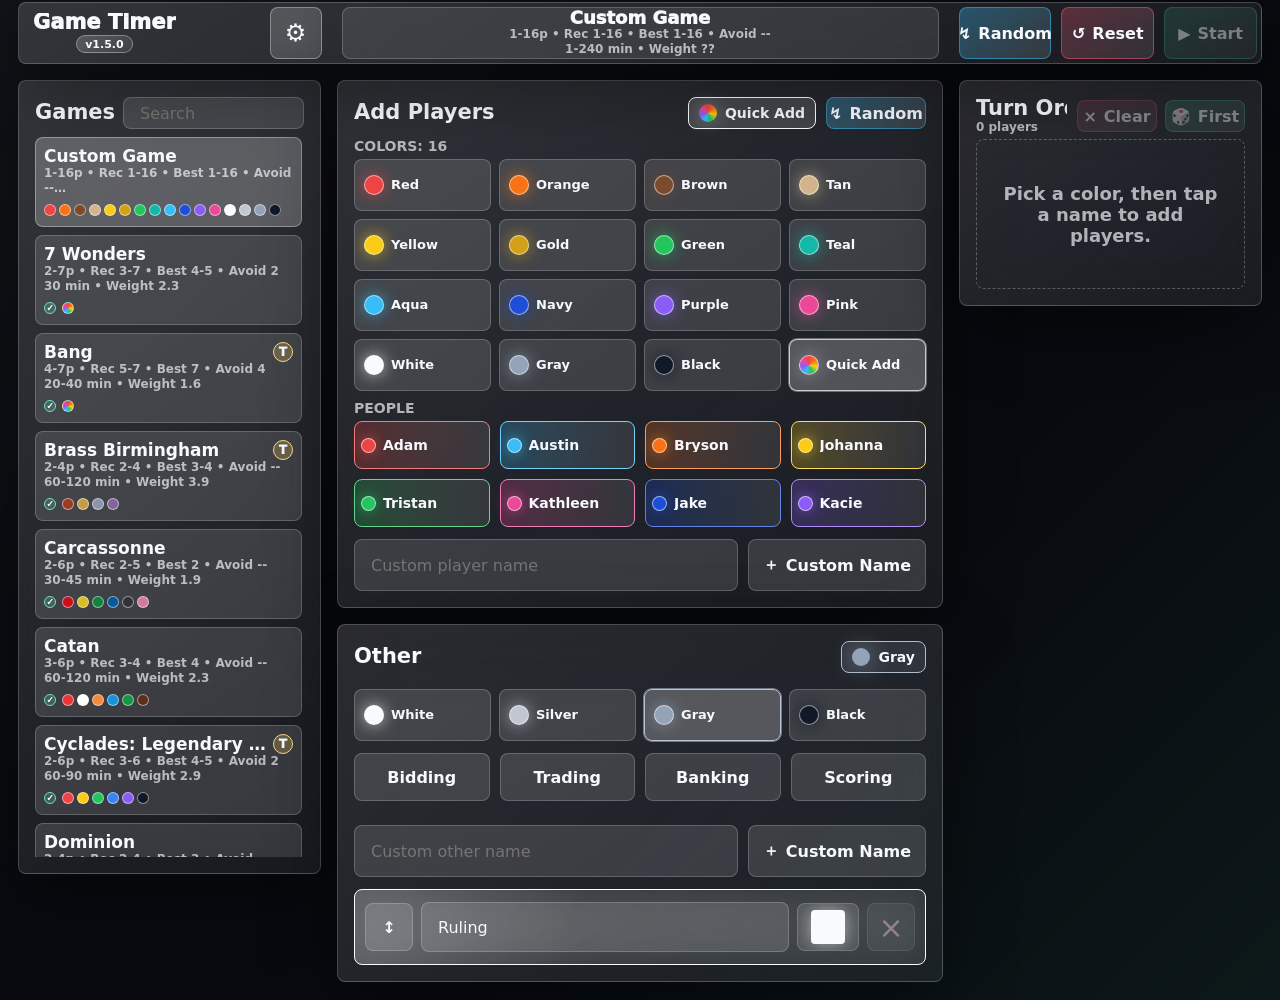
==== commit e75c9136: "Add share chooser and wishlist bug fix" ====
--- a/game-timer.html
+++ b/game-timer.html
@@ -2087,6 +2087,33 @@
             white-space: pre-wrap;
             font-family: inherit;
             line-height: 1.35;
+        }
+
+        .share-choice-grid {
+            display: grid;
+            grid-template-columns: repeat(2, minmax(0, 1fr));
+            gap: 10px;
+        }
+
+        .share-choice-btn {
+            min-height: 86px;
+            border-color: var(--line-bright);
+            background: rgba(255, 255, 255, 0.1);
+            font-size: 18px;
+        }
+
+        .share-choice-btn.is-image {
+            background: linear-gradient(145deg, rgba(56, 189, 248, 0.3), rgba(255, 255, 255, 0.1));
+            border-color: rgba(56, 189, 248, 0.55);
+        }
+
+        .share-fallback-image {
+            width: 100%;
+            max-height: min(62svh, 520px);
+            object-fit: contain;
+            border: 1px solid var(--line);
+            border-radius: var(--radius);
+            background: rgba(255, 255, 255, 0.08);
         }
 
         .hidden {
@@ -3904,6 +3931,36 @@
 - Review iPhone layouts for readability, tap targets, and avoiding awkward horizontal scrolling.
 - Tune iPad portrait layouts separately from phone and landscape tablet layouts.`
             },
+            {
+                id: "W-013",
+                title: "Add playful share options and engagement",
+                category: "Final Stats",
+                priority: "P2",
+                loe: "Medium",
+                notes: `
+### Goal
+Make shared final stats more fun and expressive after a game ends.
+
+### Notes
+- Add share variants such as celebrating the winner or calling out the slowest player.
+- Keep the tone configurable so groups can choose between friendly, dramatic, or spicy summaries.
+- Consider reusable templates for text and image shares.`
+            },
+            {
+                id: "W-014",
+                title: "Fix placement alignment with many badges",
+                category: "Bug Fix",
+                priority: "P3",
+                loe: "Small",
+                notes: `
+### Goal
+Keep placement and timing badge columns aligned when a player has more than two badges.
+
+### Notes
+- Current issue: rows with 3+ badges can push the placement area left.
+- Review the Statistics player table badge layout and reserved award space.
+- Preserve the invisible placement placeholder behavior for non-medal players.`
+            },
         ];
         const WISHLIST_PRIORITY_ORDER = ["P0", "P1", "P2", "P3"];
         const WISHLIST_LOE_ORDER = ["Small", "Medium", "Large"];
@@ -6407,6 +6464,11 @@
             const others = [pauseSummaryRow(), ...state.players.filter(player => player.type === "other")];
             const summaryDate = formatDateStamp(ended);
             const title = `Game Timer Stats: ${gameAccessibleName(state.gameName)}`;
+            const fileSlug = gameAccessibleName(state.gameName)
+                .toLowerCase()
+                .replace(/[^a-z0-9]+/g, "-")
+                .replace(/^-+|-+$/g, "") || "game";
+            const fileDate = new Date(ended).toISOString().slice(0, 10);
             const lines = [
                 `Final Stats for ${gameAccessibleName(state.gameName)} on ${summaryDate}`,
                 "",
@@ -6422,7 +6484,11 @@
                 "Other",
                 ...(others.length ? others.map(player => summaryShareRow(player, awards, "Times")) : ["- No other rows"])
             ];
-            return { title, text: lines.join("\n") };
+            return {
+                title,
+                text: lines.join("\n"),
+                imageName: `game-timer-${fileSlug}-${fileDate}.png`
+            };
         }
 
         function legacyCopyText(text) {
@@ -6465,7 +6531,17 @@
         }
 
         function closeShareFallback() {
-            document.querySelector(".share-fallback-overlay")?.remove();
+            const overlay = document.querySelector(".share-fallback-overlay");
+            const imageUrl = overlay?.dataset.imageUrl;
+            overlay?.remove();
+            if (imageUrl) URL.revokeObjectURL(imageUrl);
+        }
+
+        function bindShareOverlayDismiss(overlay) {
+            overlay.querySelector("[data-action='share-fallback-close']")?.addEventListener("click", closeShareFallback);
+            overlay.addEventListener("click", event => {
+                if (event.target === overlay) closeShareFallback();
+            });
         }
 
         function showShareFallback(payload) {
@@ -6485,14 +6561,63 @@
             const textarea = overlay.querySelector(".share-fallback-text");
             textarea?.focus();
             textarea?.select();
-            overlay.querySelector("[data-action='share-fallback-close']")?.addEventListener("click", closeShareFallback);
-            overlay.addEventListener("click", event => {
-                if (event.target === overlay) closeShareFallback();
+            bindShareOverlayDismiss(overlay);
+        }
+
+        function showShareImageFallback(payload, blob) {
+            closeShareFallback();
+            const imageUrl = URL.createObjectURL(blob);
+            const overlay = document.createElement("div");
+            overlay.className = "share-fallback-overlay";
+            overlay.dataset.imageUrl = imageUrl;
+            overlay.innerHTML = `
+        <div class="share-fallback-panel glass" role="dialog" aria-modal="true" aria-labelledby="shareImageFallbackTitle">
+          <div class="share-fallback-head">
+            <strong id="shareImageFallbackTitle">Share Image</strong>
+            <button class="share-fallback-close" type="button" data-action="share-fallback-close" aria-label="Close share image">×</button>
+          </div>
+          <img class="share-fallback-image" src="${esc(imageUrl)}" alt="${esc(payload.title)}">
+        </div>
+      `;
+            document.body.appendChild(overlay);
+            bindShareOverlayDismiss(overlay);
+        }
+
+        function showShareChooser(button) {
+            closeShareFallback();
+            const overlay = document.createElement("div");
+            overlay.className = "share-fallback-overlay";
+            overlay.innerHTML = `
+        <div class="share-fallback-panel glass" role="dialog" aria-modal="true" aria-labelledby="shareChooserTitle">
+          <div class="share-fallback-head">
+            <strong id="shareChooserTitle">Share Stats</strong>
+            <button class="share-fallback-close" type="button" data-action="share-fallback-close" aria-label="Close share options">×</button>
+          </div>
+          <div class="share-choice-grid">
+            <button class="action-btn share-choice-btn" type="button" data-action="share-text">
+              <span aria-hidden="true">T</span>
+              <span>Text</span>
+            </button>
+            <button class="action-btn share-choice-btn is-image" type="button" data-action="share-image">
+              <span aria-hidden="true">▣</span>
+              <span>Image</span>
+            </button>
+          </div>
+        </div>
+      `;
+            document.body.appendChild(overlay);
+            bindShareOverlayDismiss(overlay);
+            overlay.querySelector("[data-action='share-text']")?.addEventListener("click", () => {
+                closeShareFallback();
+                shareSummaryText(button);
             });
-        }
-
-        async function shareSummary(event) {
-            const button = event?.currentTarget;
+            overlay.querySelector("[data-action='share-image']")?.addEventListener("click", () => {
+                closeShareFallback();
+                shareSummaryImage(button);
+            });
+        }
+
+        async function shareSummaryText(button) {
             const payload = summarySharePayload();
             try {
                 if (navigator.share) {
@@ -6512,6 +6637,105 @@
                     flashShareButton(button, "Ready");
                 }
             }
+        }
+
+        function documentCssText() {
+            return Array.from(document.styleSheets)
+                .map(sheet => {
+                    try {
+                        return Array.from(sheet.cssRules).map(rule => rule.cssText).join("\n");
+                    } catch {
+                        return "";
+                    }
+                })
+                .join("\n");
+        }
+
+        function imageFromSource(source) {
+            return new Promise((resolve, reject) => {
+                const image = new Image();
+                image.onload = () => resolve(image);
+                image.onerror = reject;
+                image.src = source;
+            });
+        }
+
+        function canvasBlob(canvas, type = "image/png") {
+            return new Promise((resolve, reject) => {
+                canvas.toBlob(blob => blob ? resolve(blob) : reject(new Error("Image export failed")), type);
+            });
+        }
+
+        async function summaryScreenshotBlob() {
+            const target = app.querySelector(".summary-shell") || app;
+            const width = Math.ceil(Math.max(target.scrollWidth, target.getBoundingClientRect().width, 1));
+            const height = Math.ceil(Math.max(target.scrollHeight, target.getBoundingClientRect().height, 1));
+            const clone = target.cloneNode(true);
+            clone.style.width = `${width}px`;
+            clone.style.margin = "0";
+
+            const wrapper = document.createElement("div");
+            wrapper.setAttribute("xmlns", "http://www.w3.org/1999/xhtml");
+            wrapper.style.width = `${width}px`;
+            wrapper.style.minHeight = `${height}px`;
+            wrapper.style.background = getComputedStyle(document.body).backgroundColor || "#0f172a";
+
+            const style = document.createElement("style");
+            style.textContent = `${documentCssText()}\nbody{margin:0}.share-fallback-overlay{display:none!important}`;
+            wrapper.append(style, clone);
+
+            const markup = new XMLSerializer().serializeToString(wrapper);
+            const svg = `
+        <svg xmlns="http://www.w3.org/2000/svg" width="${width}" height="${height}" viewBox="0 0 ${width} ${height}">
+          <foreignObject width="100%" height="100%">${markup}</foreignObject>
+        </svg>
+      `;
+            const source = `data:image/svg+xml;charset=utf-8,${encodeURIComponent(svg)}`;
+            const image = await imageFromSource(source);
+            const scale = Math.min(2, window.devicePixelRatio || 1);
+            const canvas = document.createElement("canvas");
+            canvas.width = Math.ceil(width * scale);
+            canvas.height = Math.ceil(height * scale);
+            const context = canvas.getContext("2d");
+            context.scale(scale, scale);
+            context.fillStyle = getComputedStyle(document.body).backgroundColor || "#0f172a";
+            context.fillRect(0, 0, width, height);
+            context.drawImage(image, 0, 0, width, height);
+            return canvasBlob(canvas);
+        }
+
+        async function copyImageBlob(blob) {
+            if (!navigator.clipboard?.write || typeof ClipboardItem === "undefined") throw new Error("Image clipboard unavailable");
+            await navigator.clipboard.write([new ClipboardItem({ [blob.type]: blob })]);
+        }
+
+        async function shareSummaryImage(button) {
+            const payload = summarySharePayload();
+            try {
+                await new Promise(resolve => requestAnimationFrame(() => requestAnimationFrame(resolve)));
+                const blob = await summaryScreenshotBlob();
+                flashShareButton(button, "Image...");
+                const file = new File([blob], payload.imageName, { type: blob.type });
+                if (navigator.share && navigator.canShare?.({ files: [file] })) {
+                    await navigator.share({ title: payload.title, text: payload.text, files: [file] });
+                    flashShareButton(button, "Shared");
+                    return;
+                }
+                try {
+                    await copyImageBlob(blob);
+                    flashShareButton(button, "Copied");
+                } catch {
+                    showShareImageFallback(payload, blob);
+                    flashShareButton(button, "Ready");
+                }
+            } catch (error) {
+                if (error?.name === "AbortError") return;
+                flashShareButton(button, "Failed");
+            }
+        }
+
+        function shareSummary(event) {
+            showShareChooser(event?.currentTarget);
         }
 
         function renderSummary() {
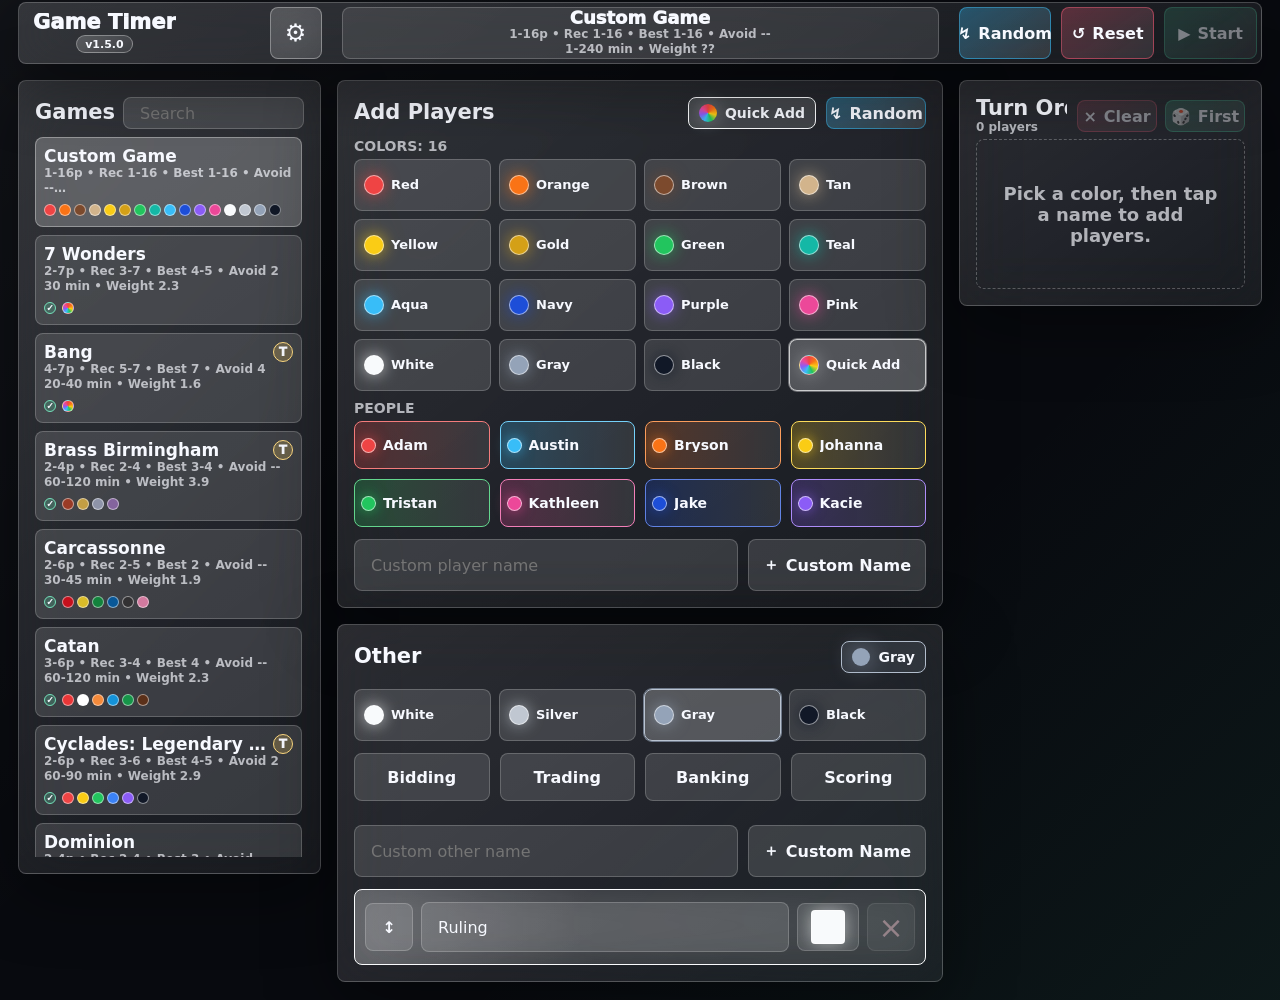
==== commit e4b69442: "Plan 2.0.0 source split and release build" ====
--- a/game-timer.html
+++ b/game-timer.html
@@ -3874,6 +3874,29 @@
 - Categories can help randomization pick games by table mood.`
             },
             {
+                id: "W-016",
+                title: "2.0.0 source split and release build",
+                category: "Architecture",
+                priority: "P0",
+                loe: "Large",
+                notes: `
+### Goal
+Make wishlist, changelog, help, and game data easy to edit independently while still producing a single-file app for release.
+
+### Release Target
+2.0.0
+
+### Notes
+- Split editable app data into source files for games, changelog, wishlist, and help/FAQ.
+- Move HELP_FAQ content into data so it can render inside the app.
+- Keep README.md at the repo root for GitHub and developer documentation.
+- Move Changelog, Wishlist, and Help/FAQ into a Settings submenu under a Documentation heading.
+- Generate one release file named index.html in a /release folder.
+- Add a build script that assembles the single-file release output.
+- Build script should copy the release file to the iCloud location.
+- iCloud copy should be named game-timer-#-#-#.html using the app version, such as game-timer-2-0-0.html.`
+            },
+            {
                 id: "W-009",
                 title: "Create build script for deployable HTML",
                 category: "Build",
@@ -3960,6 +3983,21 @@
 - Current issue: rows with 3+ badges can push the placement area left.
 - Review the Statistics player table badge layout and reserved award space.
 - Preserve the invisible placement placeholder behavior for non-medal players.`
+            },
+            {
+                id: "W-015",
+                title: "Add secret hotkeys to the share menu",
+                category: "Shortcuts",
+                priority: "P3",
+                loe: "Small",
+                notes: `
+### Goal
+Expose the hidden testing/navigation shortcuts from the Share menu so they are easier to discover.
+
+### Notes
+- Include setup, session, statistics, settings, wishlist, changelog, search, and full-game simulation shortcuts.
+- Keep the shortcuts tucked away so normal table use stays uncluttered.
+- Consider sharing a compact shortcut reference as text.`
             },
         ];
         const WISHLIST_PRIORITY_ORDER = ["P0", "P1", "P2", "P3"];
@@ -3978,37 +4016,41 @@
                 version: "1.5.0",
                 date: "2026.05.08",
                 notes: `
-## Final Places
-This release starts the 1.5 update by making end-game results part of the final stats flow. Placement can now be assigned after the timer ends, including ties, while leaving all timing calculations untouched.
-
-### Final Rankings
-- Added optional placement selectors to the Statistics screen for each player.
-- Supports tied placements by allowing multiple players to share the same rank.
-- Displays placement badges beside player names in the final Players table.
-- Sorts final player stats by placement whenever placements are available.
-- Separates medal emoji from the placement pill so medals sit with the other final stat badges.
-- Auto-corrects placement ranks after ties so following places skip correctly.
-- Added a lane-based Statistics timeline that visualizes setup, each player/other row, and pauses as staggered horizontal progress segments.
-- Stores turn start times for future sessions so timeline segments stay more accurate around pauses.
-- Tightened the Statistics page with shorter KPI cards, denser timeline lanes, 30-minute x-axis labels aligned to the timeline tracks, and more compact Players/Other tables.
-- Removed the visible Timeline title and suppresses the final half-hour tick when it would crowd the game-end label.
-- Tightened the placement selector grid so six player/place controls can fit across the full-width Statistics view.
-- Keeps placements separate from timer math, awards, and pause/setup totals.
-- Completed the wishlist item for assigning placement/ranks at the end.
-- Completed the wishlist item for the final stats timeline visualization.
-
-### Setup Polish
-- Gave special turn-order game tags a consistent warning-accent background and border, matching the stable treatment used for faction tags.
-- Changed special turn-order game-list tags to a simple T while keeping the rule emoji in the Turn Order panel.
-- Added support for manually verified game badges as small green checks beside game names; no games are verified by default.
-- Changed faction game-list badges to blue so green is reserved for verified games.
-- Added shortcut hint tags that appear while Shift + Control + Option are held and activate tagged buttons with the shown letter.
-- Tightened Small session layout so the header no longer keeps desktop min-width columns and player cards use narrower columns on iPhone.
-
-### Testing
-- Added a hidden Session-page shortcut to simulate a full completed game with setup time, turns, pauses, other tracking rows, and final placements.
-- Aligned final stat placement pills and award badges, with medal badges for 1st, 2nd, and 3rd.
-- Changed Session card density to exactly three height-based modes: Detailed shows everything, Insightful keeps the 3-across stats but drops the turn list under 240px, and Essential shows only name, badge, and timer under 120px.`
+## Final Stats
+This release makes the end-game Statistics page a fuller recap: placements, the timeline, awards, and sharing now live together without changing the timer math.
+
+### Placements
+- Added placement selectors directly inside the final Players table.
+- Supports ties and auto-corrects following ranks so skipped places stay accurate.
+- Sorts final player rows by placement whenever any placement has been assigned.
+- Keeps placement separate from setup, pause, play, turn, and award calculations.
+- Shows medal badges for 1st, 2nd, and 3rd beside the timing awards.
+- Reserves medal space when placements exist so timing awards line up more consistently.
+
+### Timeline
+- Added a lane-based Statistics timeline for setup, each player or other row, and pauses.
+- Stores turn start times so future completed sessions can show more accurate timeline segments.
+- Uses denser timeline lanes and a 15-minute x-axis with no seconds in the axis labels.
+- Suppresses the final interval label when it would crowd the game-end label.
+
+### Sharing
+- Added a blue Share button on the Statistics page beside Restart.
+- Share now offers Text and Image options.
+- Text sharing includes game totals, player rows, placements, timing awards, pause, and other rows.
+- Image sharing creates a PNG snapshot of the full Statistics page, with copy and preview fallbacks when native file sharing is unavailable.
+
+### Setup and Shortcuts
+- Gave turn-order game tags a consistent warning-accent treatment and simplified game-list turn-order badges to T.
+- Added manually verified game badges as green checks and changed faction badges to blue.
+- Added shortcut hint tags while Shift + Control + Option are held.
+- Added hidden test shortcuts for Setup, Session, Statistics, Settings, Wishlist, Changelog, search, and full-game simulation.
+
+### Layout Polish
+- Tightened KPI cards, Statistics tables, timeline lanes, and Small session layouts.
+- Moved placement selection out of the separate grid and into the Players table.
+- Gave player names more room in the Statistics time tables on narrower screens.
+- Changed Session card density to three height-based modes: Detailed, Insightful, and Essential.
+- Completed the wishlist items for final placements, the stats timeline, and the stats share button.`
             },
             {
                 version: "1.4.0",
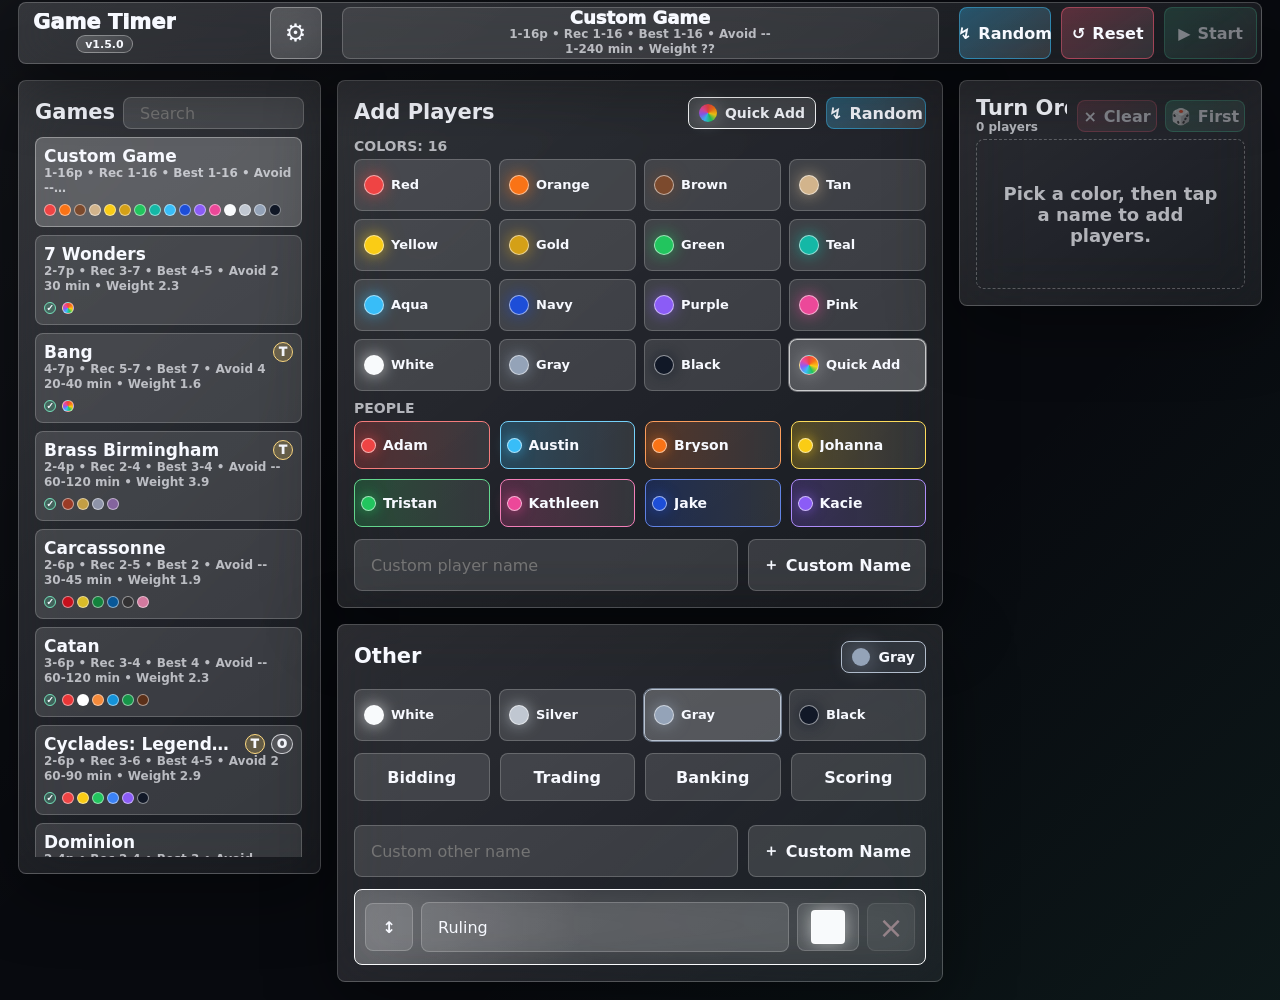
==== commit 43f98f49: "Add other timing badges to game list" ====
--- a/game-timer.html
+++ b/game-timer.html
@@ -595,6 +595,7 @@
         }
 
         .turn-order-badge,
+        .other-timing-badge,
         .faction-badge,
         .verified-badge {
             --tag-accent: var(--line-bright);
@@ -619,6 +620,10 @@
 
         .faction-badge {
             --tag-accent: var(--info);
+        }
+
+        .other-timing-badge {
+            --tag-accent: var(--muted);
         }
 
         .verified-badge {
@@ -4042,6 +4047,7 @@
 ### Setup and Shortcuts
 - Gave turn-order game tags a consistent warning-accent treatment and simplified game-list turn-order badges to T.
 - Added manually verified game badges as green checks and changed faction badges to blue.
+- Added gray O badges for games with known default Other timing rows, such as Bidding.
 - Added shortcut hint tags while Shift + Control + Option are held.
 - Added hidden test shortcuts for Setup, Session, Statistics, Settings, Wishlist, Changelog, search, and full-game simulation.
 
@@ -4466,6 +4472,14 @@
             ].filter(Boolean).join(" ");
         }
 
+        function defaultOtherTimingNames(game = currentPreset()) {
+            return turnOrderRuleForGame(game)?.defaultOthers || [];
+        }
+
+        function hasDefaultOtherTiming(game = currentPreset()) {
+            return defaultOtherTimingNames(game).length > 0;
+        }
+
         function usesOpenColorPool(game = currentPreset()) {
             return Boolean(game?.openColorPool || !game?.colors?.length);
         }
@@ -5799,7 +5813,8 @@
         function gameSearchText(game) {
             const { title, year } = gameTitleParts(game.name);
             const factionText = hasFactionColorOptions(colorsForGame(game)) ? "faction faction-based factions" : "";
-            return [game.name, title, year, game.id, factionText, turnOrderSearchText(game)].filter(Boolean).join(" ").toLowerCase();
+            const otherTimingText = hasDefaultOtherTiming(game) ? `other timing other-timing ${defaultOtherTimingNames(game).join(" ")}` : "";
+            return [game.name, title, year, game.id, factionText, otherTimingText, turnOrderSearchText(game)].filter(Boolean).join(" ").toLowerCase();
         }
 
         function gameTitleMarkup(name, className = "") {
@@ -5823,6 +5838,13 @@
         function factionBadgeMarkup(game) {
             if (!hasFactionColorOptions(colorsForGame(game))) return "";
             return `<span class="faction-badge" title="Faction based" aria-label="Faction based game">F</span>`;
+        }
+
+        function otherTimingBadgeMarkup(game) {
+            const names = defaultOtherTimingNames(game);
+            if (!names.length) return "";
+            const label = `Known other timing: ${names.join(", ")}`;
+            return `<span class="other-timing-badge" title="${esc(label)}" aria-label="${esc(label)}">O</span>`;
         }
 
         function verifiedBadgeMarkup(game) {
@@ -5914,7 +5936,7 @@
           aria-pressed="${game.id === selectedGameId}"
         >
           <span>
-            <strong class="game-option-title">${gameTitleMarkup(game.name)}${factionBadgeMarkup(game)}${turnOrderBadgeMarkup(game)}</strong>
+            <strong class="game-option-title">${gameTitleMarkup(game.name)}${factionBadgeMarkup(game)}${turnOrderBadgeMarkup(game)}${otherTimingBadgeMarkup(game)}</strong>
             <small>${esc(gameRangeText(game))}</small>
           </span>
           <span class="game-option-preview">
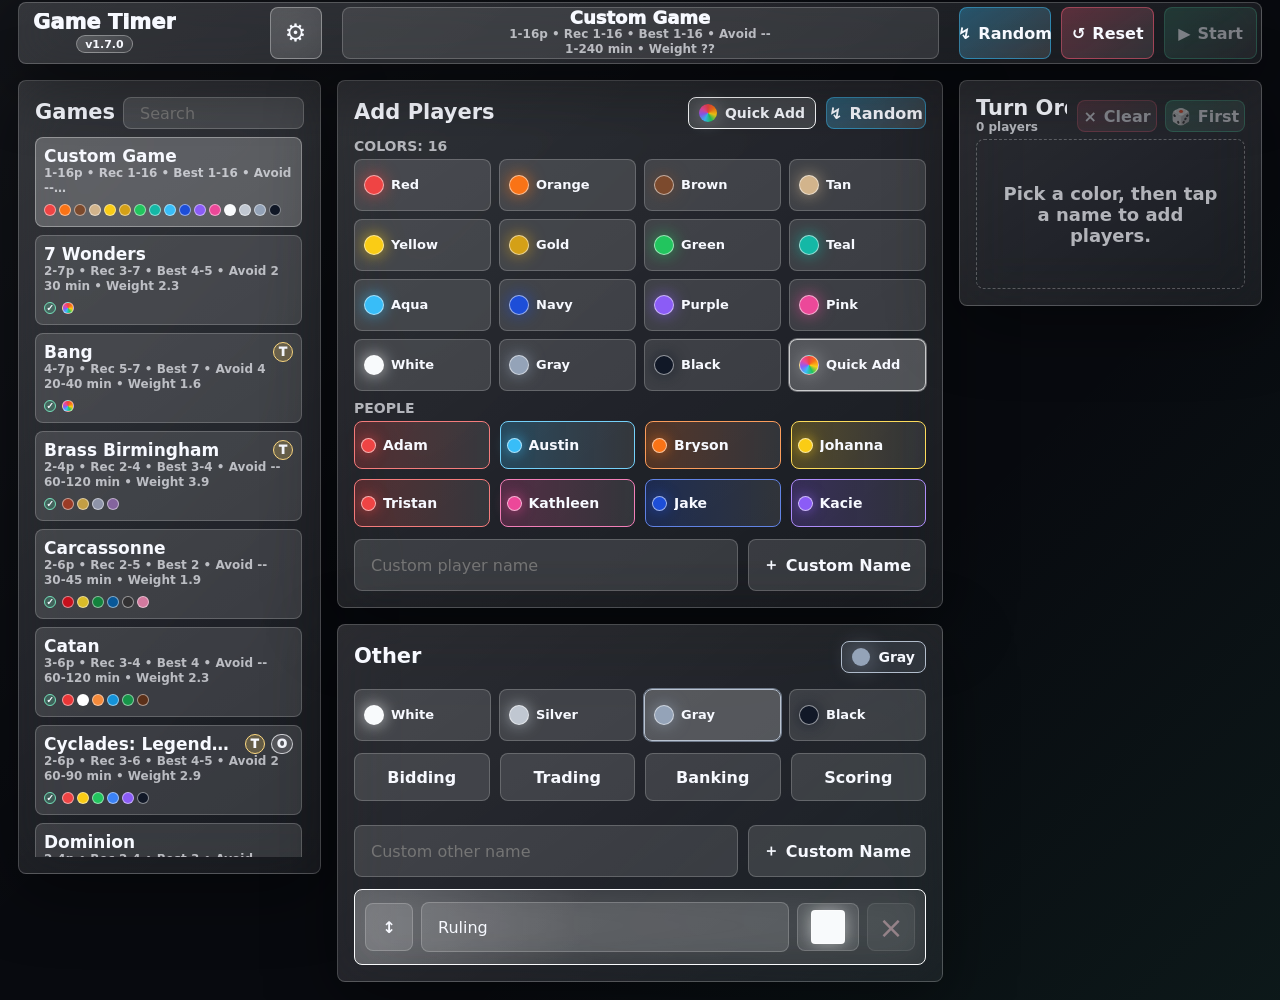
==== commit 0e923b70: "1.7.0" ====
--- a/game-timer.html
+++ b/game-timer.html
@@ -1384,9 +1384,9 @@
 
         .session-bottom-actions .pause-btn,
         .session-bottom-actions .advance-btn {
-            height: 52px;
-            min-height: 52px;
-            max-height: 52px;
+            height: 25svh;
+            min-height: 25svh;
+            max-height: 25svh;
             padding: 0 18px;
             font-size: 24px;
         }
@@ -1473,14 +1473,20 @@
         }
 
         .player-card.is-active {
-            border-color: color-mix(in srgb, var(--accent), white 52%);
+            border-width: 8px;
+            border-color: var(--accent);
             box-shadow:
-                0 0 0 2px color-mix(in srgb, var(--accent), transparent 42%),
-                0 24px 78px color-mix(in srgb, var(--accent), transparent 78%);
+                0 0 0 6px color-mix(in srgb, var(--accent), transparent 30%),
+                0 24px 78px color-mix(in srgb, var(--accent), transparent 60%);
         }
 
         .player-card.is-paused {
             border-style: dashed;
+            border-width: 8px;
+            border-color: color-mix(in srgb, var(--accent), white 50%);
+            box-shadow:
+                0 0 0 6px rgba(0, 0, 0, 0.25);
+            opacity: 0.75;
         }
 
         .player-card.is-other {
@@ -2336,6 +2342,16 @@
             color: var(--ink);
         }
 
+        .demo-toggle {
+            min-width: 166px;
+        }
+
+        .demo-toggle[data-mode="on"] .demo-on,
+        .demo-toggle[data-mode="off"] .demo-off {
+            background: var(--control-active);
+            color: var(--ink);
+        }
+
         .format-toggle {
             min-width: 188px;
         }
@@ -2733,9 +2749,9 @@
 
             .session-bottom-actions .pause-btn,
             .session-bottom-actions .advance-btn {
-                height: 52px;
-                min-height: 52px;
-                max-height: 52px;
+                height: 25svh;
+                min-height: 25svh;
+                max-height: 25svh;
                 font-size: 20px;
             }
 
@@ -3105,9 +3121,9 @@
 
             .session-bottom-actions .pause-btn,
             .session-bottom-actions .advance-btn {
-                height: 50px;
-                min-height: 50px;
-                max-height: 50px;
+                height: 25svh;
+                min-height: 25svh;
+                max-height: 25svh;
                 padding: 0 10px;
                 font-size: 20px;
             }
@@ -3234,7 +3250,8 @@
             .format-toggle,
             .date-toggle,
             .display-toggle,
-            .text-toggle {
+            .text-toggle,
+            .demo-toggle {
                 width: 100%;
                 min-width: 0;
             }
@@ -3263,7 +3280,7 @@
             { name: "Austin", color: "Aqua" },
             { name: "Bryson", color: "Orange" },
             { name: "Johanna", color: "Yellow" },
-            { name: "Tristan", color: "Green" },
+            { name: "Tristen", color: "Green" },
             { name: "Kathleen", color: "Pink" },
             { name: "Jake", color: "Navy" },
             { name: "Kacie", color: "Purple" }
@@ -3411,9 +3428,9 @@
                 turnOrder: {
                     icon: "⚖",
                     label: "Bid order",
-                    note: "Adds Bidding. Reorder players after auctions when turn order changes.",
+                    note: "First Turn is Random; Future Turns determined by God Resolution. Bidding/Auctions has turn order changes.",
                     firstMode: "current-order",
-                    defaultOthers: ["Bidding"]
+                    defaultOthers: ["Mechanics"]
                 },
                 colors: [
                     colorDef("Red"),
@@ -3827,6 +3844,25 @@
                     colorDef("Black", "#323133"),
                     colorDef("Pink", "#D27A9F")
                 ], verified: true
+            },
+            {
+                id: "ticket-to-ride",
+                name: "Ticket to Ride",
+                minPlayers: 2,
+                maxPlayers: 5,
+                minMinutes: 30,
+                maxMinutes: 60,
+                complexityWeight: 1.8,
+                recommendedPlayers: "2-5",
+                bestPlayers: "4",
+                avoidPlayers: "--",
+                colors: [
+                    colorDef("Red"),
+                    colorDef("Blue"),
+                    colorDef("Green"),
+                    colorDef("Yellow"),
+                    colorDef("Black")
+                ], verified: true
             }
         ];
         /* cspell:enable */
@@ -3988,22 +4024,7 @@
 - Current issue: rows with 3+ badges can push the placement area left.
 - Review the Statistics player table badge layout and reserved award space.
 - Preserve the invisible placement placeholder behavior for non-medal players.`
-            },
-            {
-                id: "W-015",
-                title: "Add secret hotkeys to the share menu",
-                category: "Shortcuts",
-                priority: "P3",
-                loe: "Small",
-                notes: `
-### Goal
-Expose the hidden testing/navigation shortcuts from the Share menu so they are easier to discover.
-
-### Notes
-- Include setup, session, statistics, settings, wishlist, changelog, search, and full-game simulation shortcuts.
-- Keep the shortcuts tucked away so normal table use stays uncluttered.
-- Consider sharing a compact shortcut reference as text.`
-            },
+            }
         ];
         const WISHLIST_PRIORITY_ORDER = ["P0", "P1", "P2", "P3"];
         const WISHLIST_LOE_ORDER = ["Small", "Medium", "Large"];
@@ -4017,6 +4038,40 @@
         const WISHLIST_DEFAULT_SORT_DIRECTION = "asc";
         const WISHLIST_DEFAULT_FILTER = "all";
         const CHANGELOG = [
+            {
+                version: "1.7.0",
+                date: "2026.05.13",
+                notes: `
+## Session Polish
+This release focuses on table ergonomics during a live game.
+
+### Session UI
+- Made the Pause and Auto buttons on the active Session screen much larger, scaling dynamically to 25% of the screen height for easier tapping.
+- Made the active player's turn and the paused game state much more obvious by adding bigger, bolder borders and glows to the player cards using their pure selected colors.
+
+### Game Library
+- Added Ticket to Ride to the game library.`
+            },
+            {
+                version: "1.6.0",
+                date: "2026.05.13",
+                notes: `
+## Developer Tools & Shortcuts
+This release introduces new developer utilities and expands the hidden shortcuts system.
+
+### Developer Tools Menu
+- Added a dedicated "Developer Tools" drill-in menu inside Settings.
+- Moved testing and debug features into this new section to keep the main settings clean.
+
+### Demo Mode
+- Added a Demo Mode toggle inside Developer Tools.
+- When enabled, starting a game immediately generates a simulated, completed game session. This allows you to explore the Statistics page, timeline, and share features without having to click through a manual session.
+
+### Shortcut Mode
+- Added a Shortcut Mode toggle inside Developer Tools.
+- When enabled, visual shortcut hints are permanently shown on supported buttons without needing to hold the \`Shift + Control + Option\` chord.
+- Added documentation for hidden navigation and testing hotkeys directly inside the Developer Tools menu.`
+            },
             {
                 version: "1.5.0",
                 date: "2026.05.08",
@@ -4227,9 +4282,12 @@
         let dateFormat = loadDateFormat();
         let displayNameMode = loadDisplayNameMode();
         let textType = loadTextType();
+        let demoMode = false;
+        let devShortcutMode = false;
         let isSettingsOpen = false;
         let isChangelogOpen = false;
         let isWishlistOpen = false;
+        let isDevToolsOpen = false;
         let wishlistSortMode = WISHLIST_DEFAULT_SORT_MODE;
         let wishlistSortDirection = WISHLIST_DEFAULT_SORT_DIRECTION;
         let wishlistCategoryFilter = WISHLIST_DEFAULT_FILTER;
@@ -4364,6 +4422,17 @@
             render();
         }
 
+        function setDemoMode(mode) {
+            demoMode = mode;
+            render();
+        }
+
+        function setDevShortcutMode(mode) {
+            devShortcutMode = mode;
+            setShortcutHintsActive(mode);
+            render();
+        }
+
         function uid() {
             if (window.crypto && crypto.randomUUID) return crypto.randomUUID();
             return "id-" + Math.random().toString(36).slice(2) + Date.now().toString(36);
@@ -4914,7 +4983,12 @@
                 setupElapsed: 0,
                 gameEndedAt: null
             };
-            render();
+
+            if (demoMode) {
+                simulateFullGame(false);
+            } else {
+                render();
+            }
         }
 
         function getPlayer(id) {
@@ -5091,6 +5165,8 @@
         }
 
         function shortcutScope() {
+            const shareOverlay = document.querySelector(".share-fallback-overlay");
+            if (shareOverlay) return shareOverlay;
             return isSettingsOpen ? app.querySelector(".settings-overlay") || app : app;
         }
 
@@ -5111,18 +5187,19 @@
         }
 
         function handleShortcutHintHotkeys(event) {
-            const chordActive = isShortcutHintChord(event);
-            setShortcutHintsActive(chordActive);
+            const chordActive = isShortcutHintChord(event) || devShortcutMode;
+            if (!devShortcutMode) setShortcutHintsActive(chordActive);
             if (!chordActive) return false;
+            if (isEditableTarget(event.target)) return false; // Prevent typing from triggering buttons
             const key = event.key.toLowerCase();
-            if (["shift", "control", "alt", "option"].includes(key)) return false;
+            if (["shift", "control", "alt", "option", "meta"].includes(key)) return false;
             if (!activateShortcutTarget(key)) return false;
             event.preventDefault();
             return true;
         }
 
         function handleShortcutHintKeyup(event) {
-            setShortcutHintsActive(isShortcutHintChord(event));
+            if (!devShortcutMode) setShortcutHintsActive(isShortcutHintChord(event));
         }
 
         function ensureTestingSetupPlayers() {
@@ -5176,7 +5253,7 @@
             endGame();
         }
 
-        function simulateFullGameForTesting() {
+        function simulateFullGame(toSummary = true) {
             if (state.view !== "game") return;
             const people = sortPlayersByPlacement(state.players.filter(player => player.type === "player"));
             if (!people.length) return;
@@ -5258,9 +5335,18 @@
                 }
             });
 
-            state.gameEndedAt = endedAt;
-            state.view = "summary";
+            if (toSummary) {
+                state.gameEndedAt = endedAt;
+                state.view = "summary";
+            } else {
+                state.gameEndedAt = null;
+                state.view = "game";
+            }
             render();
+        }
+
+        function simulateFullGameForTesting() {
+            simulateFullGame(true);
         }
 
         function openSettingsForTesting() {
@@ -5274,13 +5360,15 @@
             isSettingsOpen = false;
             isChangelogOpen = false;
             isWishlistOpen = false;
+            isDevToolsOpen = false;
             render();
         }
 
         function backToSettingsModule() {
-            if (!isSettingsOpen || (!isChangelogOpen && !isWishlistOpen)) return false;
+            if (!isSettingsOpen || (!isChangelogOpen && !isWishlistOpen && !isDevToolsOpen)) return false;
             isChangelogOpen = false;
             isWishlistOpen = false;
+            isDevToolsOpen = false;
             render();
             return true;
         }
@@ -5295,10 +5383,17 @@
             const key = event.key.toLowerCase();
             const isEditable = isEditableTarget(event.target);
 
-            if (isSettingsOpen && key === "escape") {
-                event.preventDefault();
-                closeSettings();
-                return true;
+            if (key === "escape") {
+                if (document.querySelector(".share-fallback-overlay")) {
+                    event.preventDefault();
+                    closeShareFallback();
+                    return true;
+                }
+                if (isSettingsOpen) {
+                    event.preventDefault();
+                    closeSettings();
+                    return true;
+                }
             }
 
             if (isSettingsOpen && (key === "backspace" || key === "browserback" || key === "back") && !isEditable) {
@@ -5310,13 +5405,15 @@
 
             if (isEditable || (isSettingsOpen && (isChangelogOpen || isWishlistOpen))) return false;
 
-            if (!["a", "n", "e", "d", "t"].includes(key)) return false;
+            if (!["a", "n", "e", "y", "t", "m", "k"].includes(key)) return false;
             event.preventDefault();
             if (key === "a") setThemeMode(themeMode === "dark" ? "light" : "dark");
             if (key === "n") setDisplayNameMode(displayNameMode === "player" ? "faction" : "player");
             if (key === "e") setTextType(textType === "text" ? "emoji" : "text");
-            if (key === "d") toggleDateFormat();
+            if (key === "y") toggleDateFormat();
             if (key === "t") setTimeFormat(timeFormat === "clock" ? "units" : "clock");
+            if (key === "m") setDemoMode(!demoMode);
+            if (key === "k") setDevShortcutMode(!devShortcutMode);
             return true;
         }
 
@@ -5331,6 +5428,14 @@
             isSettingsOpen = true;
             isChangelogOpen = false;
             isWishlistOpen = true;
+            render();
+        }
+
+        function openDevToolsShortcut() {
+            isSettingsOpen = true;
+            isDevToolsOpen = true;
+            isChangelogOpen = false;
+            isWishlistOpen = false;
             render();
         }
 
@@ -5354,7 +5459,7 @@
             if (event.altKey || event.ctrlKey || event.metaKey || isEditableTarget(event.target)) return;
             const key = event.key.toLowerCase();
             const isSecretFullGame = state.view === "game" && event.shiftKey && key === "g";
-            if (!isSecretFullGame && !["1", "2", "3", "s", "w", "c", "/"].includes(key)) return;
+            if (!isSecretFullGame && !["1", "2", "3", "s", "w", "c", "d", "/"].includes(key)) return;
             event.preventDefault();
             if (isSecretFullGame) simulateFullGameForTesting();
             if (key === "1") showSetupScreenForTesting();
@@ -5363,6 +5468,7 @@
             if (key === "s") openSettingsForTesting();
             if (key === "w") openWishlistShortcut();
             if (key === "c") openChangelogShortcut();
+            if (key === "d") openDevToolsShortcut();
             if (key === "/") focusGameSearchShortcut();
         }
 
@@ -6376,7 +6482,7 @@
 
           <section class="${gridClasses}" style="--player-cols:${layout.columns};--player-rows:${layout.rows};--player-cols-small:${layout.smallColumns};--player-rows-small:${layout.smallRows}">
             ${state.players.map(player => playerCard(player, awards, now)).join("")}
-          </section>
+            </section>
 
           <section class="session-bottom-actions glass" aria-label="Session controls">
             <button class="action-btn pause-btn" data-action="pause" data-shortcut="P" aria-pressed="${state.isPaused}">
@@ -6613,10 +6719,10 @@
             const overlay = document.createElement("div");
             overlay.className = "share-fallback-overlay";
             overlay.innerHTML = `
-        <div class="share-fallback-panel glass" role="dialog" aria-modal="true" aria-labelledby="shareFallbackTitle">
+<div class="share-fallback-panel glass" role="dialog" aria-modal="true" aria-labelledby="shareFallbackTitle">
           <div class="share-fallback-head">
             <strong id="shareFallbackTitle">Share Stats</strong>
-            <button class="share-fallback-close" type="button" data-action="share-fallback-close" aria-label="Close share text">×</button>
+            <button class="share-fallback-close" type="button" data-action="share-fallback-close" data-shortcut="X" aria-label="Close share text">×</button>
           </div>
           <textarea class="share-fallback-text" readonly aria-label="${esc(payload.title)}">${esc(payload.text)}</textarea>
         </div>
@@ -6638,7 +6744,7 @@
         <div class="share-fallback-panel glass" role="dialog" aria-modal="true" aria-labelledby="shareImageFallbackTitle">
           <div class="share-fallback-head">
             <strong id="shareImageFallbackTitle">Share Image</strong>
-            <button class="share-fallback-close" type="button" data-action="share-fallback-close" aria-label="Close share image">×</button>
+            <button class="share-fallback-close" type="button" data-action="share-fallback-close" data-shortcut="X" aria-label="Close share image">×</button>
           </div>
           <img class="share-fallback-image" src="${esc(imageUrl)}" alt="${esc(payload.title)}">
         </div>
@@ -6655,14 +6761,14 @@
         <div class="share-fallback-panel glass" role="dialog" aria-modal="true" aria-labelledby="shareChooserTitle">
           <div class="share-fallback-head">
             <strong id="shareChooserTitle">Share Stats</strong>
-            <button class="share-fallback-close" type="button" data-action="share-fallback-close" aria-label="Close share options">×</button>
+            <button class="share-fallback-close" type="button" data-action="share-fallback-close" data-shortcut="X" aria-label="Close share options">×</button>
           </div>
           <div class="share-choice-grid">
-            <button class="action-btn share-choice-btn" type="button" data-action="share-text">
+            <button class="action-btn share-choice-btn" type="button" data-action="share-text" data-shortcut="T">
               <span aria-hidden="true">T</span>
               <span>Text</span>
             </button>
-            <button class="action-btn share-choice-btn is-image" type="button" data-action="share-image">
+            <button class="action-btn share-choice-btn is-image" type="button" data-action="share-image" data-shortcut="I">
               <span aria-hidden="true">▣</span>
               <span>Image</span>
             </button>
@@ -7109,6 +7215,68 @@
                   ${wishlistItems}
                 </div>
               </section>
+              ` : isDevToolsOpen ? `
+              <section class="changelog-screen glass" role="dialog" aria-modal="true" aria-labelledby="devToolsTitle">
+                <div class="settings-head">
+                  <div class="brand">
+                    <span>Game Timer</span>
+                    <h2 id="devToolsTitle">Developer Tools</h2>
+                  </div>
+                  <div class="settings-module-actions">
+                    <button class="action-btn settings-back-btn" data-action="dev-tools-back" data-shortcut="B" title="Backspace">
+                      <span aria-hidden="true">‹</span>
+                      <span>Settings</span>
+                    </button>
+                    <button class="settings-close" data-action="settings-close" data-shortcut="X" aria-label="Close tools" title="Esc">×</button>
+                  </div>
+                </div>
+
+                <div class="changelog-screen-body changelog-panel" style="padding: 0; background: transparent; border: none;">
+                  <div class="settings-row" style="margin-top: 0;">
+                    <span class="settings-title">
+                      <strong>Demo Mode</strong>
+                      <span>${demoMode ? "Enabled" : "Disabled"}</span>
+                      <span class="shortcut-hint"><kbd class="shortcut-key">M</kbd> Toggle Demo Mode</span>
+                    </span>
+                    <button class="theme-toggle demo-toggle" data-action="demo-toggle" data-shortcut="M" data-mode="${demoMode ? "on" : "off"}" aria-label="Toggle demo mode">
+                      <span class="demo-on">On</span>
+                      <span class="demo-off">Off</span>
+                    </button>
+                  </div>
+
+                  <div class="settings-row">
+                    <span class="settings-title">
+                      <strong>Shortcut Mode</strong>
+                      <span>${devShortcutMode ? "Hints shown, single keys active" : "Hold Shift+Ctrl+Option"}</span>
+                      <span class="shortcut-hint"><kbd class="shortcut-key">K</kbd> Toggle Shortcut Mode</span>
+                    </span>
+                    <button class="theme-toggle demo-toggle" data-action="dev-shortcut-toggle" data-shortcut="K" data-mode="${devShortcutMode ? "on" : "off"}" aria-label="Toggle shortcut mode">
+                      <span class="demo-on">On</span>
+                      <span class="demo-off">Off</span>
+                    </button>
+                  </div>
+
+                  <div class="changelog-panel" style="margin-top: 10px; margin-bottom: 16px;">
+                    <div class="changelog-markdown">
+                      <h4>Hidden Navigation Shortcuts</h4>
+                      <ul>
+                        <li><code>1</code> Setup View</li>
+                        <li><code>2</code> Session View</li>
+                        <li><code>3</code> Statistics View</li>
+                        <li><code>S</code> Open Settings</li>
+                        <li><code>W</code> Open Wishlist</li>
+                        <li><code>C</code> Open Changelog</li>
+                        <li><code>D</code> Open Developer Tools</li>
+                        <li><code>/</code> Focus Game Search</li>
+                      </ul>
+                      <h4 style="margin-top: 10px;">Hidden Testing Shortcuts</h4>
+                      <ul>
+                        <li><code>Shift + G</code> Simulate Full Game (from Session view)</li>
+                      </ul>
+                    </div>
+                  </div>
+                </div>
+              </section>
             ` : `
               <section class="settings-modal glass" role="dialog" aria-modal="true" aria-labelledby="settingsTitle">
                 <div class="settings-head">
@@ -7159,9 +7327,9 @@
                   <span class="settings-title">
                     <strong>Date Format</strong>
                     <span>${dateFormat === "dmy" ? "06 May 2026" : dateFormat === "ymd" ? "2026-05-06" : "May 6, 2026"}</span>
-                    <span class="shortcut-hint"><kbd class="shortcut-key">D</kbd> Cycle date format</span>
+                    <span class="shortcut-hint"><kbd class="shortcut-key">Y</kbd> Cycle date format</span>
                   </span>
-                  <button class="theme-toggle date-toggle" data-action="date-toggle" data-shortcut="D" data-mode="${esc(dateFormat)}" aria-label="Toggle date format">
+                  <button class="theme-toggle date-toggle" data-action="date-toggle" data-shortcut="Y" data-mode="${esc(dateFormat)}" aria-label="Toggle date format">
                     <span class="date-mdy">MDY</span>
                     <span class="date-dmy">DMY</span>
                     <span class="date-ymd">YMD</span>
@@ -7195,6 +7363,14 @@
                   </span>
                   <span class="settings-chevron" aria-hidden="true">›</span>
                 </button>
+
+                <button class="settings-cell" data-action="dev-tools-toggle" data-shortcut="D" aria-expanded="false">
+                  <span class="settings-title">
+                    <strong>Developer Tools</strong>
+                    <span>Demo mode, shortcut toggles</span>
+                  </span>
+                  <span class="settings-chevron" aria-hidden="true">›</span>
+                </button>
               </section>
             `}
           </div>
@@ -7222,6 +7398,10 @@
                 setThemeMode(themeMode === "dark" ? "light" : "dark");
             });
 
+            app.querySelector("[data-action='demo-toggle']")?.addEventListener("click", () => {
+                setDemoMode(!demoMode);
+            });
+
             app.querySelector("[data-action='format-toggle']")?.addEventListener("click", () => {
                 setTimeFormat(timeFormat === "clock" ? "units" : "clock");
             });
@@ -7236,6 +7416,10 @@
 
             app.querySelector("[data-action='text-toggle']")?.addEventListener("click", () => {
                 setTextType(textType === "text" ? "emoji" : "text");
+            });
+
+            app.querySelector("[data-action='dev-shortcut-toggle']")?.addEventListener("click", () => {
+                setDevShortcutMode(!devShortcutMode);
             });
 
             app.querySelector("[data-action='changelog-toggle']")?.addEventListener("click", () => {
@@ -7279,6 +7463,17 @@
                     render();
                 });
             });
+
+            app.querySelector("[data-action='dev-tools-toggle']")?.addEventListener("click", () => {
+                isDevToolsOpen = true;
+                isChangelogOpen = false;
+                isWishlistOpen = false;
+                render();
+            });
+
+            app.querySelector("[data-action='dev-tools-back']")?.addEventListener("click", () => {
+                backToSettingsModule();
+            });
         }
 
         function render() {
@@ -7300,8 +7495,11 @@
         window.addEventListener("blur", () => setShortcutHintsActive(false));
         window.addEventListener("resize", scheduleSessionDensityCheck);
         window.visualViewport?.addEventListener("resize", scheduleSessionDensityCheck);
+        window.addEventListener("blur", () => {
+            if (!devShortcutMode) setShortcutHintsActive(false);
+        });
         render();
     </script>
 </body>
 
-</html>
+</html>
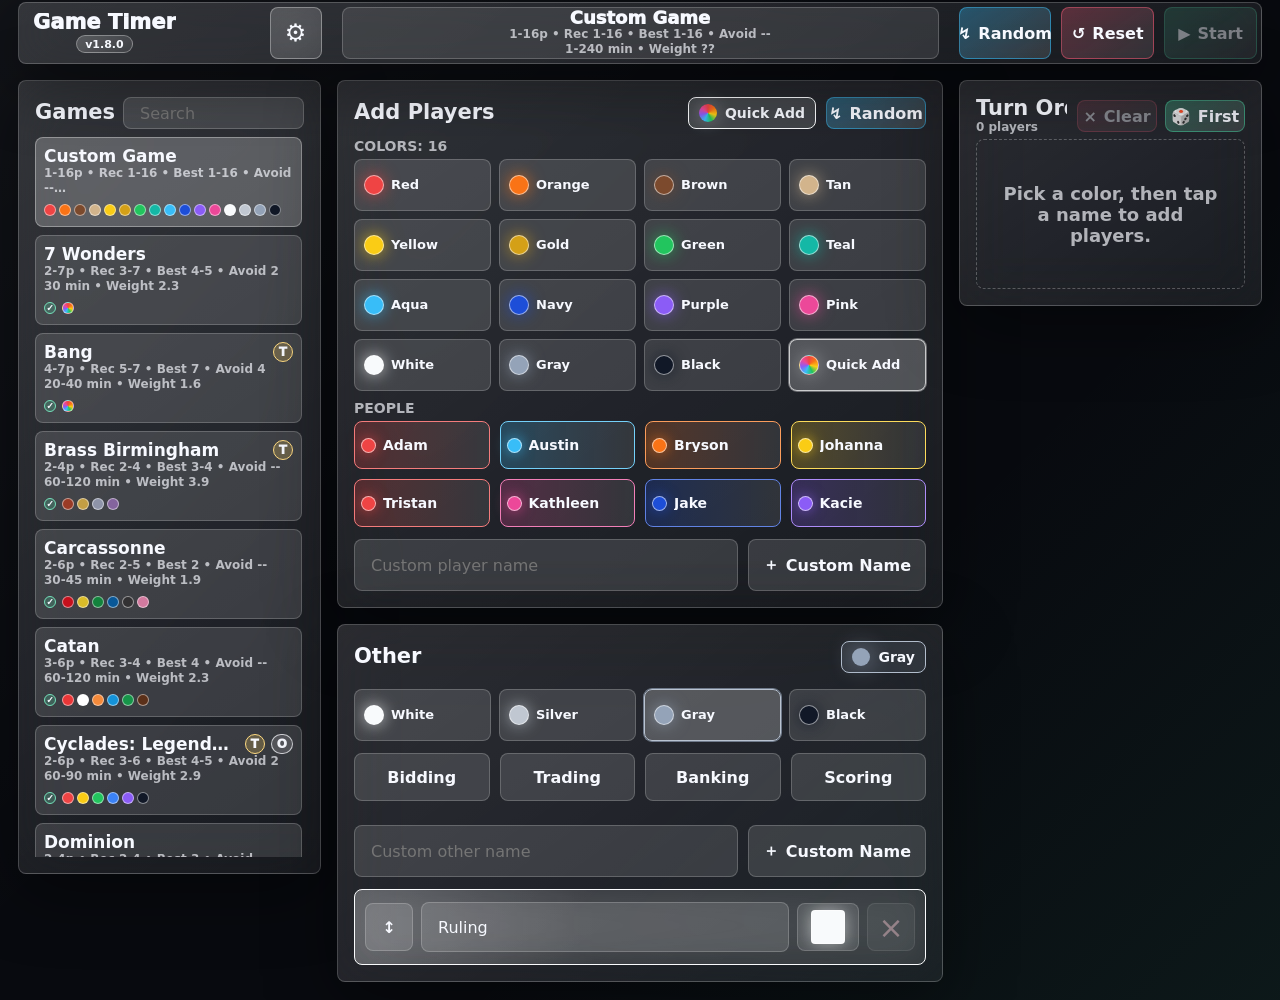
==== commit b56c471f: "1.8.0 - 2026.05.19 Random Starts & Stats Polish" ====
--- a/game-timer.html
+++ b/game-timer.html
@@ -360,7 +360,39 @@
             font-weight: 900;
             line-height: 1;
             text-transform: none;
+            white-space: nowrap;
             flex: 0 0 auto;
+        }
+
+        .brand .version-badge.is-demo-mode {
+            padding: 2px 10px;
+            border-color: #fbbf24;
+            background: linear-gradient(145deg, rgba(251, 191, 36, 0.9), rgba(180, 83, 9, 0.9));
+            color: #1f1300;
+            font-size: 10.5px;
+            letter-spacing: 0.06em;
+            text-transform: uppercase;
+            text-overflow: clip;
+            overflow: visible;
+            box-shadow: 0 0 10px rgba(251, 191, 36, 0.55);
+            animation: demo-mode-pill-pulse 1.8s ease-in-out infinite;
+        }
+
+        .brand .app-label:has(.version-badge.is-demo-mode) {
+            overflow: visible;
+        }
+
+        @keyframes demo-mode-pill-pulse {
+            0%, 100% { box-shadow: 0 0 8px rgba(251, 191, 36, 0.45); }
+            50% { box-shadow: 0 0 16px rgba(251, 191, 36, 0.85); }
+        }
+
+        .brand .app-name {
+            cursor: pointer;
+            user-select: none;
+            -webkit-user-select: none;
+            -webkit-tap-highlight-color: transparent;
+            touch-action: manipulation;
         }
 
         .setup-shell .setup-bar.header-bar,
@@ -457,6 +489,109 @@
             grid-template-columns: minmax(150px, 1.0fr) minmax(300px, 2.0fr) minmax(150px, 1.0fr);
             gap: 16px;
             align-items: start;
+        }
+
+        .header-bar .brand.has-last-result {
+            grid-template-columns: auto minmax(0, 1fr) auto;
+            align-items: center;
+            gap: 10px;
+        }
+
+        .header-bar .brand.has-last-result .app-label {
+            grid-column: 1;
+        }
+
+        .header-bar .brand.has-last-result .last-result-chip {
+            grid-column: 2;
+            justify-self: stretch;
+            width: 100%;
+        }
+
+        .header-bar .brand.has-last-result .settings-fab {
+            grid-column: 3;
+        }
+
+        .last-result-chip {
+            display: grid;
+            grid-template-columns: minmax(0, 1fr) auto;
+            align-items: center;
+            gap: 8px;
+            width: 100%;
+            max-width: 100%;
+            min-width: 0;
+            height: 44px;
+            padding: 4px 6px 4px 10px;
+            border: 1px solid color-mix(in srgb, #38bdf8, white 30%);
+            border-radius: 999px;
+            background: linear-gradient(135deg, rgba(14, 165, 233, 0.28), rgba(56, 189, 248, 0.12));
+            color: var(--ink);
+            cursor: pointer;
+            transition: transform 120ms ease, box-shadow 120ms ease, border-color 120ms ease;
+            overflow: hidden;
+        }
+
+        .last-result-chip:hover,
+        .last-result-chip:focus-visible {
+            transform: translateY(-1px);
+            border-color: #7dd3fc;
+            box-shadow: 0 0 14px rgba(56, 189, 248, 0.5);
+            outline: none;
+        }
+
+        .last-result-text {
+            display: grid;
+            gap: 0;
+            min-width: 0;
+            line-height: 1.05;
+        }
+
+        .last-result-game {
+            font-size: 12px;
+            font-weight: 900;
+            line-height: 1.1;
+            overflow: hidden;
+            text-overflow: ellipsis;
+            white-space: nowrap;
+        }
+
+        .last-result-meta {
+            color: var(--muted);
+            font-size: 10px;
+            font-weight: 800;
+            overflow: hidden;
+            text-overflow: ellipsis;
+            white-space: nowrap;
+        }
+
+        .last-result-dismiss {
+            display: inline-grid;
+            place-items: center;
+            box-sizing: border-box;
+            flex: none;
+            align-self: center;
+            justify-self: center;
+            width: 22px;
+            height: 22px;
+            min-width: 22px;
+            min-height: 22px;
+            max-width: 22px;
+            max-height: 22px;
+            padding: 0;
+            border: 1px solid rgba(255, 255, 255, 0.25);
+            border-radius: 50%;
+            background: rgba(0, 0, 0, 0.3);
+            color: var(--ink);
+            font-size: 13px;
+            font-weight: 900;
+            line-height: 1;
+            cursor: pointer;
+        }
+
+        .last-result-dismiss:hover,
+        .last-result-dismiss:focus-visible {
+            background: rgba(255, 92, 122, 0.5);
+            border-color: rgba(255, 92, 122, 0.75);
+            outline: none;
         }
 
         .setup-stack {
@@ -1102,6 +1237,83 @@
         .roster-row.is-dragging {
             opacity: 0.62;
             border-color: white;
+        }
+
+        .player-list.is-random-animating .roster-row {
+            transition: transform 220ms ease, box-shadow 220ms ease, border-color 220ms ease;
+        }
+
+        .player-list.is-random-animating .roster-row.is-pending {
+            opacity: 0.55;
+            filter: blur(0.3px) saturate(0.8);
+        }
+
+        .player-list.is-random-animating .roster-row.is-pending .roster-name-cell input {
+            color: rgba(255, 255, 255, 0.55);
+            font-style: italic;
+        }
+
+        .player-list.is-random-animating .roster-row.is-spinning {
+            opacity: 1;
+            filter: none;
+            border-color: #fde68a;
+            box-shadow:
+                0 0 0 2px rgba(253, 224, 71, 0.55),
+                0 0 24px rgba(253, 224, 71, 0.55);
+            animation: roster-spin-pulse 0.42s ease-in-out infinite alternate;
+        }
+
+        .player-list.is-random-animating .roster-row.is-spinning .drag-handle {
+            animation: roster-spin-dice 0.5s linear infinite;
+        }
+
+        @keyframes roster-spin-pulse {
+            from {
+                transform: scale(1);
+            }
+            to {
+                transform: scale(1.018);
+            }
+        }
+
+        @keyframes roster-spin-dice {
+            from { transform: rotate(0deg); }
+            to { transform: rotate(360deg); }
+        }
+
+        .player-list.is-random-animating .roster-row.is-just-locked {
+            animation: roster-lock-flash 0.55s ease-out;
+        }
+
+        @keyframes roster-lock-flash {
+            0% {
+                transform: scale(1.07);
+                box-shadow:
+                    0 0 0 3px rgba(74, 214, 164, 0.85),
+                    0 0 34px rgba(74, 214, 164, 0.85);
+                border-color: rgba(74, 214, 164, 0.9);
+            }
+            100% {
+                transform: scale(1);
+                box-shadow: 0 0 0 0 transparent;
+            }
+        }
+
+        .player-list.is-random-animating .roster-row.is-revealed:not(.is-just-locked) {
+            border-color: color-mix(in srgb, var(--accent), white 36%);
+        }
+
+        .first-btn[disabled] {
+            opacity: 0.92;
+        }
+
+        .first-btn:disabled span[aria-hidden="true"] {
+            animation: first-btn-sparkle 0.7s ease-in-out infinite alternate;
+        }
+
+        @keyframes first-btn-sparkle {
+            from { transform: scale(0.95) rotate(-6deg); }
+            to { transform: scale(1.18) rotate(8deg); }
         }
 
         .drag-handle {
@@ -1815,6 +2027,22 @@
                 rgba(0, 0, 0, 0.18);
         }
 
+        .timeline-lane.is-combined {
+            min-height: 26px;
+            margin-bottom: 4px;
+        }
+
+        .timeline-lane.is-combined .timeline-lane-track {
+            height: 24px;
+        }
+
+        .timeline-lane.is-combined .timeline-lane-label {
+            font-weight: 900;
+            text-transform: uppercase;
+            letter-spacing: 0.06em;
+            color: var(--text);
+        }
+
         .timeline-segment {
             position: absolute;
             left: var(--start);
@@ -1836,6 +2064,32 @@
                 linear-gradient(160deg, rgba(148, 163, 184, 0.78), rgba(71, 85, 105, 0.8));
         }
 
+        .timeline-segment.is-player-longest {
+            z-index: 3;
+            min-width: 6px;
+            border: 2px solid #7f1d1d;
+            box-shadow:
+                0 0 0 2px #b91c1c,
+                0 0 14px rgba(185, 28, 28, 0.9),
+                0 0 4px rgba(127, 29, 29, 0.85) inset;
+            animation: longest-turn-pulse 1.5s ease-in-out infinite;
+        }
+
+        @keyframes longest-turn-pulse {
+            0%, 100% {
+                box-shadow:
+                    0 0 0 2px #b91c1c,
+                    0 0 12px rgba(185, 28, 28, 0.85),
+                    0 0 4px rgba(127, 29, 29, 0.75) inset;
+            }
+            50% {
+                box-shadow:
+                    0 0 0 3px #991b1b,
+                    0 0 22px rgba(220, 38, 38, 1),
+                    0 0 6px rgba(127, 29, 29, 0.95) inset;
+            }
+        }
+
         .timeline-segment.is-pause {
             z-index: 2;
             background:
@@ -1947,6 +2201,14 @@
         td {
             font-size: 15px;
             font-weight: 750;
+        }
+
+        td.summary-longest-cell {
+            color: #b91c1c;
+            font-weight: 900;
+            text-shadow: 0 0 10px rgba(127, 29, 29, 0.55);
+            box-shadow: inset 0 0 0 2px #7f1d1d;
+            border-radius: 6px;
         }
 
         .name-cell {
@@ -3428,8 +3690,8 @@
                 turnOrder: {
                     icon: "⚖",
                     label: "Bid order",
-                    note: "First Turn is Random; Future Turns determined by God Resolution. Bidding/Auctions has turn order changes.",
-                    firstMode: "current-order",
+                    note: "Full Turn order is random to start; Future Turns determined by God Resolution. Bidding/Auctions has turn order changes.",
+                    firstMode: "random-all",
                     defaultOthers: ["Mechanics"]
                 },
                 colors: [
@@ -4039,6 +4301,40 @@
         const WISHLIST_DEFAULT_FILTER = "all";
         const CHANGELOG = [
             {
+                version: "1.8.0",
+                date: "2026.05.19",
+                notes: `
+## Random Starts & Stats Polish
+This release adds full random turn-order setup for the games that need it, condenses the Statistics timeline into a single readable bar, and makes each player's longest turn easy to spot.
+
+### Random Turn Order
+- Added a data-driven random-all turn-order mode for games whose first turn order is fully randomized (e.g. Cyclades).
+- For these games the Turn Order action becomes Set and randomly shuffles every eligible player into a fresh order.
+- Set now plays a suspenseful reveal: each slot spins through candidate names with a 🎲 spinner before locking in with a green flash, one position at a time.
+- Pending slots dim and italicize while the current slot pulses and flickers so the screen always feels alive.
+- Updated Cyclades: Legendary Edition's note to reflect the full random start.
+
+### First Player Drama
+- The classic single First pick now plays the same dramatic flicker on the chosen row before settling, lasting roughly twice as long per spin as the random-all per-slot reveal.
+
+### Combined Timeline
+- Added a Combined bar across the top of the Statistics timeline that condenses setup, every player or other lane, and pauses onto a single line.
+- The Combined bar renders at 1.5x the height of the other lanes for emphasis.
+
+### Longest Turn Highlight
+- Highlighted each player's longest turn segment in the Statistics timeline with a deep red outline and pulsing crimson glow, keeping the player's own color as the fill.
+- Highlighted the Long column in the final Players and Other tables with deep red text and a deep red outline.
+
+### Demo Mode Tag
+- When Demo Mode is enabled the version pill itself swaps to a glowing amber v1.8.0-DEMO-MODE chip (no text clipping); it reverts to the normal style when Demo Mode is off.
+- Added a triple-tap gesture on the Game Timer title that toggles Demo Mode from any header, perfect for iPad use without keyboard.
+
+### Auto-Save
+- Continuously snapshots the active session to localStorage so a crash, battery loss, or accidental reload silently restores Setup, Session, or Statistics state right where you left off — including running and paused timers, which keep counting from their stored timestamps.
+- On End, also writes a frozen Last Results snapshot that survives Restart so the final stats and timeline are never lost if you forget to Share.
+- Adds a compact saved-results chip between the Game Timer title and the Settings button on the Setup header when an end-of-game snapshot exists; tap it to re-open the full Statistics view (Share still works), or dismiss it with the × button.`
+            },
+            {
                 version: "1.7.0",
                 date: "2026.05.13",
                 notes: `
@@ -4298,6 +4594,8 @@
         let turnOrderManuallyAdjusted = false;
         let sessionDensityFrame = null;
         let shortcutHintsActive = false;
+        let randomSelectAnimation = null;
+        let randomSelectTimer = null;
         let state = {
             view: "setup",
             gameName: TEST_DEFAULT_GAME_NAME,
@@ -4427,6 +4725,101 @@
             render();
         }
 
+        const SESSION_KEY = "gameTimer.session.v1";
+        const LAST_RESULT_KEY = "gameTimer.lastResult.v1";
+
+        function buildSessionSnapshot() {
+            return {
+                v: 1,
+                savedAt: Date.now(),
+                state,
+                setupEntries,
+                selectedGameId,
+                selectedStarterId,
+                turnOrderManuallyAdjusted
+            };
+        }
+
+        function saveSession() {
+            try {
+                window.localStorage?.setItem(SESSION_KEY, JSON.stringify(buildSessionSnapshot()));
+            } catch (error) {
+                // Session persistence is best-effort.
+            }
+        }
+
+        function loadSession() {
+            try {
+                const raw = window.localStorage?.getItem(SESSION_KEY);
+                if (!raw) return null;
+                const parsed = JSON.parse(raw);
+                return parsed && parsed.v === 1 && parsed.state ? parsed : null;
+            } catch (error) {
+                return null;
+            }
+        }
+
+        function saveLastResult() {
+            try {
+                window.localStorage?.setItem(LAST_RESULT_KEY, JSON.stringify(buildSessionSnapshot()));
+            } catch (error) {
+                // Last-result persistence is best-effort.
+            }
+        }
+
+        function loadLastResult() {
+            try {
+                const raw = window.localStorage?.getItem(LAST_RESULT_KEY);
+                if (!raw) return null;
+                const parsed = JSON.parse(raw);
+                if (!parsed || parsed.v !== 1 || !parsed.state) return null;
+                if (parsed.state.view !== "summary") return null;
+                return parsed;
+            } catch (error) {
+                return null;
+            }
+        }
+
+        function clearLastResult() {
+            try {
+                window.localStorage?.removeItem(LAST_RESULT_KEY);
+            } catch (error) {
+                // ignore
+            }
+        }
+
+        function hydrateFromSnapshot(snapshot) {
+            if (!snapshot || !snapshot.state) return false;
+            state = snapshot.state;
+            setupEntries = Array.isArray(snapshot.setupEntries) ? snapshot.setupEntries : [];
+            selectedGameId = snapshot.selectedGameId || selectedGameId;
+            selectedStarterId = snapshot.selectedStarterId || null;
+            turnOrderManuallyAdjusted = Boolean(snapshot.turnOrderManuallyAdjusted);
+            if (randomSelectTimer) {
+                clearInterval(randomSelectTimer);
+                randomSelectTimer = null;
+            }
+            randomSelectAnimation = null;
+            dragState = null;
+            return true;
+        }
+
+        function restoreSessionOnInit() {
+            return hydrateFromSnapshot(loadSession());
+        }
+
+        function openLastResult() {
+            const snapshot = loadLastResult();
+            if (!snapshot) return;
+            hydrateFromSnapshot(snapshot);
+            render();
+        }
+
+        function dismissLastResult() {
+            clearLastResult();
+            render();
+        }
+
         function setDevShortcutMode(mode) {
             devShortcutMode = mode;
             setShortcutHintsActive(mode);
@@ -4749,6 +5142,10 @@
             return null;
         }
 
+        function usesRandomAllTurnOrder(game = currentPreset()) {
+            return turnOrderRuleForGame(game)?.firstMode === "random-all";
+        }
+
         function ensureRuleLookup() {
             const existing = setupEntries.find(isRuleLookupEntry);
             const playerCount = realSetupPlayerCount();
@@ -4836,6 +5233,7 @@
         }
 
         function randomizePlayersForGame(game) {
+            clearRandomSelectAnimation();
             const colors = shuffled(randomizeColorsForGame(game));
             const playerCount = randomPlayerCountForGame(game, colors);
             if (!playerCount) return;
@@ -4873,6 +5271,7 @@
         }
 
         function applyGamePreset(gameId) {
+            clearRandomSelectAnimation();
             const isSwitchingGames = gameId !== selectedGameId;
             selectedGameId = gameId;
             state.gameName = currentPreset().name;
@@ -4889,6 +5288,7 @@
         }
 
         function clearTurnOrder() {
+            clearRandomSelectAnimation();
             setupEntries = setupEntries.filter(entry => entry.type !== "player");
             turnOrderManuallyAdjusted = false;
             selectedStarterId = null;
@@ -4898,6 +5298,7 @@
         }
 
         function resetStartPage() {
+            clearRandomSelectAnimation();
             selectedGameId = TEST_DEFAULT_GAME_ID;
             state.gameName = currentPreset().name;
             gameSearch = "";
@@ -4931,19 +5332,101 @@
             Object.assign(entry, patch);
         }
 
+        function clearRandomSelectAnimation() {
+            if (randomSelectTimer) {
+                clearInterval(randomSelectTimer);
+                randomSelectTimer = null;
+            }
+            randomSelectAnimation = null;
+        }
+
+        function startRandomSelectAnimation({ finalIds, candidatePool, ticksPerLock }) {
+            randomSelectAnimation = {
+                finalIds,
+                candidatePool,
+                lockedCount: 0,
+                tickInSlot: 0,
+                flickerSeed: 0,
+                justLocked: false,
+                singleMode: finalIds.length === 1
+            };
+            const TICK_MS = 70;
+            randomSelectTimer = setInterval(() => {
+                const anim = randomSelectAnimation;
+                if (!anim) {
+                    if (randomSelectTimer) {
+                        clearInterval(randomSelectTimer);
+                        randomSelectTimer = null;
+                    }
+                    return;
+                }
+                anim.flickerSeed += 1;
+                anim.tickInSlot += 1;
+                anim.justLocked = false;
+                if (anim.tickInSlot >= ticksPerLock) {
+                    anim.tickInSlot = 0;
+                    anim.lockedCount += 1;
+                    anim.justLocked = true;
+                    if (anim.lockedCount >= anim.finalIds.length) {
+                        const starterId = anim.finalIds[0];
+                        clearRandomSelectAnimation();
+                        selectedStarterId = starterId;
+                        render();
+                        return;
+                    }
+                }
+                render();
+            }, TICK_MS);
+            render();
+        }
+
         function pickFirstPlayer() {
             const realPlayers = setupEntries.filter(entry => entry.type === "player" && entry.name.trim());
             if (!realPlayers.length) return;
+            clearRandomSelectAnimation();
+            if (usesRandomAllTurnOrder()) {
+                const shuffledPlayers = shuffled(realPlayers);
+                const others = setupEntries.filter(entry => !(entry.type === "player" && entry.name.trim()));
+                setupEntries = [...shuffledPlayers, ...others];
+                turnOrderManuallyAdjusted = true;
+                selectedStarterId = null;
+
+                if (shuffledPlayers.length <= 1) {
+                    selectedStarterId = shuffledPlayers[0]?.id || null;
+                    render();
+                    return;
+                }
+
+                const finalIds = shuffledPlayers.map(player => player.id);
+                startRandomSelectAnimation({
+                    finalIds,
+                    candidatePool: finalIds.slice(),
+                    ticksPerLock: 8
+                });
+                return;
+            }
             const picked = firstPlayerByTurnRule(realPlayers) || realPlayers[Math.floor(Math.random() * realPlayers.length)];
             const index = setupEntries.findIndex(entry => entry.id === picked.id);
             if (index > 0) {
                 setupEntries = setupEntries.slice(index).concat(setupEntries.slice(0, index));
             }
-            selectedStarterId = picked.id;
-            render();
+            selectedStarterId = null;
+
+            if (realPlayers.length <= 1) {
+                selectedStarterId = picked.id;
+                render();
+                return;
+            }
+
+            startRandomSelectAnimation({
+                finalIds: [picked.id],
+                candidatePool: realPlayers.map(player => player.id),
+                ticksPerLock: 16
+            });
         }
 
         function startGame() {
+            clearRandomSelectAnimation();
             applyGameTurnOrderDefaults({ syncOthers: false });
             ensureRuleLookup();
             const realPlayers = setupEntries.filter(entry => entry.type === "player" && entry.name.trim());
@@ -5111,6 +5594,7 @@
             if (state.activeId) finishCurrentTurn(now);
             state.gameEndedAt = now;
             state.view = "summary";
+            saveLastResult();
             render();
         }
 
@@ -5682,10 +6166,13 @@
             }
 
             state.players.forEach(player => {
+                const longestDuration = player.turns.reduce((max, turn) => Math.max(max, turn.duration || 0), 0);
+                const hasMultipleTurns = player.turns.length > 1;
                 player.turns.forEach((turn, index) => {
                     const end = turn.endedAt || timelineStart;
                     const duration = Math.max(0, turn.duration || 0);
                     const start = turn.startedAt || Math.max(timelineStart, end - duration);
+                    const isLongest = hasMultipleTurns && duration > 0 && duration === longestDuration;
                     segments.push({
                         laneKey: `player:${player.id}`,
                         type: "turn",
@@ -5694,7 +6181,8 @@
                         start,
                         end,
                         duration,
-                        detail: `Turn ${index + 1}`
+                        detail: isLongest ? `Longest · Turn ${index + 1}` : `Turn ${index + 1}`,
+                        isPlayerLongestTurn: isLongest
                     });
                 });
             });
@@ -5780,9 +6268,39 @@
             const lanes = timelineLanes(segments);
             const ticks = timelineTicks(total);
 
+            const combinedSegments = segments.slice().sort((a, b) => {
+                const typeRank = type => type === "pause" ? 2 : type === "setup" ? 0 : 1;
+                return a.start - b.start || typeRank(a.type) - typeRank(b.type);
+            });
+            const combinedLaneMarkup = `
+                <div class="timeline-lane is-combined" style="--accent:#94a3b8">
+                  <div class="timeline-lane-label">
+                    <span class="timeline-dot" style="--accent:#94a3b8"></span>
+                    <span>Combined</span>
+                  </div>
+                  <div class="timeline-lane-track">
+                    ${combinedSegments.map(segment => {
+                    const left = ((segment.start - timelineStart) / total) * 100;
+                    const width = (segment.wallDuration / total) * 100;
+                    const label = `${segment.label} · ${fmt(segment.duration || segment.wallDuration)}`;
+                    const detail = segment.detail ? `${segment.detail}: ${label}` : label;
+                    return `
+                    <span
+                      class="timeline-segment is-${esc(segment.type)} ${segment.isPlayerLongestTurn ? "is-player-longest" : ""}"
+                      style="--start:${left.toFixed(3)}%; --width:${width.toFixed(3)}%; --accent:${esc(segment.color)}"
+                      title="${esc(detail)}"
+                      aria-label="${esc(detail)}"
+                    ></span>
+                  `;
+                }).join("")}
+                  </div>
+                </div>
+              `;
+
             return `
           <section class="panel glass timeline-panel" aria-label="Game timeline">
             <div class="timeline-lanes">
+              ${combinedLaneMarkup}
               ${lanes.map(lane => {
                 const laneSegments = segments.filter(segment => segment.laneKey === lane.key);
                 return `
@@ -5799,7 +6317,7 @@
                     const detail = segment.detail ? `${segment.detail}: ${label}` : label;
                     return `
                     <span
-                      class="timeline-segment is-${esc(segment.type)}"
+                      class="timeline-segment is-${esc(segment.type)} ${segment.isPlayerLongestTurn ? "is-player-longest" : ""}"
                       style="--start:${left.toFixed(3)}%; --width:${width.toFixed(3)}%; --accent:${esc(segment.color)}"
                       title="${esc(detail)}"
                       aria-label="${esc(detail)}"
@@ -6073,15 +6591,27 @@
             const canStart = canStartSetup();
             const playerCount = playerEntries.filter(entry => entry.name.trim()).length;
             const turnOrderRule = turnOrderRuleForGame(preset);
+            const lastResult = loadLastResult();
+            const lastResultGameName = lastResult ? gameAccessibleName(lastResult.state.gameName || "") : "";
+            const lastResultDate = lastResult ? formatDateStamp(lastResult.state.gameEndedAt || lastResult.savedAt || Date.now()) : "";
 
             app.innerHTML = `
         <main class="shell setup-shell ${isGameListCollapsed ? "game-list-collapsed" : ""}">
           <header class="setup-bar header-bar glass">
-            <div class="brand">
+            <div class="brand ${lastResult ? "has-last-result" : ""}">
               <span class="app-label">
-                <span class="app-name">Game Timer</span>
-                <span class="version-badge">v${esc(appVersion())}</span>
+                <span class="app-name" data-action="app-name-tap" role="button" tabindex="0" title="Triple-tap to toggle Demo Mode">Game Timer</span>
+                <span class="version-badge ${demoMode ? "is-demo-mode" : ""}" ${demoMode ? `title="Demo Mode is active" aria-label="Version ${esc(appVersion())} Demo Mode"` : ""}>v${esc(appVersion())}${demoMode ? "-DEMO-MODE" : ""}</span>
               </span>
+              ${lastResult ? `
+                <div class="last-result-chip" data-action="last-result-open" role="button" tabindex="0" title="Open saved Statistics · ${esc(lastResultGameName)} · ${esc(lastResultDate)}" aria-label="Open saved Statistics for ${esc(lastResultGameName)}">
+                  <span class="last-result-text">
+                    <span class="last-result-game">${esc(lastResultGameName)}</span>
+                    <span class="last-result-meta">${esc(lastResultDate)}</span>
+                  </span>
+                  <button class="last-result-dismiss" data-action="last-result-dismiss" aria-label="Dismiss saved results" title="Dismiss">×</button>
+                </div>
+              ` : ""}
               <button class="settings-fab" data-action="settings-open" data-shortcut="S" aria-label="Open settings" title="Settings">⚙</button>
             </div>
             <div class="nav-status setup-game-toggle" data-action="toggle-game-list" role="button" tabindex="0" aria-expanded="${isGameListCollapsed ? "false" : "true"}">
@@ -6205,9 +6735,9 @@
                     <span aria-hidden="true">×</span>
                     <span>Clear</span>
                   </button>
-                  <button class="action-btn first-btn" data-action="first" data-shortcut="F" ${playerEntries.length ? "" : "disabled"}>
-                    <span aria-hidden="true">🎲</span>
-                    <span>First</span>
+                  <button class="action-btn first-btn" data-action="first" data-shortcut="F" ${playerEntries.length && !randomSelectAnimation ? "" : "disabled"}>
+                    <span aria-hidden="true">${randomSelectAnimation ? "✨" : "🎲"}</span>
+                    <span>${randomSelectAnimation ? "Rolling…" : (usesRandomAllTurnOrder(preset) ? "Set" : "First")}</span>
                   </button>
                 </div>
               </div>
@@ -6227,7 +6757,7 @@
                 </div>
               ` : ""}
 
-              <div class="roster-list player-list" id="rosterList">
+              <div class="roster-list player-list ${randomSelectAnimation ? "is-random-animating" : ""}" id="rosterList">
                 ${playerEntries.length ? playerEntries.map((entry, index) => rosterRow(entry, index)).join("") : `
                   <div class="empty-panel">
                     Pick a color, then tap a name to add players.
@@ -6243,23 +6773,64 @@
         }
 
         function rosterRow(entry, index) {
-            const hasFaction = Boolean(entry.factionName);
+            const anim = randomSelectAnimation;
+            const isAnimating = Boolean(anim);
+            const isRandomEntry = isAnimating && entry.type === "player" && anim.finalIds.includes(entry.id);
+            const finalIndex = isRandomEntry ? anim.finalIds.indexOf(entry.id) : -1;
+            const isUnlocked = isRandomEntry && finalIndex >= anim.lockedCount;
+            const isSpinning = isRandomEntry && finalIndex === anim.lockedCount;
+            const justLocked = isRandomEntry && anim.justLocked && finalIndex === anim.lockedCount - 1;
+
+            let displayEntry = entry;
+            if (isUnlocked) {
+                const pool = anim.singleMode
+                    ? (anim.candidatePool || anim.finalIds)
+                    : anim.finalIds.slice(anim.lockedCount);
+                const candidateEntries = pool
+                    .map(id => setupEntries.find(item => item.id === id))
+                    .filter(Boolean);
+                if (candidateEntries.length) {
+                    const offset = isSpinning ? anim.flickerSeed : (anim.flickerSeed + finalIndex * 3 + 1);
+                    displayEntry = candidateEntries[offset % candidateEntries.length];
+                }
+            }
+
+            const hasFaction = Boolean(displayEntry.factionName);
             const factionFirst = hasFaction && displayNameMode === "faction";
             const primaryClass = `${hasFaction ? "has-faction" : "no-faction"} ${factionFirst ? "is-faction-primary" : "is-player-primary"}`;
-            const inputMarkup = `<input data-field="name" data-id="${esc(entry.id)}" value="${esc(entry.name)}" placeholder="${entry.type === "other" ? "Other name" : "Player name"}" autocomplete="off" autocapitalize="words" ${entry.locked ? "disabled" : ""}>`;
+            const inputDisabled = entry.locked || isAnimating;
+            const showName = isUnlocked ? displayEntry.name : entry.name;
+            const showColor = isUnlocked ? displayEntry.color : entry.color;
+            const showFaction = isUnlocked ? displayEntry.factionName : entry.factionName;
+            const inputMarkup = `<input data-field="name" data-id="${esc(entry.id)}" value="${esc(showName)}" placeholder="${entry.type === "other" ? "Other name" : "Player name"}" autocomplete="off" autocapitalize="words" ${inputDisabled ? "disabled" : ""}>`;
+            const handleIcon = isSpinning ? "🎲" : (isUnlocked ? "?" : "↕");
+            const handleAttrs = isAnimating
+                ? `disabled aria-label="Random pick in progress"`
+                : `data-action="drag" data-id="${esc(entry.id)}" aria-label="Drag ${esc(entry.name || "player")}"`;
+            const removeAttrs = entry.locked || isAnimating
+                ? `disabled`
+                : `data-action="remove" data-id="${esc(entry.id)}"`;
+            const rowClasses = [
+                primaryClass,
+                dragState && dragState.id === entry.id ? "is-dragging" : "",
+                isSpinning ? "is-spinning" : "",
+                justLocked ? "is-just-locked" : "",
+                isRandomEntry && !isUnlocked ? "is-revealed" : "",
+                isUnlocked && !isSpinning ? "is-pending" : ""
+            ].filter(Boolean).join(" ");
             return `
-        <div class="roster-row ${primaryClass} ${dragState && dragState.id === entry.id ? "is-dragging" : ""}" data-id="${esc(entry.id)}" data-entry-type="${esc(entry.type)}" style="--accent:${esc(entry.color)}">
-          <button class="icon-btn drag-handle" data-action="drag" data-id="${esc(entry.id)}" aria-label="Drag ${esc(entry.name || "player")}">↕</button>
+        <div class="roster-row ${rowClasses}" data-id="${esc(entry.id)}" data-entry-type="${esc(entry.type)}" style="--accent:${esc(showColor)}">
+          <button class="icon-btn drag-handle" ${handleAttrs}>${handleIcon}</button>
           <div class="roster-name-cell">
-            ${factionFirst ? `<span class="roster-faction is-primary">${esc(entry.factionName)}</span>` : ""}
+            ${factionFirst ? `<span class="roster-faction is-primary">${esc(showFaction)}</span>` : ""}
             ${inputMarkup}
-            ${hasFaction && !factionFirst ? `<span class="roster-faction">${esc(entry.factionName)}</span>` : ""}
+            ${hasFaction && !factionFirst ? `<span class="roster-faction">${esc(showFaction)}</span>` : ""}
           </div>
           <label class="roster-color" aria-label="Color for ${esc(entry.name || "entry")}" title="Color">
             <span class="roster-color-swatch" aria-hidden="true"></span>
-            <input data-field="color" data-id="${esc(entry.id)}" type="color" value="${esc(entry.color)}">
+            <input data-field="color" data-id="${esc(entry.id)}" type="color" value="${esc(showColor)}" ${isAnimating ? "disabled" : ""}>
           </label>
-          <button class="remove-btn" ${entry.locked ? "disabled" : `data-action="remove" data-id="${esc(entry.id)}"`} aria-label="Remove ${esc(entry.name || "entry")}">×</button>
+          <button class="remove-btn" ${removeAttrs} aria-label="Remove ${esc(entry.name || "entry")}">×</button>
         </div>
       `;
         }
@@ -6308,6 +6879,11 @@
                     if (action === "setup-reset") resetStartPage();
                     if (action === "remove") removeEntry(event.currentTarget.dataset.id);
                     if (action === "start") startGame();
+                    if (action === "last-result-open") openLastResult();
+                    if (action === "last-result-dismiss") {
+                        event.stopPropagation();
+                        dismissLastResult();
+                    }
                 });
             });
 
@@ -6443,8 +7019,8 @@
           <header class="session-bar header-bar glass">
             <div class="brand">
               <span class="app-label">
-                <span class="app-name">Game Timer</span>
-                <span class="version-badge">v${esc(appVersion())}</span>
+                <span class="app-name" data-action="app-name-tap" role="button" tabindex="0" title="Triple-tap to toggle Demo Mode">Game Timer</span>
+                <span class="version-badge ${demoMode ? "is-demo-mode" : ""}" ${demoMode ? `title="Demo Mode is active" aria-label="Version ${esc(appVersion())} Demo Mode"` : ""}>v${esc(appVersion())}${demoMode ? "-DEMO-MODE" : ""}</span>
               </span>
               <button class="settings-fab" data-action="settings-open" data-shortcut="S" aria-label="Open settings" title="Settings">⚙</button>
             </div>
@@ -6927,8 +7503,8 @@
           <header class="statistics-bar header-bar glass" aria-label="${esc(summaryTitle)}">
             <div class="brand">
               <span class="app-label">
-                <span class="app-name">Game Timer</span>
-                <span class="version-badge">v${esc(appVersion())}</span>
+                <span class="app-name" data-action="app-name-tap" role="button" tabindex="0" title="Triple-tap to toggle Demo Mode">Game Timer</span>
+                <span class="version-badge ${demoMode ? "is-demo-mode" : ""}" ${demoMode ? `title="Demo Mode is active" aria-label="Version ${esc(appVersion())} Demo Mode"` : ""}>v${esc(appVersion())}${demoMode ? "-DEMO-MODE" : ""}</span>
               </span>
               <button class="settings-fab" data-action="settings-open" data-shortcut="S" aria-label="Open settings" title="Settings">⚙</button>
             </div>
@@ -7031,7 +7607,7 @@
                     <td data-label="${esc(countLabel)}">${stats.count}</td>
                     <td data-label="Total">${fmt(stats.total)}</td>
                     <td data-label="Avg">${stats.count ? fmt(stats.average) : "--"}</td>
-                    <td data-label="Long">${stats.count ? fmt(stats.longest) : "--"}</td>
+                    <td data-label="Long" class="${stats.count && stats.count > 1 ? "summary-longest-cell" : ""}">${stats.count ? fmt(stats.longest) : "--"}</td>
                     <td data-label="Short">${stats.count ? fmt(stats.shortest) : "--"}</td>
                   </tr>
                 `;
@@ -7477,6 +8053,7 @@
         }
 
         function render() {
+            saveSession();
             applyTheme();
             if (state.view === "setup") renderSetup();
             if (state.view === "game") renderGame();
@@ -7489,6 +8066,26 @@
             bindSettingsEvents();
         }
 
+        const appNameTapState = { lastTapAt: 0, count: 0 };
+        function handleAppNameTap(event) {
+            const target = event.target.closest('[data-action="app-name-tap"]');
+            if (!target) return;
+            event.preventDefault();
+            const now = Date.now();
+            if (now - appNameTapState.lastTapAt > 600) {
+                appNameTapState.count = 0;
+            }
+            appNameTapState.lastTapAt = now;
+            appNameTapState.count += 1;
+            if (appNameTapState.count >= 3) {
+                appNameTapState.count = 0;
+                appNameTapState.lastTapAt = 0;
+                setDemoMode(!demoMode);
+            }
+        }
+        document.addEventListener("click", handleAppNameTap);
+
+        restoreSessionOnInit();
         ensureRuleLookup();
         document.addEventListener("keydown", handleTestingHotkeys);
         document.addEventListener("keyup", handleShortcutHintKeyup);
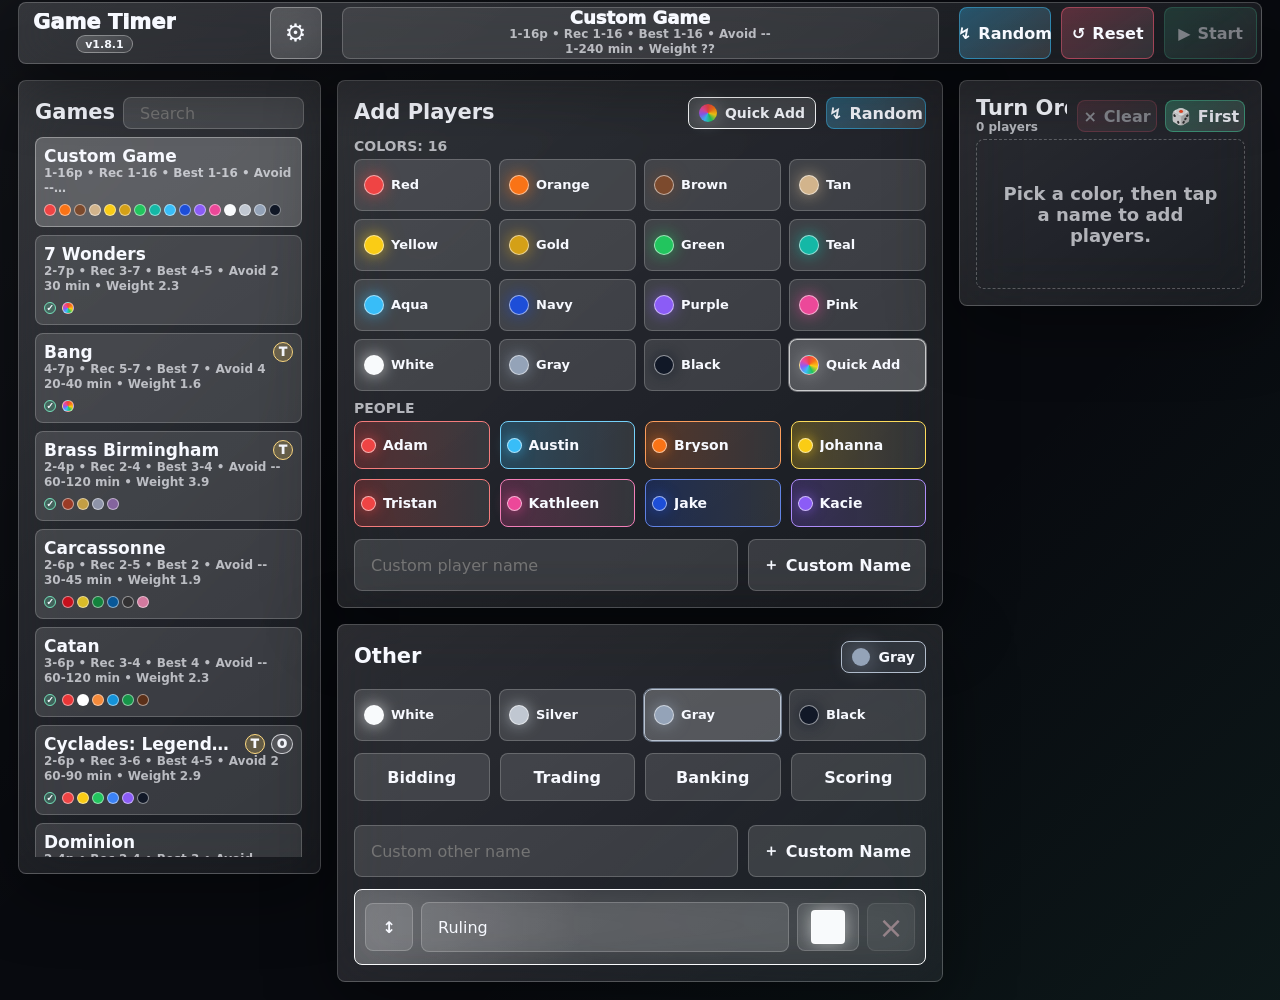
==== commit 4749c2d6: "1.8.1 - better save" ====
--- a/game-timer.html
+++ b/game-timer.html
@@ -395,6 +395,47 @@
             touch-action: manipulation;
         }
 
+        .brand .app-label-pills {
+            display: inline-flex;
+            flex-wrap: wrap;
+            justify-content: center;
+            align-items: center;
+            gap: 6px;
+        }
+
+        .brand .storage-badge {
+            display: inline-grid;
+            place-items: center;
+            min-height: 18px;
+            padding: 2px 8px;
+            border-radius: 999px;
+            font-size: 10px;
+            font-weight: 900;
+            line-height: 1;
+            letter-spacing: 0.04em;
+            white-space: nowrap;
+            flex: 0 0 auto;
+            cursor: help;
+        }
+
+        .brand .storage-badge.is-ok {
+            border: 1px solid rgba(74, 214, 164, 0.65);
+            background: linear-gradient(145deg, rgba(74, 214, 164, 0.28), rgba(34, 197, 94, 0.18));
+            color: #d1fae5;
+        }
+
+        .brand .storage-badge.is-first {
+            border: 1px solid rgba(251, 191, 36, 0.7);
+            background: linear-gradient(145deg, rgba(251, 191, 36, 0.28), rgba(180, 83, 9, 0.18));
+            color: #fef3c7;
+        }
+
+        .brand .storage-badge.is-bad {
+            border: 1px solid rgba(255, 92, 122, 0.7);
+            background: linear-gradient(145deg, rgba(255, 92, 122, 0.28), rgba(190, 18, 60, 0.18));
+            color: #fecdd3;
+        }
+
         .setup-shell .setup-bar.header-bar,
         .summary-shell .statistics-bar.header-bar {
             grid-template-columns: minmax(150px, 1.0fr) minmax(300px, 2.0fr) minmax(150px, 1.0fr);
@@ -1395,6 +1436,23 @@
             width: 100%;
             background: linear-gradient(145deg, rgba(56, 189, 248, 0.38), rgba(255, 255, 255, 0.12));
             border-color: rgba(56, 189, 248, 0.56);
+        }
+
+        .copy-btn {
+            width: 100%;
+            background: linear-gradient(145deg, rgba(251, 191, 36, 0.42), rgba(180, 83, 9, 0.32));
+            border-color: rgba(251, 191, 36, 0.7);
+            color: #ffffff;
+        }
+
+        .copy-btn .copy-icon {
+            stroke: #ffffff;
+        }
+
+        .copy-btn .copy-icon {
+            display: inline-block;
+            vertical-align: -3px;
+            margin-right: 4px;
         }
 
         .randomize-btn {
@@ -2557,6 +2615,101 @@
             font-weight: 750;
         }
 
+        .backup-actions {
+            display: inline-flex;
+            gap: 8px;
+            align-items: center;
+            flex: 0 0 auto;
+        }
+
+        .backup-btn {
+            min-height: 40px;
+            height: 40px;
+            padding: 0 12px;
+            display: inline-flex;
+            align-items: center;
+            gap: 6px;
+        }
+
+        .backup-paste-row {
+            grid-template-columns: minmax(0, 1fr);
+            gap: 10px;
+        }
+
+        .backup-paste-area {
+            display: grid;
+            grid-template-columns: minmax(0, 1fr) auto;
+            gap: 8px;
+            align-items: stretch;
+        }
+
+        .backup-paste-area textarea {
+            min-height: 60px;
+            padding: 8px 10px;
+            border: 1px solid var(--line);
+            border-radius: var(--radius);
+            background: rgba(0, 0, 0, 0.25);
+            color: var(--ink);
+            font-family: ui-monospace, SFMono-Regular, Menlo, Consolas, monospace;
+            font-size: 12px;
+            line-height: 1.35;
+            resize: vertical;
+            outline: none;
+        }
+
+        .backup-paste-area textarea:focus {
+            border-color: rgba(56, 189, 248, 0.7);
+            box-shadow: 0 0 12px rgba(56, 189, 248, 0.35);
+        }
+
+        .backup-restore-btn {
+            align-self: stretch;
+            min-height: 60px;
+            height: auto;
+        }
+
+        .header-bar .brand.has-clipboard-toast {
+            grid-template-columns: auto minmax(0, 1fr) auto;
+            align-items: center;
+            gap: 10px;
+        }
+
+        .header-bar .brand.has-clipboard-toast .app-label {
+            grid-column: 1;
+        }
+
+        .header-bar .brand.has-clipboard-toast .clipboard-copy-toast {
+            grid-column: 2;
+            justify-self: center;
+        }
+
+        .header-bar .brand.has-clipboard-toast .settings-fab {
+            grid-column: 3;
+        }
+
+        .clipboard-copy-toast {
+            display: inline-grid;
+            place-items: center;
+            max-width: 100%;
+            padding: 4px 10px;
+            border-radius: 12px;
+            border: 1px solid rgba(74, 214, 164, 0.55);
+            background: linear-gradient(145deg, rgba(74, 214, 164, 0.32), rgba(34, 197, 94, 0.18));
+            color: #d1fae5;
+            font-size: 10px;
+            font-weight: 900;
+            line-height: 1.15;
+            text-align: center;
+            white-space: pre-line;
+            letter-spacing: 0.02em;
+            animation: clipboard-toast-pop 320ms ease-out both;
+        }
+
+        @keyframes clipboard-toast-pop {
+            from { opacity: 0; transform: translateY(-4px) scale(0.92); }
+            to { opacity: 1; transform: translateY(0) scale(1); }
+        }
+
         .shortcut-hint {
             display: inline-flex;
             align-items: center;
@@ -3137,7 +3290,7 @@
             }
 
             .summary-shell .summary-actions {
-                grid-template-columns: repeat(2, minmax(0, 1fr));
+                grid-template-columns: repeat(3, minmax(0, 1fr));
             }
 
             .setup-shell .header-bar .top-actions .action-btn,
@@ -4301,6 +4454,33 @@
         const WISHLIST_DEFAULT_FILTER = "all";
         const CHANGELOG = [
             {
+                version: "1.8.1",
+                date: "2026.05.21",
+                notes: `
+## Auto-Save & Mobile Clipboard
+This release wraps the 1.8 line with everything needed to make game state survive crashes, reloads, and even iOS HTML viewers that don't persist localStorage.
+
+### Auto-Save
+- Continuously snapshots the active session (state, setup, selected game, starter, turn-order flag) into localStorage on every render so a crash, battery loss, or accidental reload silently restores Setup, Session, or Statistics state right where you left off — including running and paused timers, which keep counting from their stored timestamps.
+- On End, freezes a separate Last Results snapshot that survives Restart so the final stats and timeline are never lost if you forget to Share.
+- Added a compact Last Results chip in the Setup header (between the Game Timer title and the ⚙ button) when a saved end-of-game snapshot exists. Tap to re-open the Statistics view, × to dismiss.
+
+### Session Backup
+- Added Export / Import buttons in Settings that save and restore the current session as a JSON file via the iOS Share Sheet or file picker.
+- Export bundles the live session AND the Last Results snapshot so a single file restores everything.
+- Added a Paste Session textarea + Restore button for iOS HTML viewers that block programmatic clipboard reads — long-press inside the box, tap Paste, then tap Restore.
+
+### Clipboard Workflow
+- End now auto-copies the full session JSON to the clipboard via the modern Clipboard API with a legacy execCommand fallback for restricted WKWebViews.
+- Added a yellow Copy button on the Statistics header with an inline two-overlapping-squares SVG (no emoji) for manually re-copying at any time.
+- Two-line confirmation toast slots into the Statistics header between the title pills and the ⚙ button: "Copied to / clipboard" on success, "Clipboard blocked / Use Export" if the viewer rejects.
+- Import button now checks the clipboard first (where allowed) before opening the file picker, so on desktop it round-trips with one tap.
+
+### Storage Diagnostic
+- Added a hidden Storage Diagnostic toggle in Settings → Developer Tools.
+- When enabled, a small 💾 pill appears beside the version pill on every header showing 💾 #N (persisted across N loads, green), 💾 1st (first load, amber), or 💾 ✗ (localStorage unavailable, red). Useful for confirming whether a given iOS viewer wipes storage on every launch.`
+            },
+            {
                 version: "1.8.0",
                 date: "2026.05.19",
                 notes: `
@@ -4580,6 +4760,8 @@
         let textType = loadTextType();
         let demoMode = false;
         let devShortcutMode = false;
+        let storageDiagnosticEnabled = loadStorageDiagnosticEnabled();
+        let storageStatus = { state: "unknown", loadCount: 0, firstSeenAt: null, lastSeenAt: null };
         let isSettingsOpen = false;
         let isChangelogOpen = false;
         let isWishlistOpen = false;
@@ -4725,6 +4907,80 @@
             render();
         }
 
+        function loadStorageDiagnosticEnabled() {
+            try {
+                return window.localStorage?.getItem("gameTimerStorageDiagnostic") === "on";
+            } catch (error) {
+                return false;
+            }
+        }
+
+        function setStorageDiagnosticEnabled(value) {
+            storageDiagnosticEnabled = Boolean(value);
+            try {
+                window.localStorage?.setItem("gameTimerStorageDiagnostic", storageDiagnosticEnabled ? "on" : "off");
+            } catch (error) {
+                // best-effort
+            }
+            render();
+        }
+
+        const STORAGE_PROBE_KEY = "gameTimer.persistenceProbe.v1";
+
+        function detectStorageStatus() {
+            try {
+                if (!window.localStorage) {
+                    storageStatus = { state: "unavailable", loadCount: 0, firstSeenAt: null, lastSeenAt: null };
+                    return;
+                }
+                const now = Date.now();
+                let prior = null;
+                try {
+                    const raw = window.localStorage.getItem(STORAGE_PROBE_KEY);
+                    prior = raw ? JSON.parse(raw) : null;
+                } catch (error) {
+                    prior = null;
+                }
+                const next = {
+                    loadCount: ((prior && prior.loadCount) || 0) + 1,
+                    firstSeenAt: (prior && prior.firstSeenAt) || now,
+                    lastSeenAt: now
+                };
+                window.localStorage.setItem(STORAGE_PROBE_KEY, JSON.stringify(next));
+                const verify = window.localStorage.getItem(STORAGE_PROBE_KEY);
+                if (!verify) {
+                    storageStatus = { state: "unavailable", loadCount: 0, firstSeenAt: null, lastSeenAt: null };
+                    return;
+                }
+                storageStatus = {
+                    state: prior ? "ok" : "first",
+                    loadCount: next.loadCount,
+                    firstSeenAt: next.firstSeenAt,
+                    lastSeenAt: next.lastSeenAt
+                };
+            } catch (error) {
+                storageStatus = { state: "unavailable", loadCount: 0, firstSeenAt: null, lastSeenAt: null };
+            }
+        }
+
+        function storageStatusBadge() {
+            if (!storageDiagnosticEnabled) return "";
+            const s = storageStatus;
+            if (s.state === "ok") {
+                const tooltip = `Storage persisted across ${s.loadCount} loads · first seen ${formatDateStamp(s.firstSeenAt)}`;
+                return `<span class="storage-badge is-ok" title="${esc(tooltip)}" aria-label="${esc(tooltip)}">💾 #${s.loadCount}</span>`;
+            }
+            if (s.state === "first") {
+                const tooltip = "First load detected — reload to confirm persistence. If the count stays at #1 across reloads, your viewer is wiping storage.";
+                return `<span class="storage-badge is-first" title="${esc(tooltip)}" aria-label="${esc(tooltip)}">💾 1st</span>`;
+            }
+            if (s.state === "unavailable") {
+                const tooltip = "localStorage unavailable — autosave will not survive reloads.";
+                return `<span class="storage-badge is-bad" title="${esc(tooltip)}" aria-label="${esc(tooltip)}">💾 ✗</span>`;
+            }
+            return "";
+        }
+
         const SESSION_KEY = "gameTimer.session.v1";
         const LAST_RESULT_KEY = "gameTimer.lastResult.v1";
 
@@ -4809,15 +5065,285 @@
         }
 
         function openLastResult() {
-            const snapshot = loadLastResult();
+            const snapshot = loadLastResult() || clipboardLastResult;
             if (!snapshot) return;
             hydrateFromSnapshot(snapshot);
             render();
         }
 
         function dismissLastResult() {
+            clipboardLastResult = null;
             clearLastResult();
             render();
+        }
+
+        function exportSessionFilename() {
+            const stamp = new Date().toISOString().replace(/[:T]/g, "-").replace(/\..+$/, "");
+            const slug = gameAccessibleName(state.gameName || "session").toLowerCase().replace(/[^a-z0-9]+/g, "-").replace(/^-+|-+$/g, "") || "session";
+            return `game-timer-${slug}-${stamp}.json`;
+        }
+
+        function exportSessionPayload() {
+            return {
+                format: "gameTimer.export.v1",
+                appVersion: appVersion(),
+                exportedAt: Date.now(),
+                session: buildSessionSnapshot(),
+                lastResult: loadLastResult()
+            };
+        }
+
+        async function exportSession() {
+            const payload = exportSessionPayload();
+            const json = JSON.stringify(payload, null, 2);
+            const blob = new Blob([json], { type: "application/json" });
+            const fileName = exportSessionFilename();
+
+            if (typeof File !== "undefined" && navigator.canShare && navigator.share) {
+                try {
+                    const file = new File([blob], fileName, { type: "application/json" });
+                    if (navigator.canShare({ files: [file] })) {
+                        await navigator.share({ files: [file], title: "Game Timer session" });
+                        return;
+                    }
+                } catch (error) {
+                    // Share cancelled or unsupported — fall through to download.
+                }
+            }
+
+            try {
+                const url = URL.createObjectURL(blob);
+                const link = document.createElement("a");
+                link.href = url;
+                link.download = fileName;
+                link.rel = "noopener";
+                document.body.appendChild(link);
+                link.click();
+                document.body.removeChild(link);
+                setTimeout(() => URL.revokeObjectURL(url), 1500);
+            } catch (error) {
+                try {
+                    const dataUrl = "data:application/json;charset=utf-8," + encodeURIComponent(json);
+                    window.open(dataUrl, "_blank");
+                } catch (innerError) {
+                    window.alert("Export failed: " + (error?.message || error));
+                }
+            }
+        }
+
+        function importSessionFromFile(file) {
+            if (!file) return;
+            const reader = new FileReader();
+            reader.onload = event => {
+                try {
+                    const parsed = JSON.parse(String(event.target.result || ""));
+                    if (!parsed || parsed.format !== "gameTimer.export.v1") {
+                        window.alert("That doesn't look like a Game Timer export file.");
+                        return;
+                    }
+                    const session = parsed.session;
+                    if (!session || !session.state) {
+                        window.alert("Export file is missing session data.");
+                        return;
+                    }
+                    hydrateFromSnapshot(session);
+                    if (parsed.lastResult && parsed.lastResult.state) {
+                        try {
+                            window.localStorage?.setItem(LAST_RESULT_KEY, JSON.stringify(parsed.lastResult));
+                        } catch (error) {
+                            // best-effort
+                        }
+                    }
+                    isSettingsOpen = false;
+                    render();
+                } catch (error) {
+                    window.alert("Could not read session file: " + (error?.message || error));
+                }
+            };
+            reader.onerror = () => window.alert("Failed to read the file.");
+            reader.readAsText(file);
+        }
+
+        let clipboardLastResult = null;
+        let clipboardCheckAttempted = false;
+        let clipboardCopyFlash = false;
+
+        function isValidExportPayload(parsed) {
+            return Boolean(parsed && parsed.format === "gameTimer.export.v1" && parsed.session && parsed.session.state);
+        }
+
+        function extractLastResultFromExport(parsed) {
+            if (parsed.lastResult && parsed.lastResult.state && parsed.lastResult.state.view === "summary") {
+                return parsed.lastResult;
+            }
+            if (parsed.session && parsed.session.state && parsed.session.state.view === "summary") {
+                return parsed.session;
+            }
+            return null;
+        }
+
+        function showClipboardCopyFlash(message) {
+            clipboardCopyFlash = message || "Copied to clipboard";
+            if (state.view === "summary") render();
+            window.setTimeout(() => {
+                clipboardCopyFlash = false;
+                if (state.view === "summary") render();
+            }, 2400);
+        }
+
+        function legacyClipboardWrite(text) {
+            try {
+                const ta = document.createElement("textarea");
+                ta.value = text;
+                ta.setAttribute("readonly", "");
+                ta.style.cssText = "position:fixed;top:0;left:0;width:1px;height:1px;opacity:0;pointer-events:none;";
+                document.body.appendChild(ta);
+                const selection = document.getSelection();
+                const previousRange = selection && selection.rangeCount > 0 ? selection.getRangeAt(0) : null;
+                ta.focus();
+                ta.select();
+                if (typeof ta.setSelectionRange === "function") {
+                    ta.setSelectionRange(0, ta.value.length);
+                }
+                const ok = document.execCommand && document.execCommand("copy");
+                document.body.removeChild(ta);
+                if (previousRange && selection) {
+                    selection.removeAllRanges();
+                    selection.addRange(previousRange);
+                }
+                return Boolean(ok);
+            } catch (error) {
+                return false;
+            }
+        }
+
+        function copyTextToClipboard(text, onResult) {
+            const done = result => { try { onResult && onResult(result); } catch (e) {} };
+            if (navigator.clipboard && navigator.clipboard.writeText) {
+                try {
+                    const promise = navigator.clipboard.writeText(text);
+                    if (promise && typeof promise.then === "function") {
+                        promise.then(() => done({ ok: true, via: "async" }))
+                            .catch(() => {
+                                const ok = legacyClipboardWrite(text);
+                                done({ ok, via: ok ? "legacy" : "none" });
+                            });
+                        return;
+                    }
+                } catch (error) {
+                    // fall through
+                }
+            }
+            const ok = legacyClipboardWrite(text);
+            done({ ok, via: ok ? "legacy" : "none" });
+        }
+
+        function copyExportToClipboard() {
+            const json = JSON.stringify(exportSessionPayload(), null, 2);
+            copyTextToClipboard(json, result => {
+                if (result.ok) {
+                    showClipboardCopyFlash("Copied to<br>clipboard");
+                } else {
+                    showClipboardCopyFlash("Clipboard blocked<br>Use Export");
+                }
+            });
+        }
+
+        async function checkClipboardForLastResultSilent() {
+            if (clipboardCheckAttempted) return false;
+            clipboardCheckAttempted = true;
+            if (!navigator.clipboard || !navigator.clipboard.readText) return false;
+            if (loadLastResult() || clipboardLastResult) return false;
+            try {
+                const text = await navigator.clipboard.readText();
+                if (!text) return false;
+                let parsed;
+                try {
+                    parsed = JSON.parse(text);
+                } catch (error) {
+                    return false;
+                }
+                if (!isValidExportPayload(parsed)) return false;
+                const candidate = extractLastResultFromExport(parsed);
+                if (!candidate) return false;
+                clipboardLastResult = candidate;
+                try {
+                    window.localStorage?.setItem(LAST_RESULT_KEY, JSON.stringify(candidate));
+                } catch (error) {
+                    // best-effort
+                }
+                render();
+                return true;
+            } catch (error) {
+                return false;
+            }
+        }
+
+        async function importFromClipboardOrFile(fileInput) {
+            if (navigator.clipboard && navigator.clipboard.readText) {
+                try {
+                    const text = await navigator.clipboard.readText();
+                    if (text) {
+                        let parsed;
+                        try {
+                            parsed = JSON.parse(text);
+                        } catch (error) {
+                            parsed = null;
+                        }
+                        if (parsed && isValidExportPayload(parsed)) {
+                            applyImportedPayload(parsed);
+                            return;
+                        }
+                    }
+                } catch (error) {
+                    // fall through to file picker
+                }
+            }
+            fileInput?.click();
+        }
+
+        function applyImportedPayload(parsed) {
+            if (!isValidExportPayload(parsed)) {
+                window.alert("That doesn't look like a Game Timer export.");
+                return false;
+            }
+            hydrateFromSnapshot(parsed.session);
+            if (parsed.lastResult && parsed.lastResult.state) {
+                try {
+                    window.localStorage?.setItem(LAST_RESULT_KEY, JSON.stringify(parsed.lastResult));
+                } catch (error) {
+                    // best-effort
+                }
+                clipboardLastResult = parsed.lastResult;
+            } else {
+                clipboardLastResult = extractLastResultFromExport(parsed);
+            }
+            isSettingsOpen = false;
+            render();
+            return true;
+        }
+
+        function restoreFromPasteTextarea() {
+            const ta = document.querySelector("textarea[data-field='session-paste']");
+            if (!ta) return;
+            const raw = String(ta.value || "").trim();
+            if (!raw) {
+                window.alert("Long-press the text box, tap Paste, then tap Restore.");
+                ta.focus();
+                return;
+            }
+            let parsed;
+            try {
+                parsed = JSON.parse(raw);
+            } catch (error) {
+                window.alert("That doesn't look like valid JSON.");
+                return;
+            }
+            applyImportedPayload(parsed);
+        }
+
+        function currentLastResult() {
+            return loadLastResult() || clipboardLastResult;
         }
 
         function setDevShortcutMode(mode) {
@@ -5595,6 +6121,7 @@
             state.gameEndedAt = now;
             state.view = "summary";
             saveLastResult();
+            copyExportToClipboard();
             render();
         }
 
@@ -6591,7 +7118,10 @@
             const canStart = canStartSetup();
             const playerCount = playerEntries.filter(entry => entry.name.trim()).length;
             const turnOrderRule = turnOrderRuleForGame(preset);
-            const lastResult = loadLastResult();
+            if (!clipboardCheckAttempted) {
+                checkClipboardForLastResultSilent();
+            }
+            const lastResult = currentLastResult();
             const lastResultGameName = lastResult ? gameAccessibleName(lastResult.state.gameName || "") : "";
             const lastResultDate = lastResult ? formatDateStamp(lastResult.state.gameEndedAt || lastResult.savedAt || Date.now()) : "";
 
@@ -6601,7 +7131,10 @@
             <div class="brand ${lastResult ? "has-last-result" : ""}">
               <span class="app-label">
                 <span class="app-name" data-action="app-name-tap" role="button" tabindex="0" title="Triple-tap to toggle Demo Mode">Game Timer</span>
-                <span class="version-badge ${demoMode ? "is-demo-mode" : ""}" ${demoMode ? `title="Demo Mode is active" aria-label="Version ${esc(appVersion())} Demo Mode"` : ""}>v${esc(appVersion())}${demoMode ? "-DEMO-MODE" : ""}</span>
+                <span class="app-label-pills">
+                  <span class="version-badge ${demoMode ? "is-demo-mode" : ""}" ${demoMode ? `title="Demo Mode is active" aria-label="Version ${esc(appVersion())} Demo Mode"` : ""}>v${esc(appVersion())}${demoMode ? "-DEMO-MODE" : ""}</span>
+                  ${storageStatusBadge()}
+                </span>
               </span>
               ${lastResult ? `
                 <div class="last-result-chip" data-action="last-result-open" role="button" tabindex="0" title="Open saved Statistics · ${esc(lastResultGameName)} · ${esc(lastResultDate)}" aria-label="Open saved Statistics for ${esc(lastResultGameName)}">
@@ -7020,7 +7553,10 @@
             <div class="brand">
               <span class="app-label">
                 <span class="app-name" data-action="app-name-tap" role="button" tabindex="0" title="Triple-tap to toggle Demo Mode">Game Timer</span>
-                <span class="version-badge ${demoMode ? "is-demo-mode" : ""}" ${demoMode ? `title="Demo Mode is active" aria-label="Version ${esc(appVersion())} Demo Mode"` : ""}>v${esc(appVersion())}${demoMode ? "-DEMO-MODE" : ""}</span>
+                <span class="app-label-pills">
+                  <span class="version-badge ${demoMode ? "is-demo-mode" : ""}" ${demoMode ? `title="Demo Mode is active" aria-label="Version ${esc(appVersion())} Demo Mode"` : ""}>v${esc(appVersion())}${demoMode ? "-DEMO-MODE" : ""}</span>
+                  ${storageStatusBadge()}
+                </span>
               </span>
               <button class="settings-fab" data-action="settings-open" data-shortcut="S" aria-label="Open settings" title="Settings">⚙</button>
             </div>
@@ -7501,11 +8037,15 @@
             app.innerHTML = `
         <main class="shell summary-shell">
           <header class="statistics-bar header-bar glass" aria-label="${esc(summaryTitle)}">
-            <div class="brand">
+            <div class="brand ${clipboardCopyFlash ? "has-clipboard-toast" : ""}">
               <span class="app-label">
                 <span class="app-name" data-action="app-name-tap" role="button" tabindex="0" title="Triple-tap to toggle Demo Mode">Game Timer</span>
-                <span class="version-badge ${demoMode ? "is-demo-mode" : ""}" ${demoMode ? `title="Demo Mode is active" aria-label="Version ${esc(appVersion())} Demo Mode"` : ""}>v${esc(appVersion())}${demoMode ? "-DEMO-MODE" : ""}</span>
+                <span class="app-label-pills">
+                  <span class="version-badge ${demoMode ? "is-demo-mode" : ""}" ${demoMode ? `title="Demo Mode is active" aria-label="Version ${esc(appVersion())} Demo Mode"` : ""}>v${esc(appVersion())}${demoMode ? "-DEMO-MODE" : ""}</span>
+                  ${storageStatusBadge()}
+                </span>
               </span>
+              ${clipboardCopyFlash ? `<span class="clipboard-copy-toast" role="status" aria-live="polite">${clipboardCopyFlash}</span>` : ""}
               <button class="settings-fab" data-action="settings-open" data-shortcut="S" aria-label="Open settings" title="Settings">⚙</button>
             </div>
             <div class="nav-status">
@@ -7513,6 +8053,13 @@
               <span class="range-note">${esc(summaryDate)}</span>
             </div>
             <div class="summary-actions">
+              <button class="action-btn copy-btn" data-action="copy-clipboard" title="Copy session JSON to clipboard">
+                <svg class="copy-icon" viewBox="0 0 24 24" width="18" height="18" fill="none" stroke="currentColor" stroke-width="2" stroke-linecap="round" stroke-linejoin="round" aria-hidden="true" focusable="false">
+                  <rect x="9" y="9" width="11" height="11" rx="2"></rect>
+                  <path d="M5 15V5a2 2 0 0 1 2-2h10"></path>
+                </svg>
+                <span>Copy</span>
+              </button>
               <button class="action-btn share-btn" data-action="share" data-shortcut="H">
                 <span aria-hidden="true">↗</span>
                 <span data-share-label>Share</span>
@@ -7552,6 +8099,7 @@
       `;
             app.querySelector("[data-action='share']")?.addEventListener("click", shareSummary);
             app.querySelector("[data-action='reset']")?.addEventListener("click", resetToSetup);
+            app.querySelector("[data-action='copy-clipboard']")?.addEventListener("click", copyExportToClipboard);
             app.querySelectorAll("[data-action='placement']").forEach(select => {
                 select.addEventListener("change", event => {
                     setPlayerPlacement(event.currentTarget.dataset.id, event.currentTarget.value);
@@ -7832,6 +8380,18 @@
                     </button>
                   </div>
 
+                  <div class="settings-row">
+                    <span class="settings-title">
+                      <strong>Storage Diagnostic</strong>
+                      <span>${storageDiagnosticEnabled ? (storageStatus.state === "ok" ? `Visible · persisted #${storageStatus.loadCount}` : storageStatus.state === "first" ? "Visible · first load" : storageStatus.state === "unavailable" ? "Visible · unavailable" : "Visible") : "Hidden"}</span>
+                      <span class="shortcut-hint">Shows a 💾 pill beside the version</span>
+                    </span>
+                    <button class="theme-toggle demo-toggle" data-action="storage-diagnostic-toggle" data-mode="${storageDiagnosticEnabled ? "on" : "off"}" aria-label="Toggle storage diagnostic">
+                      <span class="demo-on">On</span>
+                      <span class="demo-off">Off</span>
+                    </button>
+                  </div>
+
                   <div class="changelog-panel" style="margin-top: 10px; margin-bottom: 16px;">
                     <div class="changelog-markdown">
                       <h4>Hidden Navigation Shortcuts</h4>
@@ -7924,6 +8484,38 @@
                   </button>
                 </div>
 
+                <div class="settings-row backup-row">
+                  <span class="settings-title">
+                    <strong>Session Backup</strong>
+                    <span>End auto-copies stats JSON to your clipboard. Import grabs the clipboard on desktop or opens a file picker.</span>
+                  </span>
+                  <span class="backup-actions">
+                    <button class="action-btn backup-btn" data-action="session-export" title="Export current session to a JSON file">
+                      <span aria-hidden="true">↗</span>
+                      <span>Export</span>
+                    </button>
+                    <button class="action-btn backup-btn" data-action="session-import" title="Import a previously exported session JSON file">
+                      <span aria-hidden="true">↙</span>
+                      <span>Import</span>
+                    </button>
+                    <input type="file" data-action="session-import-file" accept="application/json,.json" hidden>
+                  </span>
+                </div>
+
+                <div class="settings-row backup-paste-row">
+                  <span class="settings-title">
+                    <strong>Paste Session (Mobile)</strong>
+                    <span>Long-press the box, tap Paste, then tap Restore. Use this if Import can't read your clipboard.</span>
+                  </span>
+                  <div class="backup-paste-area">
+                    <textarea data-field="session-paste" placeholder="Paste session JSON here…" rows="3" autocomplete="off" autocapitalize="off" spellcheck="false"></textarea>
+                    <button class="action-btn backup-btn backup-restore-btn" data-action="session-paste-restore" title="Restore from pasted JSON">
+                      <span aria-hidden="true">⇩</span>
+                      <span>Restore</span>
+                    </button>
+                  </div>
+                </div>
+
                 <button class="settings-cell" data-action="changelog-toggle" data-shortcut="C" aria-expanded="false">
                   <span class="settings-title">
                     <strong>Changelog</strong>
@@ -7998,6 +8590,28 @@
                 setDevShortcutMode(!devShortcutMode);
             });
 
+            app.querySelector("[data-action='storage-diagnostic-toggle']")?.addEventListener("click", () => {
+                setStorageDiagnosticEnabled(!storageDiagnosticEnabled);
+            });
+
+            app.querySelector("[data-action='session-export']")?.addEventListener("click", () => {
+                exportSession();
+            });
+
+            const importInput = app.querySelector("[data-action='session-import-file']");
+            app.querySelector("[data-action='session-import']")?.addEventListener("click", () => {
+                importFromClipboardOrFile(importInput);
+            });
+            importInput?.addEventListener("change", event => {
+                const file = event.currentTarget.files && event.currentTarget.files[0];
+                importSessionFromFile(file);
+                event.currentTarget.value = "";
+            });
+
+            app.querySelector("[data-action='session-paste-restore']")?.addEventListener("click", () => {
+                restoreFromPasteTextarea();
+            });
+
             app.querySelector("[data-action='changelog-toggle']")?.addEventListener("click", () => {
                 isChangelogOpen = true;
                 isWishlistOpen = false;
@@ -8085,6 +8699,7 @@
         }
         document.addEventListener("click", handleAppNameTap);
 
+        detectStorageStatus();
         restoreSessionOnInit();
         ensureRuleLookup();
         document.addEventListener("keydown", handleTestingHotkeys);
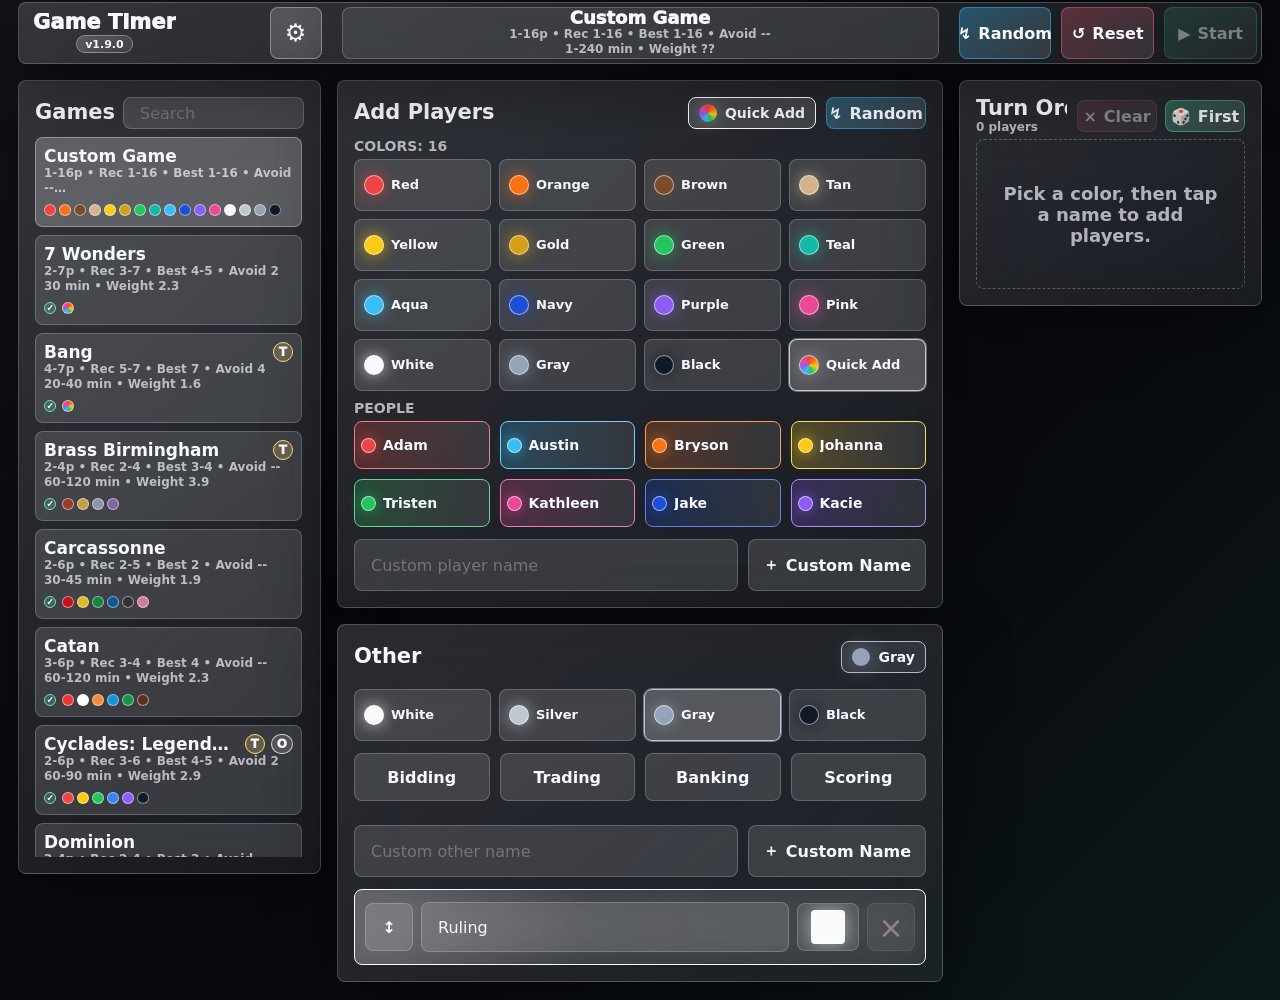
==== commit 10574cb9: "1.9.0" ====
--- a/game-timer.html
+++ b/game-timer.html
@@ -3689,7 +3689,7 @@
     <div id="app"></div>
     <script>
         /* cspell:disable */
-        const PRESET_NAMES = ["Adam", "Austin", "Bryson", "Johanna", "Tristan", "Kathleen", "Jake", "Kacie"];
+        const PRESET_NAMES = ["Adam", "Austin", "Bryson", "Johanna", "Tristen", "Kathleen", "Jake", "Kacie"];
         const QUICK_PLAYERS = [
             { name: "Adam", color: "Red" },
             { name: "Austin", color: "Aqua" },
@@ -4454,6 +4454,24 @@
         const WISHLIST_DEFAULT_FILTER = "all";
         const CHANGELOG = [
             {
+                version: "1.9.0",
+                date: "2026.05.21",
+                notes: `
+## Periodic Auto-Save
+On a stable HTTPS origin (e.g. GitHub Pages) localStorage is reliable, so 1.9 leans into it: the active session now writes itself out automatically every 10 seconds during play — independent of UI interactions — so if your tab crashes, the browser sleeps, the battery dies, or you accidentally reload, you can pick right back up.
+
+### Continuous Snapshot
+- A 10-second \`setInterval\` calls \`saveSession()\` regardless of whether the UI is being touched, so a long quiet turn (where no buttons get tapped) still gets flushed to disk on a fixed cadence.
+- The existing render-driven save still fires on every state change, so quick interactions hit storage immediately; the 10s timer is the idle safety net.
+
+### Visibility & Unload Safety
+- Saves the session on \`visibilitychange\` (tab hidden), \`pagehide\`, and \`beforeunload\` so the very last in-memory delta lands before the browser tears the page down or backgrounds the tab.
+- Wall-clock-based duration math (\`turn.startedAt\`, \`state.currentStartedAt\`, \`state.pauseStartedAt\`) continues to count correctly across the resume, so a 7-minute interrupted turn still reads as 7 minutes when you come back.
+
+### Diagnostic Tooltip
+- The Storage Diagnostic 💾 pill now shows "Auto-saving every 10s · Last save Ns ago" in its tooltip, making it easy to confirm the cadence is alive.`
+            },
+            {
                 version: "1.8.1",
                 date: "2026.05.21",
                 notes: `
@@ -4772,6 +4790,9 @@
         let wishlistPriorityFilter = WISHLIST_DEFAULT_FILTER;
         let wishlistLoeFilter = WISHLIST_DEFAULT_FILTER;
         let tickTimer = null;
+        let autosaveTimer = null;
+        let lastAutosaveAt = null;
+        const AUTOSAVE_INTERVAL_MS = 10000;
         let dragState = null;
         let turnOrderManuallyAdjusted = false;
         let sessionDensityFrame = null;
@@ -4963,19 +4984,31 @@
             }
         }
 
+        function autosaveTooltipSuffix() {
+            const lines = [`Auto-saving every ${Math.round(AUTOSAVE_INTERVAL_MS / 1000)}s`];
+            if (lastAutosaveAt) {
+                const secondsAgo = Math.max(0, Math.round((Date.now() - lastAutosaveAt) / 1000));
+                lines.push(`Last save ${secondsAgo}s ago`);
+            } else {
+                lines.push("No save yet this session");
+            }
+            return lines.join(" · ");
+        }
+
         function storageStatusBadge() {
             if (!storageDiagnosticEnabled) return "";
             const s = storageStatus;
+            const autosaveLine = autosaveTooltipSuffix();
             if (s.state === "ok") {
-                const tooltip = `Storage persisted across ${s.loadCount} loads · first seen ${formatDateStamp(s.firstSeenAt)}`;
+                const tooltip = `Storage persisted across ${s.loadCount} loads · first seen ${formatDateStamp(s.firstSeenAt)} · ${autosaveLine}`;
                 return `<span class="storage-badge is-ok" title="${esc(tooltip)}" aria-label="${esc(tooltip)}">💾 #${s.loadCount}</span>`;
             }
             if (s.state === "first") {
-                const tooltip = "First load detected — reload to confirm persistence. If the count stays at #1 across reloads, your viewer is wiping storage.";
+                const tooltip = `First load detected — reload to confirm persistence. If the count stays at #1 across reloads, your viewer is wiping storage. · ${autosaveLine}`;
                 return `<span class="storage-badge is-first" title="${esc(tooltip)}" aria-label="${esc(tooltip)}">💾 1st</span>`;
             }
             if (s.state === "unavailable") {
-                const tooltip = "localStorage unavailable — autosave will not survive reloads.";
+                const tooltip = `localStorage unavailable — autosave will not survive reloads.`;
                 return `<span class="storage-badge is-bad" title="${esc(tooltip)}" aria-label="${esc(tooltip)}">💾 ✗</span>`;
             }
             return "";
@@ -4999,8 +5032,21 @@
         function saveSession() {
             try {
                 window.localStorage?.setItem(SESSION_KEY, JSON.stringify(buildSessionSnapshot()));
+                lastAutosaveAt = Date.now();
             } catch (error) {
                 // Session persistence is best-effort.
+            }
+        }
+
+        function startAutosave() {
+            if (autosaveTimer) return;
+            autosaveTimer = window.setInterval(saveSession, AUTOSAVE_INTERVAL_MS);
+        }
+
+        function stopAutosave() {
+            if (autosaveTimer) {
+                window.clearInterval(autosaveTimer);
+                autosaveTimer = null;
             }
         }
 
@@ -8710,6 +8756,14 @@
         window.addEventListener("blur", () => {
             if (!devShortcutMode) setShortcutHintsActive(false);
         });
+        window.addEventListener("beforeunload", saveSession);
+        window.addEventListener("pagehide", saveSession);
+        document.addEventListener("visibilitychange", () => {
+            if (document.visibilityState === "hidden") {
+                saveSession();
+            }
+        });
+        startAutosave();
         render();
     </script>
 </body>
